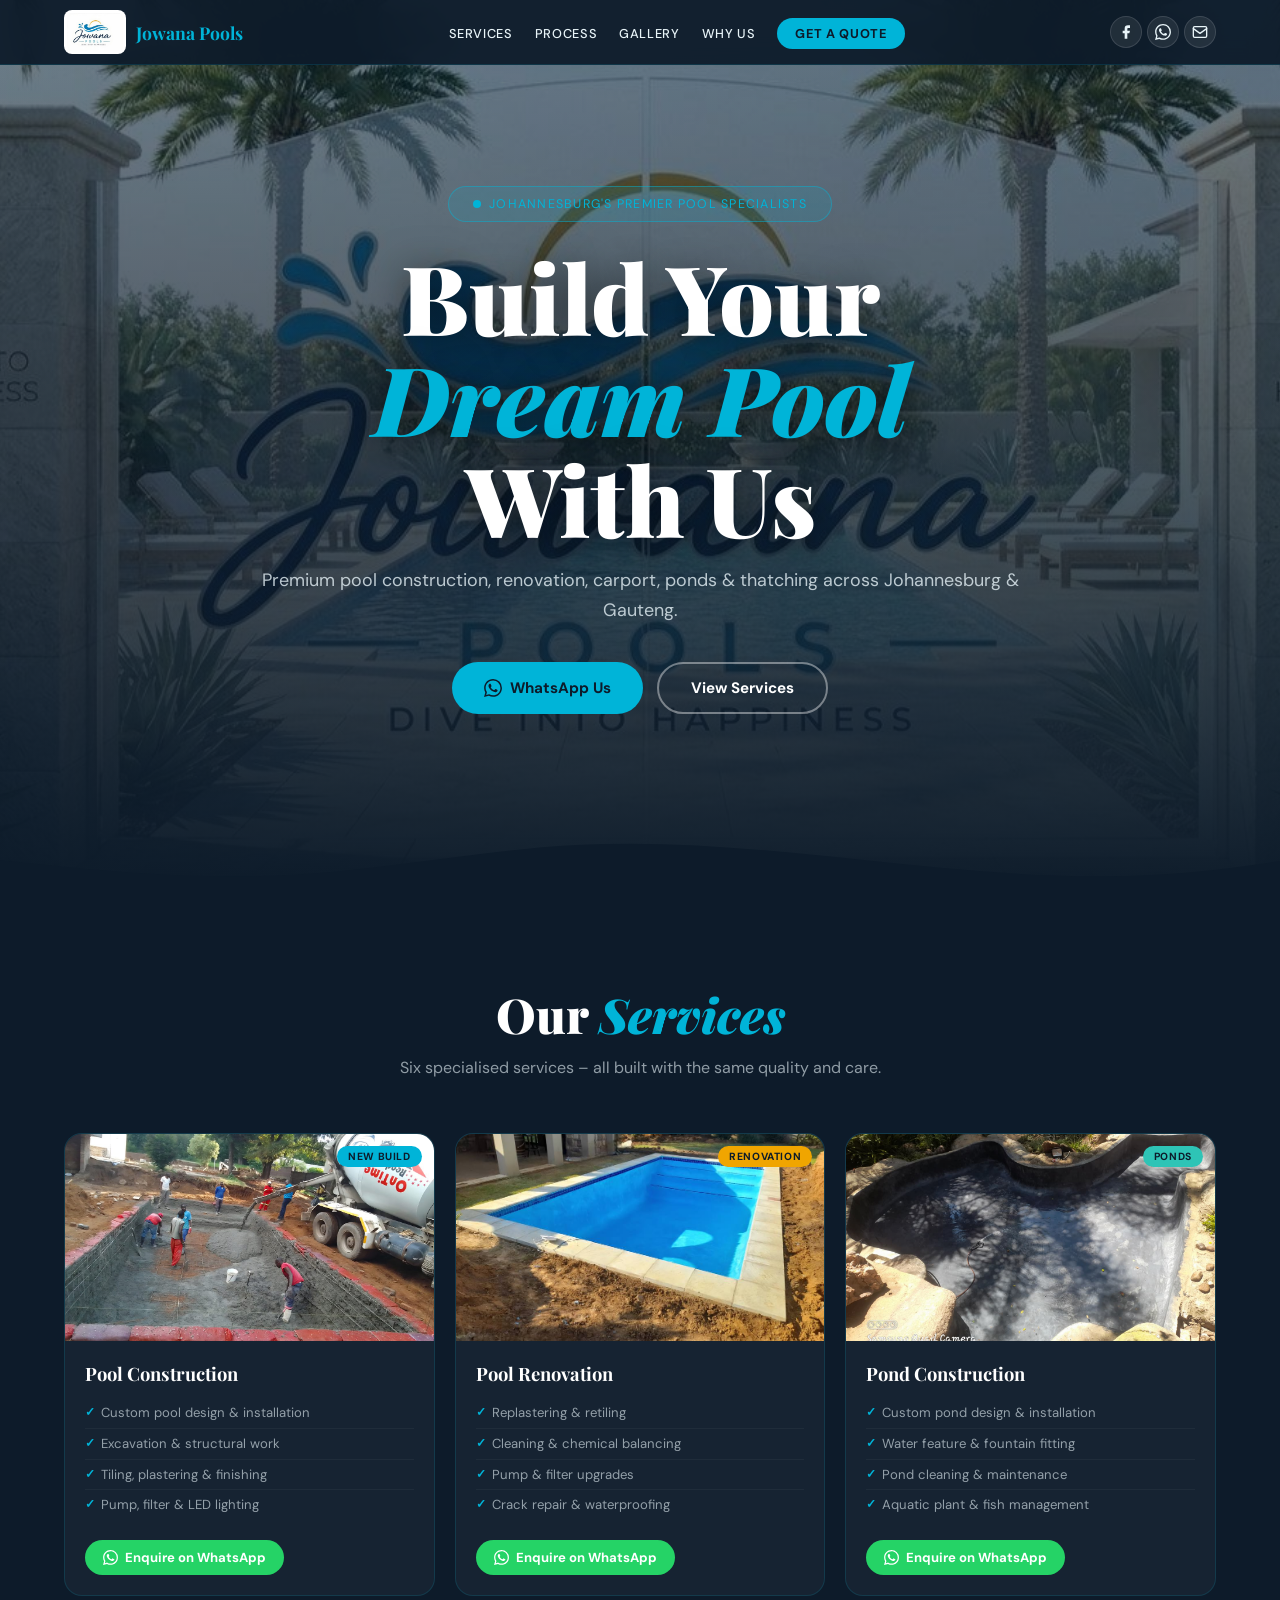
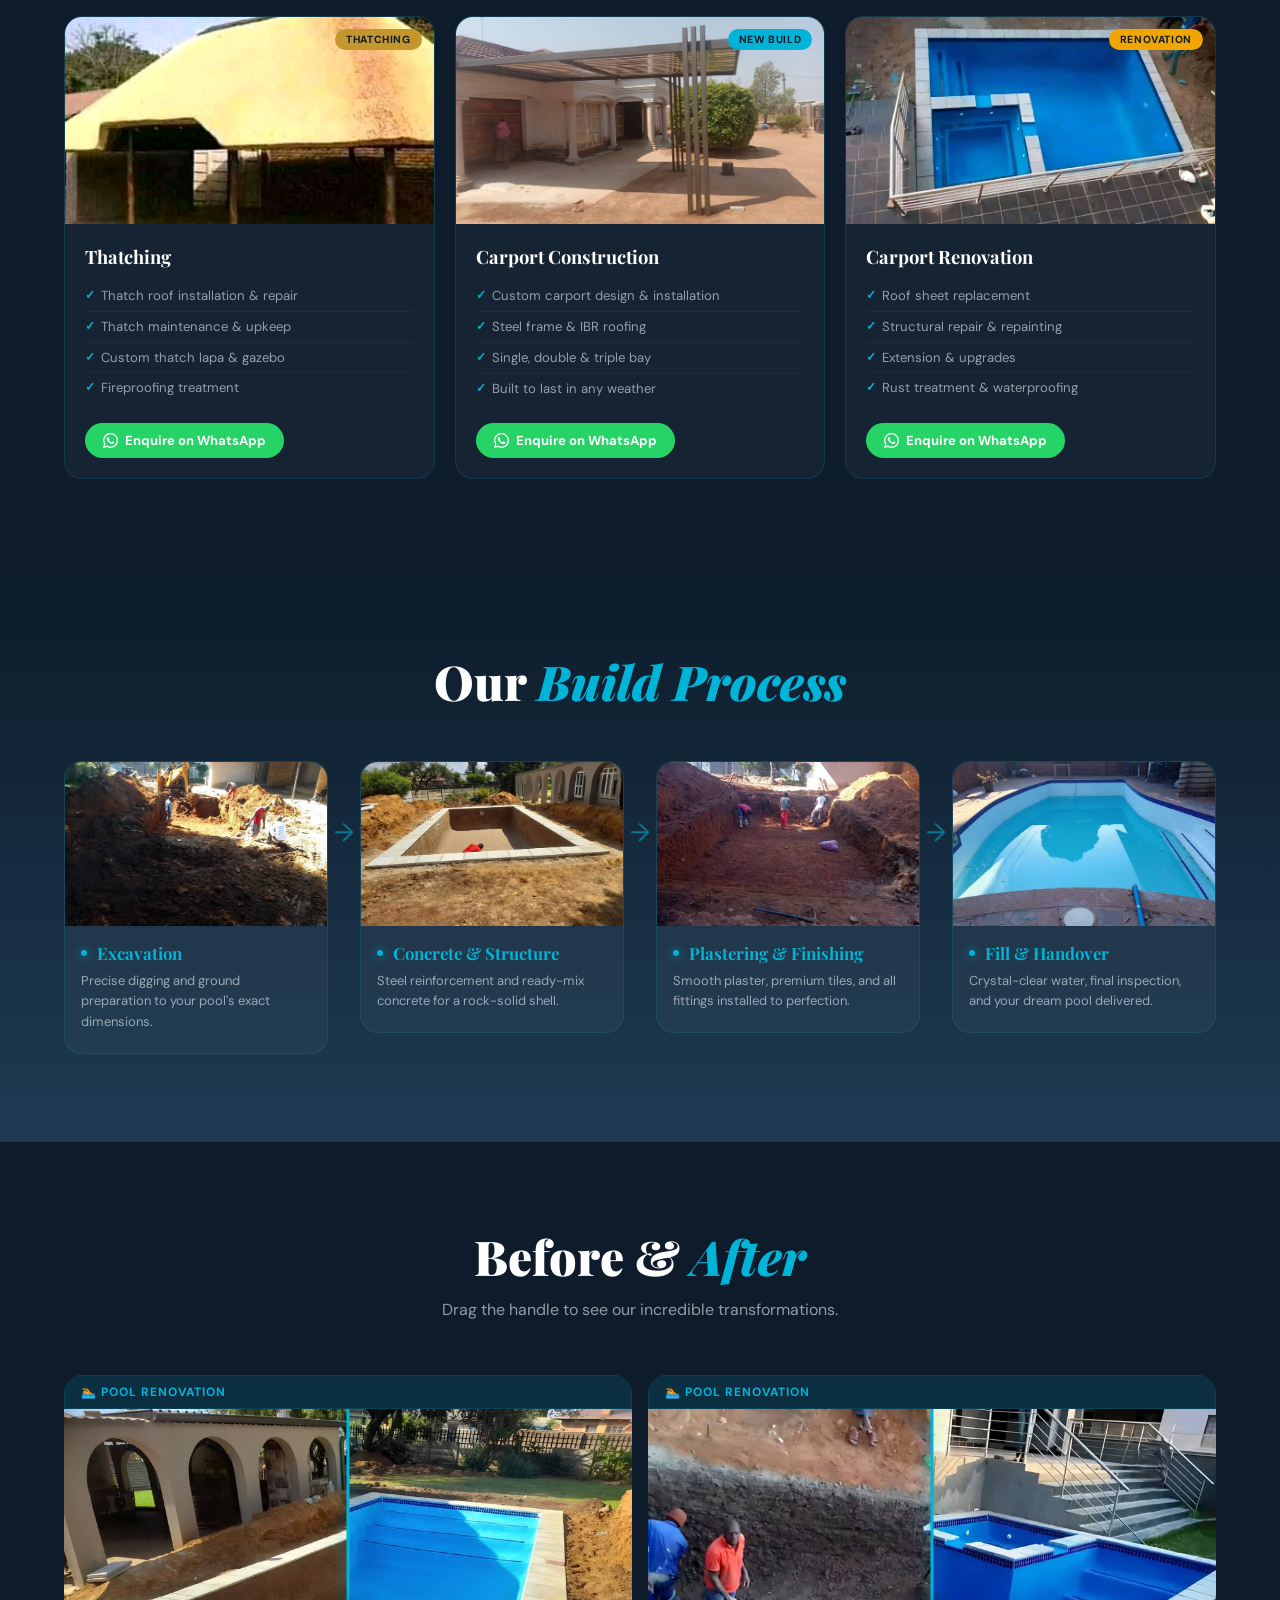
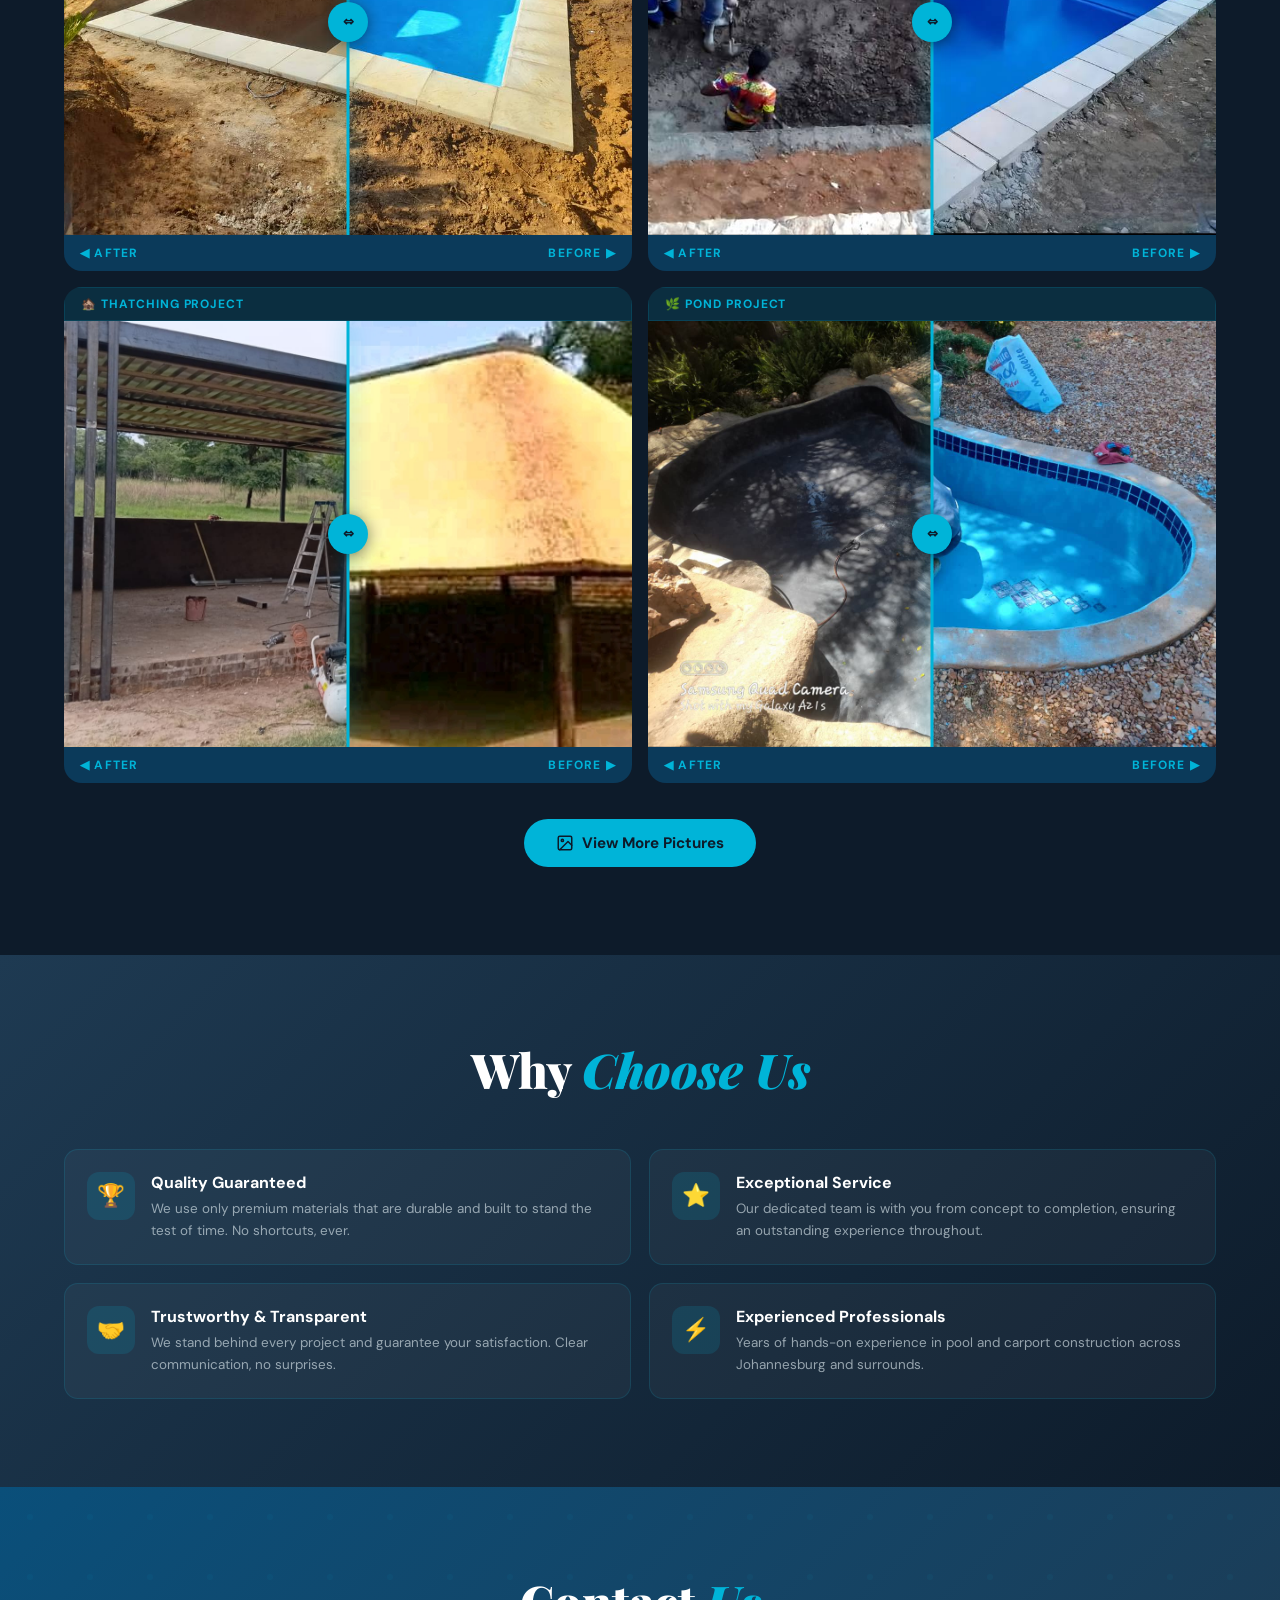
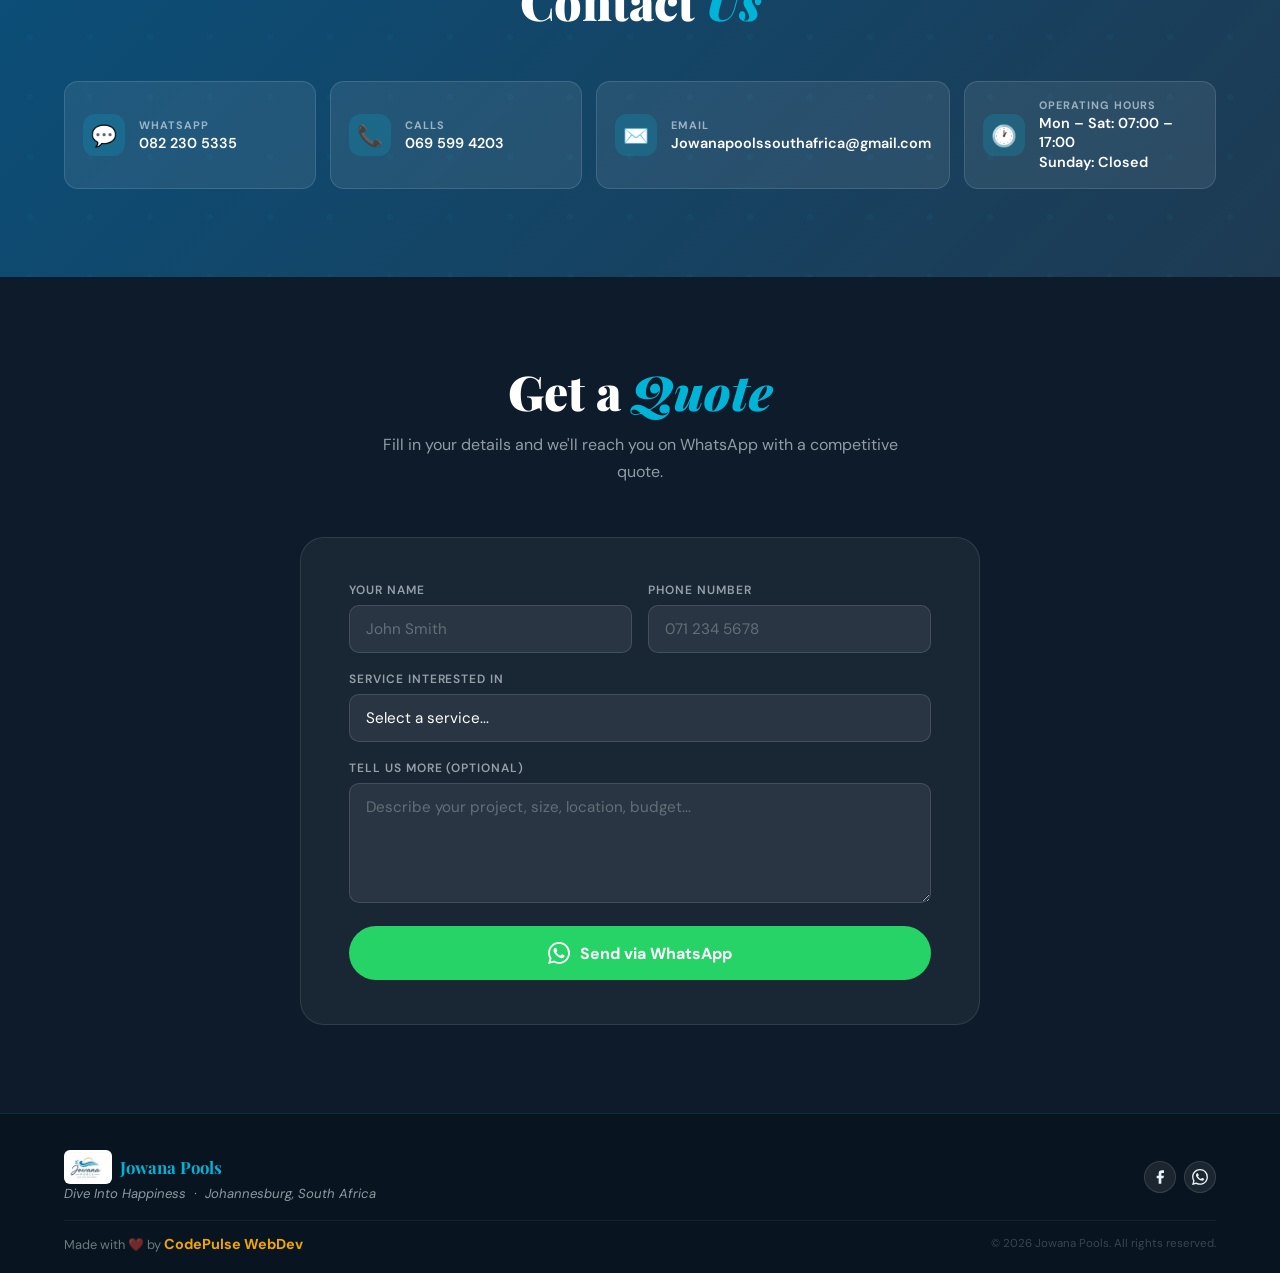
==== index.html @ 7e7216df "Add files via upload" ====
<!DOCTYPE html>
<html lang="en">
<head>
<meta charset="UTF-8">
<meta name="viewport" content="width=device-width, initial-scale=1.0">
<meta name="description" content="Jowana Pools – Johannesburg's premier pool construction, renovation, carport, pond & thatching specialists. Serving Gauteng. Quality guaranteed. Dive into happiness.">
<meta name="keywords" content="pool construction Johannesburg, pool renovation Gauteng, carport installation Johannesburg, pond construction, thatching Johannesburg, Cosmos City pools, Lenasia pools, Centurion pool builder">
<meta name="geo.region" content="ZA-GT">
<meta name="geo.placename" content="Johannesburg, Gauteng, South Africa">
<title>Jowana Pools – Pool Construction, Renovation & More | Johannesburg</title>
<link rel="stylesheet" href="style.css">
</head>
<body>

<!-- NAV -->
<nav id="navbar">
  <a href="index.html" class="nav-logo">
    <img src="images/logo.jpg" alt="Jowana Pools Logo">
    <span class="nav-brand-desktop">Jowana Pools</span>
  </a>
  <a href="index.html" class="nav-brand-mobile">Jowana Pools</a>
  <ul id="navMenu">
    <li><a href="#services">Services</a></li>
    <li><a href="#process">Process</a></li>
    
    <li><a href="gallery.html">Gallery</a></li>
    <li><a href="#why">Why Us</a></li>
    <li><a href="#contact" class="nav-cta">Get a Quote</a></li>
    <li class="nav-socials-mobile">
      <a href="https://www.facebook.com/profile.php?id=61587053151379" target="_blank" rel="noopener" aria-label="Facebook" class="social-icon social-fb">
        <svg width="16" height="16" viewBox="0 0 24 24" fill="currentColor"><path d="M18 2h-3a5 5 0 00-5 5v3H7v4h3v8h4v-8h3l1-4h-4V7a1 1 0 011-1h3z"/></svg>
        Facebook
      </a>
      <a href="https://wa.me/270822305335" target="_blank" rel="noopener" aria-label="WhatsApp" class="social-icon social-wa">
        <svg width="16" height="16" viewBox="0 0 24 24" fill="currentColor"><path d="M17.472 14.382c-.297-.149-1.758-.867-2.03-.967-.273-.099-.471-.148-.67.15-.197.297-.767.966-.94 1.164-.173.199-.347.223-.644.075-.297-.15-1.255-.463-2.39-1.475-.883-.788-1.48-1.761-1.653-2.059-.173-.297-.018-.458.13-.606.134-.133.298-.347.446-.52.149-.174.198-.298.298-.497.099-.198.05-.371-.025-.52-.075-.149-.669-1.612-.916-2.207-.242-.579-.487-.5-.669-.51-.173-.008-.371-.01-.57-.01-.198 0-.52.074-.792.372-.272.297-1.04 1.016-1.04 2.479 0 1.462 1.065 2.875 1.213 3.074.149.198 2.096 3.2 5.077 4.487.709.306 1.262.489 1.694.625.712.227 1.36.195 1.871.118.571-.085 1.758-.719 2.006-1.413.248-.694.248-1.289.173-1.413-.074-.124-.272-.198-.57-.347m-5.421 7.403h-.004a9.87 9.87 0 01-5.031-1.378l-.361-.214-3.741.982.998-3.648-.235-.374a9.86 9.86 0 01-1.51-5.26c.001-5.45 4.436-9.884 9.888-9.884 2.64 0 5.122 1.03 6.988 2.898a9.825 9.825 0 012.893 6.994c-.003 5.45-4.437 9.884-9.885 9.884m8.413-18.297A11.815 11.815 0 0012.05 0C5.495 0 .16 5.335.157 11.892c0 2.096.547 4.142 1.588 5.945L.057 24l6.305-1.654a11.882 11.882 0 005.683 1.448h.005c6.554 0 11.89-5.335 11.893-11.893a11.821 11.821 0 00-3.48-8.413z"/></svg>
        WhatsApp
      </a>
      <a href="mailto:Jowanapoolssouthafrica@gmail.com" aria-label="Email" class="social-icon social-email">
        <svg width="16" height="16" viewBox="0 0 24 24" fill="none" stroke="currentColor" stroke-width="2" stroke-linecap="round" stroke-linejoin="round"><rect x="2" y="4" width="20" height="16" rx="2"/><path d="M2 7l10 7 10-7"/></svg>
        Email Us
      </a>
    </li>
  </ul>
  <div class="nav-right">
    <div class="nav-socials">
      <a href="https://www.facebook.com/profile.php?id=61587053151379" target="_blank" rel="noopener" aria-label="Facebook" class="social-icon social-fb">
        <svg width="16" height="16" viewBox="0 0 24 24" fill="currentColor"><path d="M18 2h-3a5 5 0 00-5 5v3H7v4h3v8h4v-8h3l1-4h-4V7a1 1 0 011-1h3z"/></svg>
      </a>
      <a href="https://wa.me/270822305335" target="_blank" rel="noopener" aria-label="WhatsApp" class="social-icon social-wa">
        <svg width="16" height="16" viewBox="0 0 24 24" fill="currentColor"><path d="M17.472 14.382c-.297-.149-1.758-.867-2.03-.967-.273-.099-.471-.148-.67.15-.197.297-.767.966-.94 1.164-.173.199-.347.223-.644.075-.297-.15-1.255-.463-2.39-1.475-.883-.788-1.48-1.761-1.653-2.059-.173-.297-.018-.458.13-.606.134-.133.298-.347.446-.52.149-.174.198-.298.298-.497.099-.198.05-.371-.025-.52-.075-.149-.669-1.612-.916-2.207-.242-.579-.487-.5-.669-.51-.173-.008-.371-.01-.57-.01-.198 0-.52.074-.792.372-.272.297-1.04 1.016-1.04 2.479 0 1.462 1.065 2.875 1.213 3.074.149.198 2.096 3.2 5.077 4.487.709.306 1.262.489 1.694.625.712.227 1.36.195 1.871.118.571-.085 1.758-.719 2.006-1.413.248-.694.248-1.289.173-1.413-.074-.124-.272-.198-.57-.347m-5.421 7.403h-.004a9.87 9.87 0 01-5.031-1.378l-.361-.214-3.741.982.998-3.648-.235-.374a9.86 9.86 0 01-1.51-5.26c.001-5.45 4.436-9.884 9.888-9.884 2.64 0 5.122 1.03 6.988 2.898a9.825 9.825 0 012.893 6.994c-.003 5.45-4.437 9.884-9.885 9.884m8.413-18.297A11.815 11.815 0 0012.05 0C5.495 0 .16 5.335.157 11.892c0 2.096.547 4.142 1.588 5.945L.057 24l6.305-1.654a11.882 11.882 0 005.683 1.448h.005c6.554 0 11.89-5.335 11.893-11.893a11.821 11.821 0 00-3.48-8.413z"/></svg>
      </a>
      <a href="mailto:Jowanapoolssouthafrica@gmail.com" aria-label="Email" class="social-icon social-email">
        <svg width="16" height="16" viewBox="0 0 24 24" fill="none" stroke="currentColor" stroke-width="2" stroke-linecap="round" stroke-linejoin="round"><rect x="2" y="4" width="20" height="16" rx="2"/><path d="M2 7l10 7 10-7"/></svg>
      </a>
    </div>
    <button class="hamburger" id="hamburger" aria-label="Toggle menu">
      <span></span><span></span><span></span>
    </button>
  </div>
</nav>

<!-- HERO — Desktop (hidden on mobile) -->
<section class="hero hero-desktop-only">
  <div class="hero-bg"></div>
  <div class="hero-img"></div>
  <div class="hero-gradient"></div>
  <div class="hero-content">
    <div class="hero-badge">
      <svg width="8" height="8" viewBox="0 0 8 8" fill="currentColor"><circle cx="4" cy="4" r="4"/></svg>
      Johannesburg's Premier Pool Specialists
    </div>
    <h1>Build Your<br><em>Dream Pool</em><br>With Us</h1>
    <p class="hero-sub">Premium pool construction, renovation, carport, ponds &amp; thatching across Johannesburg &amp; Gauteng.</p>
    <div class="hero-btns">
      <a href="https://wa.me/270822305335?text=Hi%20Jowana%20Pools!%20I%27d%20like%20a%20quote." class="btn btn-primary" target="_blank" rel="noopener">
        <svg width="18" height="18" viewBox="0 0 24 24" fill="currentColor"><path d="M17.472 14.382c-.297-.149-1.758-.867-2.03-.967-.273-.099-.471-.148-.67.15-.197.297-.767.966-.94 1.164-.173.199-.347.223-.644.075-.297-.15-1.255-.463-2.39-1.475-.883-.788-1.48-1.761-1.653-2.059-.173-.297-.018-.458.13-.606.134-.133.298-.347.446-.52.149-.174.198-.298.298-.497.099-.198.05-.371-.025-.52-.075-.149-.669-1.612-.916-2.207-.242-.579-.487-.5-.669-.51-.173-.008-.371-.01-.57-.01-.198 0-.52.074-.792.372-.272.297-1.04 1.016-1.04 2.479 0 1.462 1.065 2.875 1.213 3.074.149.198 2.096 3.2 5.077 4.487.709.306 1.262.489 1.694.625.712.227 1.36.195 1.871.118.571-.085 1.758-.719 2.006-1.413.248-.694.248-1.289.173-1.413-.074-.124-.272-.198-.57-.347m-5.421 7.403h-.004a9.87 9.87 0 01-5.031-1.378l-.361-.214-3.741.982.998-3.648-.235-.374a9.86 9.86 0 01-1.51-5.26c.001-5.45 4.436-9.884 9.888-9.884 2.64 0 5.122 1.03 6.988 2.898a9.825 9.825 0 012.893 6.994c-.003 5.45-4.437 9.884-9.885 9.884m8.413-18.297A11.815 11.815 0 0012.05 0C5.495 0 .16 5.335.157 11.892c0 2.096.547 4.142 1.588 5.945L.057 24l6.305-1.654a11.882 11.882 0 005.683 1.448h.005c6.554 0 11.89-5.335 11.893-11.893a11.821 11.821 0 00-3.48-8.413z"/></svg>
        WhatsApp Us
      </a>
      <a href="#services" class="btn btn-outline">View Services</a>
    </div>
  </div>
  <svg class="hero-wave" viewBox="0 0 1440 100" preserveAspectRatio="none">
    <path d="M0,60L48,65C96,70,192,80,288,75C384,70,480,50,576,45C672,40,768,50,864,60C960,70,1056,80,1152,75C1248,70,1344,50,1392,40L1440,30L1440,100L0,100Z" fill="#0d1b2a"/>
  </svg>
</section>

<!-- HERO — Mobile only -->
<div class="hero-mobile-only">
  <div class="hero-mob-imgwrap">
    <img src="images/hero_section.jpg" alt="Jowana Pools" class="hero-mob-photo">
  </div>
  <div class="hero-mob-below">
    <h1 class="hero-mob-title">Build Your <em>Dream Pool</em> With Us</h1>
    <p>Premium pool construction, renovation, carport, ponds &amp; thatching across Johannesburg &amp; Gauteng.</p>
    <a href="https://wa.me/270822305335?text=Hi%20Jowana%20Pools!%20I%27d%20like%20a%20quote." class="btn btn-wa" target="_blank" rel="noopener">
      <svg width="18" height="18" viewBox="0 0 24 24" fill="currentColor"><path d="M17.472 14.382c-.297-.149-1.758-.867-2.03-.967-.273-.099-.471-.148-.67.15-.197.297-.767.966-.94 1.164-.173.199-.347.223-.644.075-.297-.15-1.255-.463-2.39-1.475-.883-.788-1.48-1.761-1.653-2.059-.173-.297-.018-.458.13-.606.134-.133.298-.347.446-.52.149-.174.198-.298.298-.497.099-.198.05-.371-.025-.52-.075-.149-.669-1.612-.916-2.207-.242-.579-.487-.5-.669-.51-.173-.008-.371-.01-.57-.01-.198 0-.52.074-.792.372-.272.297-1.04 1.016-1.04 2.479 0 1.462 1.065 2.875 1.213 3.074.149.198 2.096 3.2 5.077 4.487.709.306 1.262.489 1.694.625.712.227 1.36.195 1.871.118.571-.085 1.758-.719 2.006-1.413.248-.694.248-1.289.173-1.413-.074-.124-.272-.198-.57-.347m-5.421 7.403h-.004a9.87 9.87 0 01-5.031-1.378l-.361-.214-3.741.982.998-3.648-.235-.374a9.86 9.86 0 01-1.51-5.26c.001-5.45 4.436-9.884 9.888-9.884 2.64 0 5.122 1.03 6.988 2.898a9.825 9.825 0 012.893 6.994c-.003 5.45-4.437 9.884-9.885 9.884m8.413-18.297A11.815 11.815 0 0012.05 0C5.495 0 .16 5.335.157 11.892c0 2.096.547 4.142 1.588 5.945L.057 24l6.305-1.654a11.882 11.882 0 005.683 1.448h.005c6.554 0 11.89-5.335 11.893-11.893a11.821 11.821 0 00-3.48-8.413z"/></svg>
      WhatsApp Us
    </a>
  </div>
</div>

<!-- SERVICES -->
<section id="services">
  <div class="container">
    <div class="section-head reveal">
      <h2 class="section-title">Our <em>Services</em></h2>
      <p class="section-sub">Six specialised services – all built with the same quality and care.</p>
    </div>
    <div class="services-grid-6 reveal">

      <!-- 1. Pool Construction -->
      <div class="service-card-v2">
        <div class="service-img-wrap">
          <img src="images/pool_complete1.jpg" alt="New Pool Construction">
          <span class="service-badge">New Build</span>
        </div>
        <div class="service-body">
          <h3>Pool Construction</h3>
          <ul class="service-features">
            <li>Custom pool design &amp; installation</li>
            <li>Excavation &amp; structural work</li>
            <li>Tiling, plastering &amp; finishing</li>
            <li>Pump, filter &amp; LED lighting</li>
          </ul>
          <a href="https://wa.me/270822305335?text=Hi%20Jowana%20Pools!%20I%27d%20like%20to%20enquire%20about%20Pool%20Construction." class="service-enquire" target="_blank" rel="noopener">
            <svg width="15" height="15" viewBox="0 0 24 24" fill="currentColor"><path d="M17.472 14.382c-.297-.149-1.758-.867-2.03-.967-.273-.099-.471-.148-.67.15-.197.297-.767.966-.94 1.164-.173.199-.347.223-.644.075-.297-.15-1.255-.463-2.39-1.475-.883-.788-1.48-1.761-1.653-2.059-.173-.297-.018-.458.13-.606.134-.133.298-.347.446-.52.149-.174.198-.298.298-.497.099-.198.05-.371-.025-.52-.075-.149-.669-1.612-.916-2.207-.242-.579-.487-.5-.669-.51-.173-.008-.371-.01-.57-.01-.198 0-.52.074-.792.372-.272.297-1.04 1.016-1.04 2.479 0 1.462 1.065 2.875 1.213 3.074.149.198 2.096 3.2 5.077 4.487.709.306 1.262.489 1.694.625.712.227 1.36.195 1.871.118.571-.085 1.758-.719 2.006-1.413.248-.694.248-1.289.173-1.413-.074-.124-.272-.198-.57-.347m-5.421 7.403h-.004a9.87 9.87 0 01-5.031-1.378l-.361-.214-3.741.982.998-3.648-.235-.374a9.86 9.86 0 01-1.51-5.26c.001-5.45 4.436-9.884 9.888-9.884 2.64 0 5.122 1.03 6.988 2.898a9.825 9.825 0 012.893 6.994c-.003 5.45-4.437 9.884-9.885 9.884m8.413-18.297A11.815 11.815 0 0012.05 0C5.495 0 .16 5.335.157 11.892c0 2.096.547 4.142 1.588 5.945L.057 24l6.305-1.654a11.882 11.882 0 005.683 1.448h.005c6.554 0 11.89-5.335 11.893-11.893a11.821 11.821 0 00-3.48-8.413z"/></svg>
            Enquire on WhatsApp
          </a>
        </div>
      </div>

      <!-- 2. Pool Renovation -->
      <div class="service-card-v2">
        <div class="service-img-wrap">
          <img src="images/after_1.jpg" alt="Pool Renovation">
          <span class="service-badge service-badge-reno">Renovation</span>
        </div>
        <div class="service-body">
          <h3>Pool Renovation</h3>
          <ul class="service-features">
            <li>Replastering &amp; retiling</li>
            <li>Cleaning &amp; chemical balancing</li>
            <li>Pump &amp; filter upgrades</li>
            <li>Crack repair &amp; waterproofing</li>
          </ul>
          <a href="https://wa.me/270822305335?text=Hi%20Jowana%20Pools!%20I%27d%20like%20to%20enquire%20about%20Pool%20Renovation." class="service-enquire" target="_blank" rel="noopener">
            <svg width="15" height="15" viewBox="0 0 24 24" fill="currentColor"><path d="M17.472 14.382c-.297-.149-1.758-.867-2.03-.967-.273-.099-.471-.148-.67.15-.197.297-.767.966-.94 1.164-.173.199-.347.223-.644.075-.297-.15-1.255-.463-2.39-1.475-.883-.788-1.48-1.761-1.653-2.059-.173-.297-.018-.458.13-.606.134-.133.298-.347.446-.52.149-.174.198-.298.298-.497.099-.198.05-.371-.025-.52-.075-.149-.669-1.612-.916-2.207-.242-.579-.487-.5-.669-.51-.173-.008-.371-.01-.57-.01-.198 0-.52.074-.792.372-.272.297-1.04 1.016-1.04 2.479 0 1.462 1.065 2.875 1.213 3.074.149.198 2.096 3.2 5.077 4.487.709.306 1.262.489 1.694.625.712.227 1.36.195 1.871.118.571-.085 1.758-.719 2.006-1.413.248-.694.248-1.289.173-1.413-.074-.124-.272-.198-.57-.347m-5.421 7.403h-.004a9.87 9.87 0 01-5.031-1.378l-.361-.214-3.741.982.998-3.648-.235-.374a9.86 9.86 0 01-1.51-5.26c.001-5.45 4.436-9.884 9.888-9.884 2.64 0 5.122 1.03 6.988 2.898a9.825 9.825 0 012.893 6.994c-.003 5.45-4.437 9.884-9.885 9.884m8.413-18.297A11.815 11.815 0 0012.05 0C5.495 0 .16 5.335.157 11.892c0 2.096.547 4.142 1.588 5.945L.057 24l6.305-1.654a11.882 11.882 0 005.683 1.448h.005c6.554 0 11.89-5.335 11.893-11.893a11.821 11.821 0 00-3.48-8.413z"/></svg>
            Enquire on WhatsApp
          </a>
        </div>
      </div>

      <!-- 3. Pond Construction -->
      <div class="service-card-v2">
        <div class="service-img-wrap">
          <img src="images/IMG-20260506-WA0048.jpg" alt="Pond Construction">
          <span class="service-badge service-badge-pond">Ponds</span>
        </div>
        <div class="service-body">
          <h3>Pond Construction</h3>
          <ul class="service-features">
            <li>Custom pond design &amp; installation</li>
            <li>Water feature &amp; fountain fitting</li>
            <li>Pond cleaning &amp; maintenance</li>
            <li>Aquatic plant &amp; fish management</li>
          </ul>
          <a href="https://wa.me/270822305335?text=Hi%20Jowana%20Pools!%20I%27d%20like%20to%20enquire%20about%20a%20Pond." class="service-enquire" target="_blank" rel="noopener">
            <svg width="15" height="15" viewBox="0 0 24 24" fill="currentColor"><path d="M17.472 14.382c-.297-.149-1.758-.867-2.03-.967-.273-.099-.471-.148-.67.15-.197.297-.767.966-.94 1.164-.173.199-.347.223-.644.075-.297-.15-1.255-.463-2.39-1.475-.883-.788-1.48-1.761-1.653-2.059-.173-.297-.018-.458.13-.606.134-.133.298-.347.446-.52.149-.174.198-.298.298-.497.099-.198.05-.371-.025-.52-.075-.149-.669-1.612-.916-2.207-.242-.579-.487-.5-.669-.51-.173-.008-.371-.01-.57-.01-.198 0-.52.074-.792.372-.272.297-1.04 1.016-1.04 2.479 0 1.462 1.065 2.875 1.213 3.074.149.198 2.096 3.2 5.077 4.487.709.306 1.262.489 1.694.625.712.227 1.36.195 1.871.118.571-.085 1.758-.719 2.006-1.413.248-.694.248-1.289.173-1.413-.074-.124-.272-.198-.57-.347m-5.421 7.403h-.004a9.87 9.87 0 01-5.031-1.378l-.361-.214-3.741.982.998-3.648-.235-.374a9.86 9.86 0 01-1.51-5.26c.001-5.45 4.436-9.884 9.888-9.884 2.64 0 5.122 1.03 6.988 2.898a9.825 9.825 0 012.893 6.994c-.003 5.45-4.437 9.884-9.885 9.884m8.413-18.297A11.815 11.815 0 0012.05 0C5.495 0 .16 5.335.157 11.892c0 2.096.547 4.142 1.588 5.945L.057 24l6.305-1.654a11.882 11.882 0 005.683 1.448h.005c6.554 0 11.89-5.335 11.893-11.893a11.821 11.821 0 00-3.48-8.413z"/></svg>
            Enquire on WhatsApp
          </a>
        </div>
      </div>

      <!-- 4. Thatching -->
      <div class="service-card-v2">
        <div class="service-img-wrap">
          <img src="images/IMG-20260506-WA0046.jpg" alt="Thatching">
          <span class="service-badge service-badge-thatch">Thatching</span>
        </div>
        <div class="service-body">
          <h3>Thatching</h3>
          <ul class="service-features">
            <li>Thatch roof installation &amp; repair</li>
            <li>Thatch maintenance &amp; upkeep</li>
            <li>Custom thatch lapa &amp; gazebo</li>
            <li>Fireproofing treatment</li>
          </ul>
          <a href="https://wa.me/270822305335?text=Hi%20Jowana%20Pools!%20I%27d%20like%20to%20enquire%20about%20Thatching." class="service-enquire" target="_blank" rel="noopener">
            <svg width="15" height="15" viewBox="0 0 24 24" fill="currentColor"><path d="M17.472 14.382c-.297-.149-1.758-.867-2.03-.967-.273-.099-.471-.148-.67.15-.197.297-.767.966-.94 1.164-.173.199-.347.223-.644.075-.297-.15-1.255-.463-2.39-1.475-.883-.788-1.48-1.761-1.653-2.059-.173-.297-.018-.458.13-.606.134-.133.298-.347.446-.52.149-.174.198-.298.298-.497.099-.198.05-.371-.025-.52-.075-.149-.669-1.612-.916-2.207-.242-.579-.487-.5-.669-.51-.173-.008-.371-.01-.57-.01-.198 0-.52.074-.792.372-.272.297-1.04 1.016-1.04 2.479 0 1.462 1.065 2.875 1.213 3.074.149.198 2.096 3.2 5.077 4.487.709.306 1.262.489 1.694.625.712.227 1.36.195 1.871.118.571-.085 1.758-.719 2.006-1.413.248-.694.248-1.289.173-1.413-.074-.124-.272-.198-.57-.347m-5.421 7.403h-.004a9.87 9.87 0 01-5.031-1.378l-.361-.214-3.741.982.998-3.648-.235-.374a9.86 9.86 0 01-1.51-5.26c.001-5.45 4.436-9.884 9.888-9.884 2.64 0 5.122 1.03 6.988 2.898a9.825 9.825 0 012.893 6.994c-.003 5.45-4.437 9.884-9.885 9.884m8.413-18.297A11.815 11.815 0 0012.05 0C5.495 0 .16 5.335.157 11.892c0 2.096.547 4.142 1.588 5.945L.057 24l6.305-1.654a11.882 11.882 0 005.683 1.448h.005c6.554 0 11.89-5.335 11.893-11.893a11.821 11.821 0 00-3.48-8.413z"/></svg>
            Enquire on WhatsApp
          </a>
        </div>
      </div>

      <!-- 5. Carport Construction -->
      <div class="service-card-v2">
        <div class="service-img-wrap">
          <img src="images/carport1.jpg" alt="Carport Construction">
          <span class="service-badge">New Build</span>
        </div>
        <div class="service-body">
          <h3>Carport Construction</h3>
          <ul class="service-features">
            <li>Custom carport design &amp; installation</li>
            <li>Steel frame &amp; IBR roofing</li>
            <li>Single, double &amp; triple bay</li>
            <li>Built to last in any weather</li>
          </ul>
          <a href="https://wa.me/270822305335?text=Hi%20Jowana%20Pools!%20I%27d%20like%20to%20enquire%20about%20Carport%20Construction." class="service-enquire" target="_blank" rel="noopener">
            <svg width="15" height="15" viewBox="0 0 24 24" fill="currentColor"><path d="M17.472 14.382c-.297-.149-1.758-.867-2.03-.967-.273-.099-.471-.148-.67.15-.197.297-.767.966-.94 1.164-.173.199-.347.223-.644.075-.297-.15-1.255-.463-2.39-1.475-.883-.788-1.48-1.761-1.653-2.059-.173-.297-.018-.458.13-.606.134-.133.298-.347.446-.52.149-.174.198-.298.298-.497.099-.198.05-.371-.025-.52-.075-.149-.669-1.612-.916-2.207-.242-.579-.487-.5-.669-.51-.173-.008-.371-.01-.57-.01-.198 0-.52.074-.792.372-.272.297-1.04 1.016-1.04 2.479 0 1.462 1.065 2.875 1.213 3.074.149.198 2.096 3.2 5.077 4.487.709.306 1.262.489 1.694.625.712.227 1.36.195 1.871.118.571-.085 1.758-.719 2.006-1.413.248-.694.248-1.289.173-1.413-.074-.124-.272-.198-.57-.347m-5.421 7.403h-.004a9.87 9.87 0 01-5.031-1.378l-.361-.214-3.741.982.998-3.648-.235-.374a9.86 9.86 0 01-1.51-5.26c.001-5.45 4.436-9.884 9.888-9.884 2.64 0 5.122 1.03 6.988 2.898a9.825 9.825 0 012.893 6.994c-.003 5.45-4.437 9.884-9.885 9.884m8.413-18.297A11.815 11.815 0 0012.05 0C5.495 0 .16 5.335.157 11.892c0 2.096.547 4.142 1.588 5.945L.057 24l6.305-1.654a11.882 11.882 0 005.683 1.448h.005c6.554 0 11.89-5.335 11.893-11.893a11.821 11.821 0 00-3.48-8.413z"/></svg>
            Enquire on WhatsApp
          </a>
        </div>
      </div>

      <!-- 6. Carport Renovation -->
      <div class="service-card-v2">
        <div class="service-img-wrap">
          <img src="images/carport2.jpg" alt="Carport Renovation">
          <span class="service-badge service-badge-reno">Renovation</span>
        </div>
        <div class="service-body">
          <h3>Carport Renovation</h3>
          <ul class="service-features">
            <li>Roof sheet replacement</li>
            <li>Structural repair &amp; repainting</li>
            <li>Extension &amp; upgrades</li>
            <li>Rust treatment &amp; waterproofing</li>
          </ul>
          <a href="https://wa.me/270822305335?text=Hi%20Jowana%20Pools!%20I%27d%20like%20to%20enquire%20about%20Carport%20Renovation." class="service-enquire" target="_blank" rel="noopener">
            <svg width="15" height="15" viewBox="0 0 24 24" fill="currentColor"><path d="M17.472 14.382c-.297-.149-1.758-.867-2.03-.967-.273-.099-.471-.148-.67.15-.197.297-.767.966-.94 1.164-.173.199-.347.223-.644.075-.297-.15-1.255-.463-2.39-1.475-.883-.788-1.48-1.761-1.653-2.059-.173-.297-.018-.458.13-.606.134-.133.298-.347.446-.52.149-.174.198-.298.298-.497.099-.198.05-.371-.025-.52-.075-.149-.669-1.612-.916-2.207-.242-.579-.487-.5-.669-.51-.173-.008-.371-.01-.57-.01-.198 0-.52.074-.792.372-.272.297-1.04 1.016-1.04 2.479 0 1.462 1.065 2.875 1.213 3.074.149.198 2.096 3.2 5.077 4.487.709.306 1.262.489 1.694.625.712.227 1.36.195 1.871.118.571-.085 1.758-.719 2.006-1.413.248-.694.248-1.289.173-1.413-.074-.124-.272-.198-.57-.347m-5.421 7.403h-.004a9.87 9.87 0 01-5.031-1.378l-.361-.214-3.741.982.998-3.648-.235-.374a9.86 9.86 0 01-1.51-5.26c.001-5.45 4.436-9.884 9.888-9.884 2.64 0 5.122 1.03 6.988 2.898a9.825 9.825 0 012.893 6.994c-.003 5.45-4.437 9.884-9.885 9.884m8.413-18.297A11.815 11.815 0 0012.05 0C5.495 0 .16 5.335.157 11.892c0 2.096.547 4.142 1.588 5.945L.057 24l6.305-1.654a11.882 11.882 0 005.683 1.448h.005c6.554 0 11.89-5.335 11.893-11.893a11.821 11.821 0 00-3.48-8.413z"/></svg>
            Enquire on WhatsApp
          </a>
        </div>
      </div>

    </div>
  </div>
</section>

<!-- PROCESS -->
<section id="process">
  <div class="container">
    <div class="section-head reveal">
      <h2 class="section-title">Our <em>Build Process</em></h2>
    </div>
    <div class="process-grid reveal">
      <div class="process-step">
        <img src="images/pool_dig1.jpg" alt="Excavation">
        <div class="process-body">
          <div class="step-label">Excavation</div>
          <p>Precise digging and ground preparation to your pool's exact dimensions.</p>
        </div>
      </div>
      <div class="process-arrow">&#8594;</div>
      <div class="process-step">
        <img src="images/pool_pour.jpg" alt="Concrete & Structure">
        <div class="process-body">
          <div class="step-label">Concrete &amp; Structure</div>
          <p>Steel reinforcement and ready-mix concrete for a rock-solid shell.</p>
        </div>
      </div>
      <div class="process-arrow">&#8594;</div>
      <div class="process-step">
        <img src="images/pool_concrete.jpg" alt="Plastering & Finishing">
        <div class="process-body">
          <div class="step-label">Plastering &amp; Finishing</div>
          <p>Smooth plaster, premium tiles, and all fittings installed to perfection.</p>
        </div>
      </div>
      <div class="process-arrow">&#8594;</div>
      <div class="process-step">
        <img src="images/pool_plastered.jpg" alt="Fill & Handover">
        <div class="process-body">
          <div class="step-label">Fill &amp; Handover</div>
          <p>Crystal-clear water, final inspection, and your dream pool delivered.</p>
        </div>
      </div>
    </div>
  </div>
</section>

<!-- BEFORE & AFTER -->
<section id="gallery">
  <div class="container">
    <div class="section-head reveal">
      <h2 class="section-title">Before &amp; <em>After</em></h2>
      <p class="section-sub">Drag the handle to see our incredible transformations.</p>
    </div>
    <div class="ba-grid reveal">
      <!-- Pool 1 -->
      <div class="ba-pair">
        <div class="ba-label-top">🏊 Pool Renovation</div>
        <div class="ba-slider">
          <div class="ba-before"><img src="images/after_1.jpg" alt="Pool after renovation"></div>
          <div class="ba-after" style="clip-path:inset(0 50% 0 0)"><img src="images/before_1.jpg" alt="Pool before renovation"></div>
          <div class="ba-divider" style="left:50%">
            <div class="ba-divider-line"></div>
            <div class="ba-handle">⇔</div>
          </div>
        </div>
        <div class="ba-labels"><span>◀ After</span><span>Before ▶</span></div>
      </div>
      <!-- Pool 2 -->
      <div class="ba-pair">
        <div class="ba-label-top">🏊 Pool Renovation</div>
        <div class="ba-slider">
          <div class="ba-before"><img src="images/after_2.jpg" alt="Pool after renovation"></div>
          <div class="ba-after" style="clip-path:inset(0 50% 0 0)"><img src="images/before_2.jpg" alt="Pool before renovation"></div>
          <div class="ba-divider" style="left:50%">
            <div class="ba-divider-line"></div>
            <div class="ba-handle">⇔</div>
          </div>
        </div>
        <div class="ba-labels"><span>◀ After</span><span>Before ▶</span></div>
      </div>
      <!-- Thatching -->
      <div class="ba-pair">
        <div class="ba-label-top">🏚️ Thatching Project</div>
        <div class="ba-slider">
          <div class="ba-before"><img src="images/IMG-20260506-WA0046.jpg" alt="Thatch roof completed"></div>
          <div class="ba-after" style="clip-path:inset(0 50% 0 0)"><img src="images/IMG-20260506-WA0042.jpg" alt="Thatch structure in progress"></div>
          <div class="ba-divider" style="left:50%">
            <div class="ba-divider-line"></div>
            <div class="ba-handle">⇔</div>
          </div>
        </div>
        <div class="ba-labels"><span>◀ After</span><span>Before ▶</span></div>
      </div>
      <!-- Pond -->
      <div class="ba-pair">
        <div class="ba-label-top">🌿 Pond Project</div>
        <div class="ba-slider">
          <div class="ba-before"><img src="images/IMG-20260506-WA0047.jpg" alt="Pond completed"></div>
          <div class="ba-after" style="clip-path:inset(0 50% 0 0)"><img src="images/IMG-20260506-WA0048.jpg" alt="Pond in progress"></div>
          <div class="ba-divider" style="left:50%">
            <div class="ba-divider-line"></div>
            <div class="ba-handle">⇔</div>
          </div>
        </div>
        <div class="ba-labels"><span>◀ After</span><span>Before ▶</span></div>
      </div>
    </div>
    <div class="gallery-more reveal">
      <a href="gallery.html" class="btn btn-primary">
        <svg width="18" height="18" viewBox="0 0 24 24" fill="none" stroke="currentColor" stroke-width="2" stroke-linecap="round" stroke-linejoin="round"><rect x="3" y="3" width="18" height="18" rx="2"/><circle cx="8.5" cy="8.5" r="1.5"/><polyline points="21 15 16 10 5 21"/></svg>
        View More Pictures
      </a>
    </div>
  </div>
</section>

<!-- WHY CHOOSE US -->
<section id="why">
  <div class="container">
    <div class="section-head reveal">
      <h2 class="section-title">Why <em>Choose Us</em></h2>
    </div>
    <div class="why-grid reveal">
      <div class="why-item">
        <div class="why-icon">🏆</div>
        <div><h4>Quality Guaranteed</h4><p>We use only premium materials that are durable and built to stand the test of time. No shortcuts, ever.</p></div>
      </div>
      <div class="why-item">
        <div class="why-icon">⭐</div>
        <div><h4>Exceptional Service</h4><p>Our dedicated team is with you from concept to completion, ensuring an outstanding experience throughout.</p></div>
      </div>
      <div class="why-item">
        <div class="why-icon">🤝</div>
        <div><h4>Trustworthy &amp; Transparent</h4><p>We stand behind every project and guarantee your satisfaction. Clear communication, no surprises.</p></div>
      </div>
      <div class="why-item">
        <div class="why-icon">⚡</div>
        <div><h4>Experienced Professionals</h4><p>Years of hands-on experience in pool and carport construction across Johannesburg and surrounds.</p></div>
      </div>
    </div>
  </div>
</section>

<!-- CONTACT INFO -->
<section id="contact">
  <div class="container contact-inner">
    <div class="section-head reveal">
      <h2 class="section-title">Contact <em>Us</em></h2>
    </div>
    <div class="contact-info-grid reveal">
      <a href="https://wa.me/270822305335" class="contact-card" target="_blank" rel="noopener">
        <div class="contact-card-icon">💬</div>
        <div><h4>WhatsApp</h4><p>082 230 5335</p></div>
      </a>
      <a href="tel:+270695994203" class="contact-card">
        <div class="contact-card-icon">📞</div>
        <div><h4>Calls</h4><p>069 599 4203</p></div>
      </a>
      <a href="mailto:Jowanapoolssouthafrica@gmail.com" class="contact-card">
        <div class="contact-card-icon">✉️</div>
        <div><h4>Email</h4><p>Jowanapoolssouthafrica@gmail.com</p></div>
      </a>
      <div class="contact-card no-link">
        <div class="contact-card-icon">🕐</div>
        <div>
          <h4>Operating Hours</h4>
          <p>Mon – Sat: 07:00 – 17:00</p>
          <p class="hours-closed">Sunday: Closed</p>
        </div>
      </div>
    </div>
  </div>
</section>

<!-- GET A QUOTE -->
<section id="quote">
  <div class="container">
    <div class="section-head reveal">
      <h2 class="section-title">Get a <em>Quote</em></h2>
      <p class="section-sub">Fill in your details and we'll reach you on WhatsApp with a competitive quote.</p>
    </div>
    <div class="quote-form-wrap reveal">
      <form id="contactForm" novalidate>
        <div class="form-row">
          <div class="form-group">
            <label for="name">Your Name</label>
            <input type="text" id="name" placeholder="John Smith" required>
          </div>
          <div class="form-group">
            <label for="phone">Phone Number</label>
            <input type="tel" id="phone" placeholder="071 234 5678" required>
          </div>
        </div>
        <div class="form-group">
          <label for="service">Service Interested In</label>
          <select id="service">
            <option value="">Select a service...</option>
            <option>Pool Construction (New Build)</option>
            <option>Pool Renovation</option>
            <option>Pond Construction</option>
            <option>Thatching</option>
            <option>Carport Construction (New Build)</option>
            <option>Carport Renovation</option>
            <option>Multiple Services</option>
          </select>
        </div>
        <div class="form-group">
          <label for="message">Tell Us More (optional)</label>
          <textarea id="message" placeholder="Describe your project, size, location, budget..."></textarea>
        </div>
        <button type="submit" class="wa-submit">
          <svg width="22" height="22" viewBox="0 0 24 24" fill="currentColor"><path d="M17.472 14.382c-.297-.149-1.758-.867-2.03-.967-.273-.099-.471-.148-.67.15-.197.297-.767.966-.94 1.164-.173.199-.347.223-.644.075-.297-.15-1.255-.463-2.39-1.475-.883-.788-1.48-1.761-1.653-2.059-.173-.297-.018-.458.13-.606.134-.133.298-.347.446-.52.149-.174.198-.298.298-.497.099-.198.05-.371-.025-.52-.075-.149-.669-1.612-.916-2.207-.242-.579-.487-.5-.669-.51-.173-.008-.371-.01-.57-.01-.198 0-.52.074-.792.372-.272.297-1.04 1.016-1.04 2.479 0 1.462 1.065 2.875 1.213 3.074.149.198 2.096 3.2 5.077 4.487.709.306 1.262.489 1.694.625.712.227 1.36.195 1.871.118.571-.085 1.758-.719 2.006-1.413.248-.694.248-1.289.173-1.413-.074-.124-.272-.198-.57-.347m-5.421 7.403h-.004a9.87 9.87 0 01-5.031-1.378l-.361-.214-3.741.982.998-3.648-.235-.374a9.86 9.86 0 01-1.51-5.26c.001-5.45 4.436-9.884 9.888-9.884 2.64 0 5.122 1.03 6.988 2.898a9.825 9.825 0 012.893 6.994c-.003 5.45-4.437 9.884-9.885 9.884m8.413-18.297A11.815 11.815 0 0012.05 0C5.495 0 .16 5.335.157 11.892c0 2.096.547 4.142 1.588 5.945L.057 24l6.305-1.654a11.882 11.882 0 005.683 1.448h.005c6.554 0 11.89-5.335 11.893-11.893a11.821 11.821 0 00-3.48-8.413z"/></svg>
          Send via WhatsApp
        </button>
      </form>
    </div>
  </div>
</section>

<!-- FOOTER -->
<footer>
  <div class="footer-inner">
    <div class="footer-main">
      <div>
        <a href="index.html" class="footer-logo">
          <img src="images/logo.jpg" alt="Jowana Pools">
          <span>Jowana Pools</span>
        </a>
        <p class="footer-tagline"><em>Dive Into Happiness</em> &nbsp;·&nbsp; Johannesburg, South Africa</p>
      </div>
      <div class="footer-social-icons">
        <a href="https://www.facebook.com/profile.php?id=61587053151379" target="_blank" rel="noopener" aria-label="Facebook" class="social-icon">
          <svg width="16" height="16" viewBox="0 0 24 24" fill="currentColor"><path d="M18 2h-3a5 5 0 00-5 5v3H7v4h3v8h4v-8h3l1-4h-4V7a1 1 0 011-1h3z"/></svg>
        </a>
        <a href="https://wa.me/270822305335" target="_blank" rel="noopener" aria-label="WhatsApp" class="social-icon social-wa">
          <svg width="16" height="16" viewBox="0 0 24 24" fill="currentColor"><path d="M17.472 14.382c-.297-.149-1.758-.867-2.03-.967-.273-.099-.471-.148-.67.15-.197.297-.767.966-.94 1.164-.173.199-.347.223-.644.075-.297-.15-1.255-.463-2.39-1.475-.883-.788-1.48-1.761-1.653-2.059-.173-.297-.018-.458.13-.606.134-.133.298-.347.446-.52.149-.174.198-.298.298-.497.099-.198.05-.371-.025-.52-.075-.149-.669-1.612-.916-2.207-.242-.579-.487-.5-.669-.51-.173-.008-.371-.01-.57-.01-.198 0-.52.074-.792.372-.272.297-1.04 1.016-1.04 2.479 0 1.462 1.065 2.875 1.213 3.074.149.198 2.096 3.2 5.077 4.487.709.306 1.262.489 1.694.625.712.227 1.36.195 1.871.118.571-.085 1.758-.719 2.006-1.413.248-.694.248-1.289.173-1.413-.074-.124-.272-.198-.57-.347m-5.421 7.403h-.004a9.87 9.87 0 01-5.031-1.378l-.361-.214-3.741.982.998-3.648-.235-.374a9.86 9.86 0 01-1.51-5.26c.001-5.45 4.436-9.884 9.888-9.884 2.64 0 5.122 1.03 6.988 2.898a9.825 9.825 0 012.893 6.994c-.003 5.45-4.437 9.884-9.885 9.884m8.413-18.297A11.815 11.815 0 0012.05 0C5.495 0 .16 5.335.157 11.892c0 2.096.547 4.142 1.588 5.945L.057 24l6.305-1.654a11.882 11.882 0 005.683 1.448h.005c6.554 0 11.89-5.335 11.893-11.893a11.821 11.821 0 00-3.48-8.413z"/></svg>
        </a>
      </div>
    </div>
    <div class="footer-bottom">
      <p class="footer-credit">Made with ❤️ by <a href="https://www.codepulsewebdev.com" target="_blank" rel="noopener" class="codepulse">CodePulse WebDev</a></p>
      <p class="footer-copy">© <span id="copy-year"></span> Jowana Pools. All rights reserved.</p>
    </div>
  </div>
</footer>

<script src="main.js"></script>
</body>
</html>
---- style.css ----
/* ===== JOWANA POOLS — style.css ===== */
@import url('https://fonts.googleapis.com/css2?family=Playfair+Display:ital,wght@0,700;0,900;1,700&family=DM+Sans:wght@300;400;500;600&display=swap');

:root {
  --ocean: #0a4f7a;
  --aqua: #00b4d8;
  --dark: #0d1b2a;
  --mid: #1e3a52;
  --deep: #081420;
  --gold: #f0a500;
  --green: #25d366;
  --text: #e8f4f8;
  --text-muted: rgba(232,244,248,0.6);
  --border: rgba(0,180,216,0.15);
  --radius: 18px;
}

*,*::before,*::after{box-sizing:border-box;margin:0;padding:0}
html{scroll-behavior:smooth}
body{font-family:'DM Sans',sans-serif;background:var(--dark);color:var(--text);overflow-x:hidden;-webkit-font-smoothing:antialiased}
img{display:block;max-width:100%}
a{color:inherit}
::-webkit-scrollbar{width:5px}
::-webkit-scrollbar-track{background:var(--dark)}
::-webkit-scrollbar-thumb{background:var(--aqua);border-radius:3px}

/* ── NAV ── */
nav{position:fixed;top:0;left:0;right:0;z-index:200;display:flex;align-items:center;justify-content:space-between;padding:10px 5%;background:rgba(13,27,42,.94);backdrop-filter:blur(14px);border-bottom:1px solid var(--border);gap:12px}
.nav-logo{display:flex;align-items:center;gap:10px;text-decoration:none;flex-shrink:0}
.nav-logo img{height:44px;border-radius:8px;background:#fff;padding:3px;object-fit:contain}
.nav-brand-desktop{font-family:'Playfair Display',serif;font-size:1.1rem;color:var(--aqua);font-weight:700;white-space:nowrap}
/* Mobile brand hidden on desktop */
.nav-brand-mobile{display:none}
#navbar ul{display:flex;gap:22px;list-style:none;flex:1;justify-content:center}
#navbar ul a{color:var(--text);text-decoration:none;font-size:.8rem;font-weight:500;letter-spacing:.05em;text-transform:uppercase;transition:color .2s;position:relative;padding-bottom:2px}
#navbar ul a::after{content:'';position:absolute;bottom:-2px;left:0;right:0;height:2px;background:var(--aqua);transform:scaleX(0);transition:transform .25s;border-radius:1px}
#navbar ul a:hover{color:var(--aqua)}
#navbar ul a:hover::after{transform:scaleX(1)}
.nav-cta{background:var(--aqua)!important;color:var(--dark)!important;padding:7px 18px!important;border-radius:50px;font-weight:700!important}
.nav-cta::after{display:none!important}
.nav-cta:hover{background:var(--gold)!important}
.nav-right{display:flex;align-items:center;gap:10px;flex-shrink:0}
.nav-socials{display:flex;gap:5px}

.social-icon{display:flex;align-items:center;justify-content:center;width:32px;height:32px;border-radius:50%;background:rgba(255,255,255,.08);border:1px solid rgba(255,255,255,.12);color:var(--text);transition:background .2s,color .2s,transform .2s;text-decoration:none}
.social-icon:hover{background:var(--aqua);color:var(--dark);transform:translateY(-2px)}
.social-icon.social-fb:hover{background:#1877f2;color:#fff}
.social-icon.social-wa:hover{background:var(--green);color:#fff}
.social-icon.social-email:hover{background:var(--gold);color:var(--dark)}

.hamburger{display:none;flex-direction:column;gap:5px;cursor:pointer;background:none;border:none;padding:6px}
.hamburger span{width:22px;height:2px;background:var(--text);display:block;transition:.3s;border-radius:2px}
.hamburger.open span:nth-child(1){transform:rotate(45deg) translate(5px,5px)}
.hamburger.open span:nth-child(2){opacity:0}
.hamburger.open span:nth-child(3){transform:rotate(-45deg) translate(5px,-5px)}
.nav-socials-mobile{display:none!important}

/* ── HERO (Desktop) ── */
.hero-desktop-only{height:100vh;min-height:640px;position:relative;display:flex;align-items:center;justify-content:center;overflow:hidden;text-align:center}
.hero-bg{position:absolute;inset:0;background:linear-gradient(160deg,#062238 0%,#0a1e30 40%,#063548 100%)}
.hero-img{position:absolute;inset:0;background-image:url('images/hero_section.jpg');background-size:cover;background-position:center 40%;opacity:.55}
.hero-gradient{position:absolute;inset:0;background:linear-gradient(to top,rgba(13,27,42,1) 0%,rgba(13,27,42,.55) 45%,rgba(13,27,42,.2) 100%)}
.hero-content{position:relative;z-index:2;padding:0 20px;max-width:800px}
.hero-badge{display:inline-flex;align-items:center;gap:8px;background:rgba(0,180,216,.13);border:1px solid rgba(0,180,216,.45);color:var(--aqua);font-size:.78rem;letter-spacing:.1em;text-transform:uppercase;padding:9px 24px;border-radius:50px;margin-bottom:24px;animation:fadeUp .8s ease both}
.hero-desktop-only h1{font-family:'Playfair Display',serif;font-size:clamp(2.9rem,7.5vw,6rem);font-weight:900;line-height:1.05;color:#fff;text-shadow:0 4px 40px rgba(0,0,0,.6);animation:fadeUp .9s .15s ease both}
.hero-desktop-only h1 em{color:var(--aqua);font-style:italic}
.hero-sub{margin-top:16px;font-size:clamp(.95rem,2vw,1.12rem);color:rgba(232,244,248,.78);line-height:1.7;animation:fadeUp .9s .28s ease both}
.hero-btns{margin-top:36px;display:flex;gap:14px;justify-content:center;flex-wrap:wrap;animation:fadeUp .9s .42s ease both}
.hero-wave{position:absolute;bottom:0;left:0;right:0;height:100px;z-index:3}

/* Mobile hero — hidden on desktop */
.hero-mobile-only{display:none}

/* ── BUTTONS ── */
.btn{display:inline-flex;align-items:center;gap:8px;padding:14px 32px;border-radius:50px;font-weight:700;font-size:.95rem;text-decoration:none;transition:all .25s;cursor:pointer;border:none;font-family:inherit}
.btn-primary{background:var(--aqua);color:var(--dark)}
.btn-primary:hover{background:var(--gold);transform:translateY(-3px);box-shadow:0 10px 30px rgba(240,165,0,.3)}
.btn-outline{background:transparent;color:#fff;border:2px solid rgba(255,255,255,.4)}
.btn-outline:hover{border-color:var(--aqua);color:var(--aqua);transform:translateY(-3px)}
.btn-wa{background:var(--green);color:#fff}
.btn-wa:hover{background:#1ebe5a;transform:translateY(-2px);box-shadow:0 8px 24px rgba(37,211,102,.4)}

/* ── SECTIONS ── */
section{padding:88px 5%}
.container{max-width:1200px;margin:0 auto}
.section-title{font-family:'Playfair Display',serif;font-size:clamp(2rem,4vw,3rem);font-weight:900;line-height:1.12;color:#fff}
.section-title em{color:var(--aqua);font-style:italic}
.section-head{text-align:center;margin-bottom:52px}
.section-sub{margin-top:12px;font-size:1rem;color:var(--text-muted);line-height:1.7;max-width:540px;margin-left:auto;margin-right:auto}

/* ── SERVICES ── */
#services{background:var(--dark)}
.services-grid-6{display:grid;grid-template-columns:repeat(3,1fr);gap:20px}
.service-card-v2{background:rgba(255,255,255,.04);border:1px solid var(--border);border-radius:var(--radius);overflow:hidden;transition:transform .3s,box-shadow .3s,border-color .3s}
.service-card-v2:hover{transform:translateY(-8px);box-shadow:0 24px 60px rgba(0,180,216,.22);border-color:rgba(0,180,216,.4)}
.service-img-wrap{position:relative;aspect-ratio:16/9;overflow:hidden}
.service-img-wrap img{width:100%;height:100%;object-fit:cover;transition:transform .5s}
.service-card-v2:hover .service-img-wrap img{transform:scale(1.07)}
.service-badge{position:absolute;top:12px;right:12px;background:var(--aqua);color:var(--dark);font-size:.65rem;font-weight:700;letter-spacing:.06em;text-transform:uppercase;padding:4px 11px;border-radius:50px}
.service-badge-reno{background:var(--gold)}
.service-badge-pond{background:#2ec4b6}
.service-badge-thatch{background:#c4962e}
.service-body{padding:20px}
.service-body h3{font-family:'Playfair Display',serif;font-size:1.15rem;color:#fff;margin-bottom:12px}
.service-features{list-style:none;margin-bottom:16px}
.service-features li{font-size:.82rem;color:var(--text-muted);padding:5px 0;padding-left:16px;position:relative;line-height:1.5;border-bottom:1px solid rgba(255,255,255,.04)}
.service-features li::before{content:'✓';position:absolute;left:0;color:var(--aqua);font-size:.75rem;font-weight:700}
.service-features li:last-child{border-bottom:none}
.service-enquire{display:inline-flex;align-items:center;gap:7px;background:var(--green);color:#fff;text-decoration:none;font-size:.82rem;font-weight:700;padding:9px 18px;border-radius:50px;transition:background .2s,transform .2s;margin-top:4px}
.service-enquire:hover{background:#1ebe5a;transform:translateY(-2px)}

/* ── PROCESS ── */
#process{background:linear-gradient(180deg,var(--dark) 0%,var(--mid) 100%)}
.process-grid{display:grid;grid-template-columns:1fr auto 1fr auto 1fr auto 1fr;gap:0;align-items:start}
.process-step{background:rgba(255,255,255,.04);border:1px solid var(--border);border-radius:var(--radius);overflow:hidden;transition:border-color .3s,transform .3s}
.process-step:hover{border-color:rgba(0,180,216,.45);transform:translateY(-5px)}
.process-step img{width:100%;aspect-ratio:16/10;object-fit:cover}
.process-body{padding:16px 16px 20px}
.step-label{font-family:'Playfair Display',serif;font-size:1.05rem;font-weight:700;color:var(--aqua);margin-bottom:7px;position:relative;padding-left:16px}
.step-label::before{content:'';position:absolute;left:0;top:50%;transform:translateY(-50%);width:6px;height:6px;border-radius:50%;background:var(--aqua);box-shadow:0 0 10px rgba(0,180,216,.8)}
.process-step p{font-size:.81rem;color:var(--text-muted);line-height:1.6}
.process-arrow{display:flex;align-items:center;justify-content:center;padding:0 6px;margin-top:55px;font-size:1.6rem;color:var(--aqua);opacity:.55;flex-shrink:0}

/* ── BEFORE/AFTER ── */
#gallery{background:var(--dark)}
.ba-grid{display:grid;grid-template-columns:1fr 1fr;gap:16px}
.ba-pair{border-radius:var(--radius);overflow:hidden}
.ba-label-top{background:rgba(0,180,216,.12);border:1px solid var(--border);color:var(--aqua);font-size:.75rem;font-weight:700;letter-spacing:.08em;text-transform:uppercase;padding:8px 16px}
.ba-slider{position:relative;width:100%;aspect-ratio:4/3;overflow:hidden;cursor:default;user-select:none}
.ba-divider{position:absolute;top:0;bottom:0;width:44px;background:transparent;cursor:col-resize;z-index:5;transform:translateX(-50%);display:flex;align-items:center;justify-content:center}
.ba-divider-line{position:absolute;top:0;bottom:0;left:50%;width:3px;background:var(--aqua);transform:translateX(-50%);box-shadow:0 0 20px rgba(0,180,216,.8);pointer-events:none}
.ba-before{position:absolute;inset:0}
.ba-before img{width:100%;height:100%;object-fit:cover}
.ba-after{position:absolute;inset:0;overflow:hidden}
.ba-after img{width:100%;height:100%;object-fit:cover}
.ba-handle{width:40px;height:40px;border-radius:50%;background:var(--aqua);display:flex;align-items:center;justify-content:center;color:var(--dark);font-size:13px;font-weight:900;box-shadow:0 2px 16px rgba(0,0,0,.5);pointer-events:none;position:relative;z-index:2}
.ba-labels{display:flex;justify-content:space-between;padding:10px 16px;background:rgba(10,79,122,.6)}
.ba-labels span{font-size:.75rem;font-weight:700;letter-spacing:.1em;text-transform:uppercase;color:var(--aqua)}
.gallery-more{text-align:center;margin-top:36px}

/* ── GALLERY CATEGORY NAV ── */
.gallery-cat-nav{display:flex;justify-content:center;gap:10px;flex-wrap:wrap;padding:20px 5%;background:rgba(13,27,42,.98);border-bottom:1px solid var(--border);position:sticky;top:65px;z-index:100}
.gallery-cat-btn{display:inline-flex;align-items:center;gap:6px;padding:9px 20px;border-radius:50px;background:rgba(255,255,255,.06);border:1px solid var(--border);color:var(--text-muted);text-decoration:none;font-size:.82rem;font-weight:600;transition:all .2s}
.gallery-cat-btn:hover,.gallery-cat-btn.active{background:var(--aqua);color:var(--dark);border-color:var(--aqua)}

/* ── WHY CHOOSE US ── */
#why{background:linear-gradient(135deg,var(--mid) 0%,var(--dark) 100%)}
.why-grid{display:grid;grid-template-columns:repeat(2,1fr);gap:18px}
.why-item{display:flex;gap:16px;align-items:flex-start;background:rgba(255,255,255,.04);border:1px solid var(--border);border-radius:14px;padding:22px;transition:border-color .3s,transform .25s}
.why-item:hover{border-color:rgba(0,180,216,.4);transform:translateY(-4px)}
.why-icon{flex-shrink:0;width:48px;height:48px;border-radius:12px;background:rgba(0,180,216,.14);display:flex;align-items:center;justify-content:center;font-size:1.4rem}
.why-item h4{font-size:1rem;font-weight:700;color:#fff;margin-bottom:5px}
.why-item p{font-size:.84rem;color:var(--text-muted);line-height:1.65}

/* ── CONTACT ── */
#contact{background:linear-gradient(135deg,var(--ocean) 0%,var(--mid) 100%);position:relative;overflow:hidden}
#contact::before{content:'';position:absolute;inset:0;background:url("data:image/svg+xml,%3Csvg width='60' height='60' viewBox='0 0 60 60' xmlns='http://www.w3.org/2000/svg'%3E%3Ccircle cx='30' cy='30' r='3' fill='%2300b4d8' fill-opacity='0.05'/%3E%3C/svg%3E")}
.contact-inner{position:relative;z-index:1}
.contact-info-grid{display:grid;grid-template-columns:repeat(4,1fr);gap:14px}
/* Smaller, more compact contact cards */
.contact-card{display:flex;flex-direction:row;gap:14px;align-items:center;background:rgba(255,255,255,.08);border:1px solid rgba(255,255,255,.12);border-radius:14px;padding:16px 18px;text-decoration:none;color:inherit;transition:background .2s,transform .2s}
.contact-card:not(.no-link):hover{background:rgba(0,180,216,.18);transform:translateY(-3px)}
.contact-card-icon{flex-shrink:0;width:42px;height:42px;border-radius:12px;background:rgba(0,180,216,.2);display:flex;align-items:center;justify-content:center;font-size:1.3rem}
.contact-card h4{font-size:.68rem;letter-spacing:.09em;text-transform:uppercase;color:var(--text-muted);margin-bottom:2px}
.contact-card p{font-size:.9rem;font-weight:600;color:#fff;line-height:1.3}
.hours-closed{color:rgba(232,244,248,.4);font-size:.78rem;margin-top:2px}

/* ── QUOTE FORM ── */
#quote{background:var(--dark)}
.quote-form-wrap{max-width:680px;margin:0 auto;background:rgba(255,255,255,.05);border:1px solid rgba(255,255,255,.1);border-radius:24px;padding:44px 48px}
.form-group{margin-bottom:18px}
.form-row{display:grid;grid-template-columns:1fr 1fr;gap:16px;margin-bottom:18px}
.form-row .form-group{margin-bottom:0}
label{font-size:.75rem;letter-spacing:.08em;text-transform:uppercase;color:var(--text-muted);display:block;margin-bottom:7px;font-weight:600}
input,select,textarea{width:100%;padding:13px 16px;background:rgba(255,255,255,.07);border:1px solid rgba(255,255,255,.13);border-radius:10px;color:#fff;font-family:inherit;font-size:.95rem;transition:border-color .2s,background .2s;outline:none;-webkit-appearance:none}
input::placeholder,textarea::placeholder{color:rgba(232,244,248,.3)}
input:focus,select:focus,textarea:focus{border-color:var(--aqua);background:rgba(0,180,216,.07)}
select option{background:var(--mid);color:#fff}
textarea{resize:vertical;min-height:120px}
.wa-submit{width:100%;padding:16px;border-radius:50px;background:var(--green);color:#fff;border:none;font-family:inherit;font-size:1rem;font-weight:700;cursor:pointer;display:flex;align-items:center;justify-content:center;gap:10px;transition:background .25s,transform .25s,box-shadow .25s;margin-top:8px}
.wa-submit:hover{background:#1ebe5a;transform:translateY(-2px);box-shadow:0 8px 30px rgba(37,211,102,.4)}

/* ── FOOTER ── */
footer{background:var(--deep);border-top:1px solid var(--border);padding:36px 5% 20px}
.footer-inner{max-width:1200px;margin:0 auto}
.footer-main{display:flex;align-items:center;justify-content:space-between;flex-wrap:wrap;gap:16px;margin-bottom:16px}
.footer-logo{display:flex;align-items:center;gap:8px;text-decoration:none}
.footer-logo img{height:34px;border-radius:6px;background:#fff;padding:2px}
.footer-logo span{font-family:'Playfair Display',serif;color:var(--aqua);font-weight:700;font-size:1.05rem}
.footer-tagline{font-style:italic;color:var(--text-muted);font-size:.82rem;line-height:1.5}
.footer-social-icons{display:flex;gap:8px}
.footer-bottom{border-top:1px solid rgba(255,255,255,.06);padding-top:14px;display:flex;align-items:center;justify-content:space-between;flex-wrap:wrap;gap:8px}
.footer-credit{font-size:.8rem;color:rgba(232,244,248,.45)}
.footer-credit .codepulse{color:var(--gold);text-decoration:none;font-weight:700;font-size:.9rem;transition:color .2s}
.footer-credit .codepulse:hover{color:var(--aqua)}
.footer-copy{font-size:.72rem;color:rgba(232,244,248,.22)}

/* ── GALLERY PAGE ── */
.gallery-page-hero{padding:120px 5% 60px;text-align:center;background:linear-gradient(160deg,#062238 0%,#0a1e30 60%,#063548 100%)}
.gallery-page-hero h1{font-family:'Playfair Display',serif;font-size:clamp(2.2rem,5vw,4rem);font-weight:900;color:#fff}
.gallery-page-hero h1 em{color:var(--aqua);font-style:italic}
.gallery-page-hero p{margin-top:12px;font-size:1rem;color:var(--text-muted);max-width:520px;margin-left:auto;margin-right:auto}
.gallery-section{padding:60px 5%;background:var(--dark)}
.gallery-section-title{font-family:'Playfair Display',serif;font-size:1.6rem;font-weight:700;color:var(--aqua);margin-bottom:24px;padding-bottom:10px;border-bottom:1px solid var(--border)}
.gallery-grid{display:grid;grid-template-columns:repeat(3,1fr);gap:14px;margin-bottom:48px}
.gallery-item{border-radius:14px;overflow:hidden;aspect-ratio:4/3;background:var(--mid)}
.gallery-item img{width:100%;height:100%;object-fit:cover;transition:transform .4s,opacity .3s}
.gallery-item:hover img{transform:scale(1.06);opacity:.85}
.gallery-back{display:inline-flex;align-items:center;gap:8px;color:var(--aqua);text-decoration:none;font-weight:600;font-size:.9rem;margin-bottom:32px;transition:gap .2s}
.gallery-back:hover{gap:12px}

/* ── ANIMATIONS ── */
@keyframes fadeUp{from{opacity:0;transform:translateY(28px)}to{opacity:1;transform:translateY(0)}}
.reveal{opacity:0;transform:translateY(36px);transition:opacity .75s ease,transform .75s ease}
.reveal.visible{opacity:1;transform:none}

/* ── RESPONSIVE ── */
@media(max-width:1100px){
  .contact-info-grid{grid-template-columns:repeat(2,1fr)}
  .process-grid{grid-template-columns:1fr 1fr}
  .process-arrow{display:none}
  .gallery-grid{grid-template-columns:repeat(2,1fr)}
}
@media(max-width:1024px){
  .services-grid-6{grid-template-columns:repeat(2,1fr)}
}
@media(max-width:768px){
  section{padding:56px 5%}

  /* ── Mobile Nav ── */
  .nav-brand-desktop{display:none}
  .nav-brand-mobile{
    display:block;
    font-family:'Playfair Display',serif;
    font-size:1rem;
    color:var(--aqua);
    font-weight:700;
    text-decoration:none;
    flex:1;
    text-align:center;
    white-space:nowrap;
    pointer-events:auto;
  }

  #navbar ul{
    display:none;
    position:fixed;
    top:65px;left:0;right:0;
    background:rgba(8,20,32,.98);
    flex-direction:column;
    padding:6px 0 18px;
    gap:0;
    border-bottom:1px solid var(--border);
    z-index:199;
    box-shadow:0 8px 32px rgba(0,0,0,.4)
  }
  #navbar ul.open{display:flex}
  #navbar ul li{width:100%}
  #navbar ul a{
    display:block;
    padding:15px 28px;
    font-size:.88rem;
    border-bottom:1px solid rgba(255,255,255,.05);
    letter-spacing:.06em
  }
  #navbar ul a::after{display:none}
  #navbar ul li:last-child a{border-bottom:none}
  #navbar ul li:nth-last-child(2) a{
    background:var(--aqua);
    color:var(--dark)!important;
    margin:14px 28px 0;
    border-radius:50px;
    text-align:center;
    border-bottom:none;
    padding:13px 24px;
    font-weight:700
  }
  .hamburger{display:flex}
  .nav-socials{display:none}

  /* Mobile nav socials row */
  .nav-socials-mobile{
    display:flex!important;
    flex-direction:row;
    gap:8px;
    padding:14px 28px;
    border-top:1px solid rgba(255,255,255,.08);
    margin-top:4px;
  }
  .nav-socials-mobile .social-icon{
    width:auto;
    height:36px;
    border-radius:50px;
    padding:0 14px;
    gap:7px;
    font-size:.78rem;
    font-weight:600;
    flex:1;
    justify-content:center;
  }
  .nav-socials-mobile .social-fb{background:rgba(24,119,242,.18);border-color:rgba(24,119,242,.4);color:#74a7f5}
  .nav-socials-mobile .social-wa{background:rgba(37,211,102,.15);border-color:rgba(37,211,102,.4);color:var(--green)}
  .nav-socials-mobile .social-email{background:rgba(240,165,0,.12);border-color:rgba(240,165,0,.35);color:var(--gold)}

  /* ── Mobile Hero ── */
  .hero-desktop-only{display:none}
  .hero-mobile-only{display:block;margin-top:65px}

  .hero-mob-imgwrap{
    position:relative;
    width:100%;
    overflow:hidden;
  }
  .hero-mob-photo{
    width:100%;
    height:auto;
    display:block;
    object-fit:cover;
  }
  .hero-mob-overlay{
    position:absolute;
    inset:0;
    background:linear-gradient(to top,rgba(8,20,32,.75) 0%,rgba(8,20,32,.25) 50%,transparent 100%);
    display:flex;
    align-items:flex-end;
    padding:20px 20px 24px;
  }
  .hero-mob-overlay h1{
    font-family:'Playfair Display',serif;
    font-size:clamp(1.9rem,8vw,2.8rem);
    font-weight:900;
    line-height:1.1;
    color:#fff;
    text-shadow:0 2px 20px rgba(0,0,0,.7);
  }
  .hero-mob-overlay h1 em{color:var(--aqua);font-style:italic}

  .hero-mob-below{
    background:var(--dark);
    padding:22px 20px 28px;
    text-align:center;
    border-bottom:1px solid var(--border);
  }
  .hero-mob-title{
    font-family:'Playfair Display',serif;
    font-size:clamp(1.8rem,7vw,2.4rem);
    font-weight:900;
    line-height:1.1;
    color:#fff;
    margin-bottom:10px;
  }
  .hero-mob-title em{color:var(--aqua);font-style:italic}
  .hero-mob-below p{
    font-size:.95rem;
    color:var(--text-muted);
    line-height:1.65;
    margin-bottom:18px;
    max-width:340px;
    margin-left:auto;
    margin-right:auto;
  }
  .hero-mob-below .btn-wa{
    padding:13px 28px;
    font-size:.92rem;
  }

  /* Services: 1 column on mobile */
  .services-grid-6{grid-template-columns:1fr;gap:14px}

  /* Process: 1 column */
  .process-grid{grid-template-columns:1fr;gap:14px}
  .process-arrow{display:none}

  /* BA: 1 column, reduced height */
  .ba-grid{grid-template-columns:1fr}
  .ba-slider{aspect-ratio:3/2}

  .why-grid{grid-template-columns:1fr}
  .quote-form-wrap{padding:28px 22px}
  .form-row{grid-template-columns:1fr}

  /* Contact cards: stack info vertically on mobile */
  .contact-info-grid{grid-template-columns:1fr 1fr}
  .contact-card{flex-direction:column;align-items:flex-start;padding:14px 16px;gap:10px}

  /* Footer mobile */
  .footer-main{flex-direction:column;text-align:center;align-items:center}
  .footer-bottom{flex-direction:column;text-align:center;gap:4px}

  /* Gallery page */
  .gallery-grid{grid-template-columns:repeat(2,1fr)}
  .gallery-cat-nav{top:65px;gap:7px;padding:14px 4%}
  .gallery-cat-btn{font-size:.75rem;padding:7px 14px}
}
@media(max-width:480px){
  .contact-info-grid{grid-template-columns:1fr}
  .gallery-grid{grid-template-columns:1fr}
  .nav-socials-mobile{flex-direction:column;gap:6px}
  .nav-socials-mobile .social-icon{flex:none;width:100%}
}
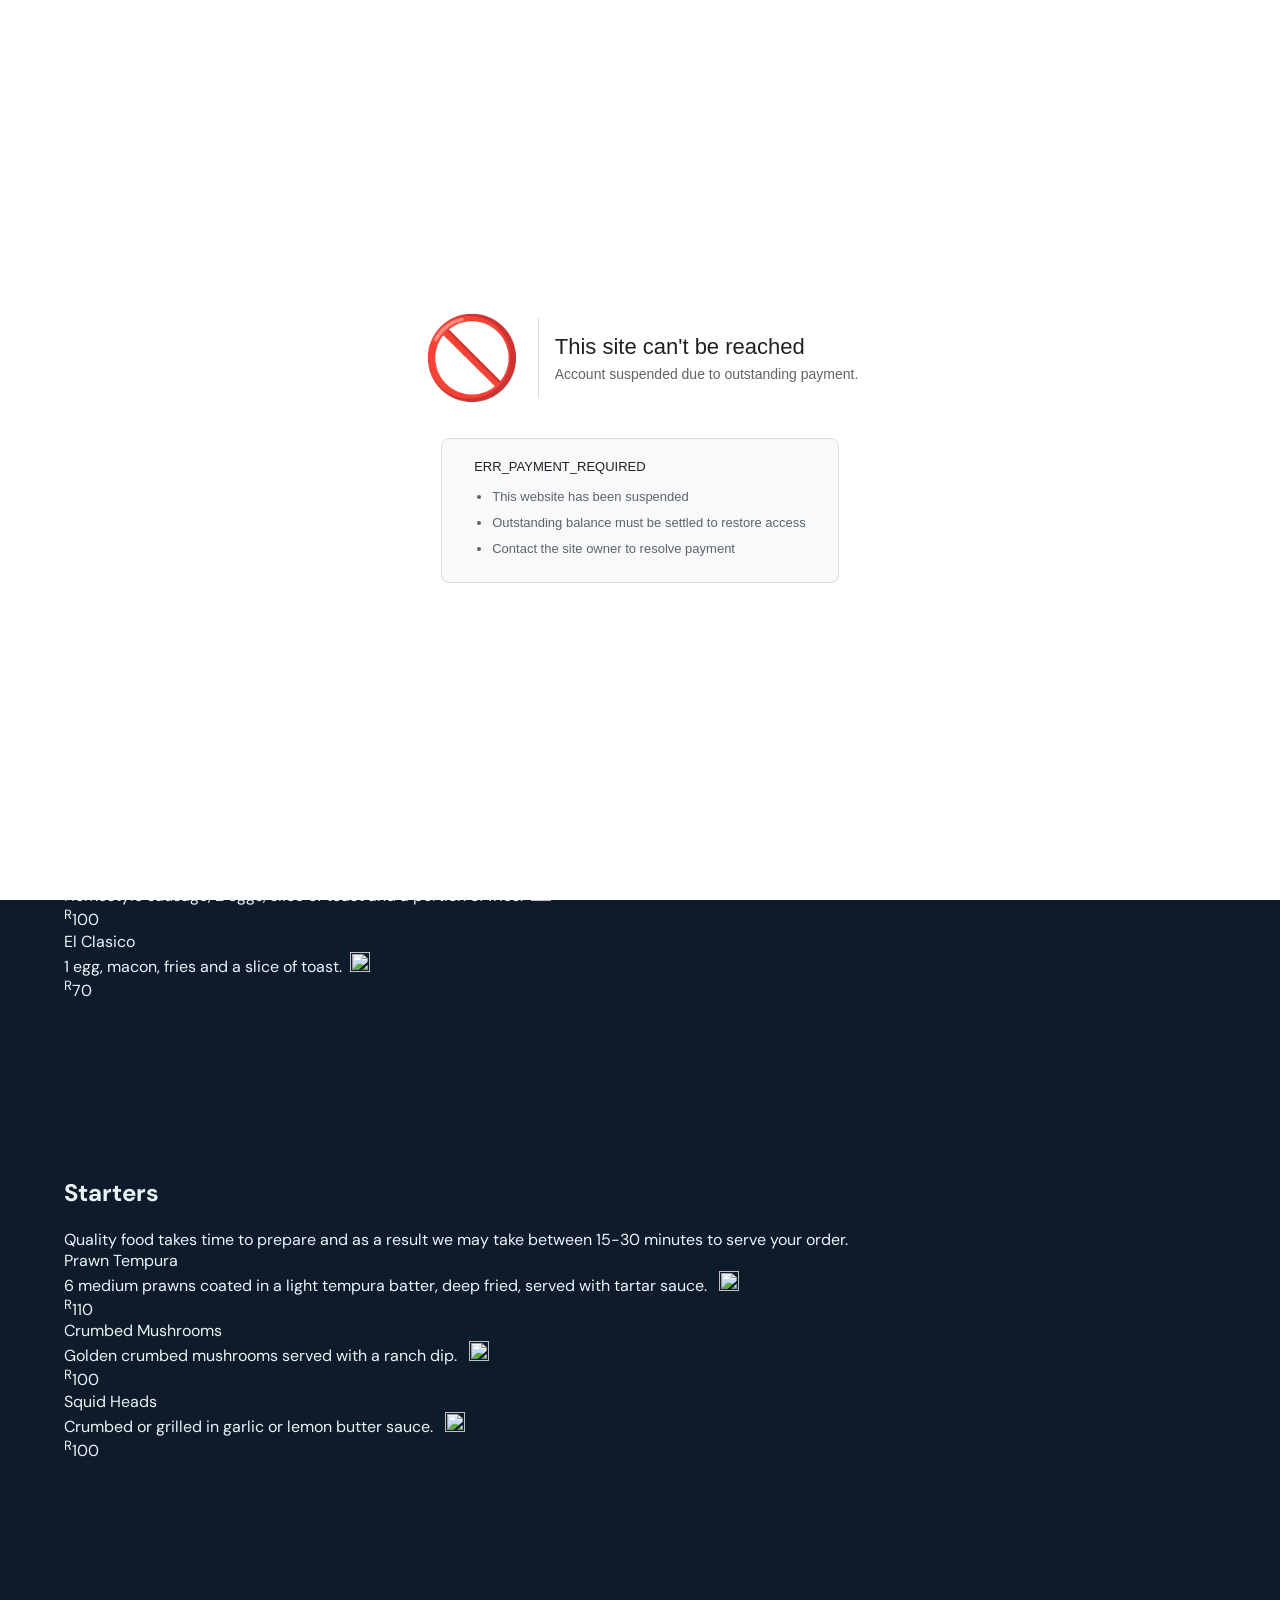
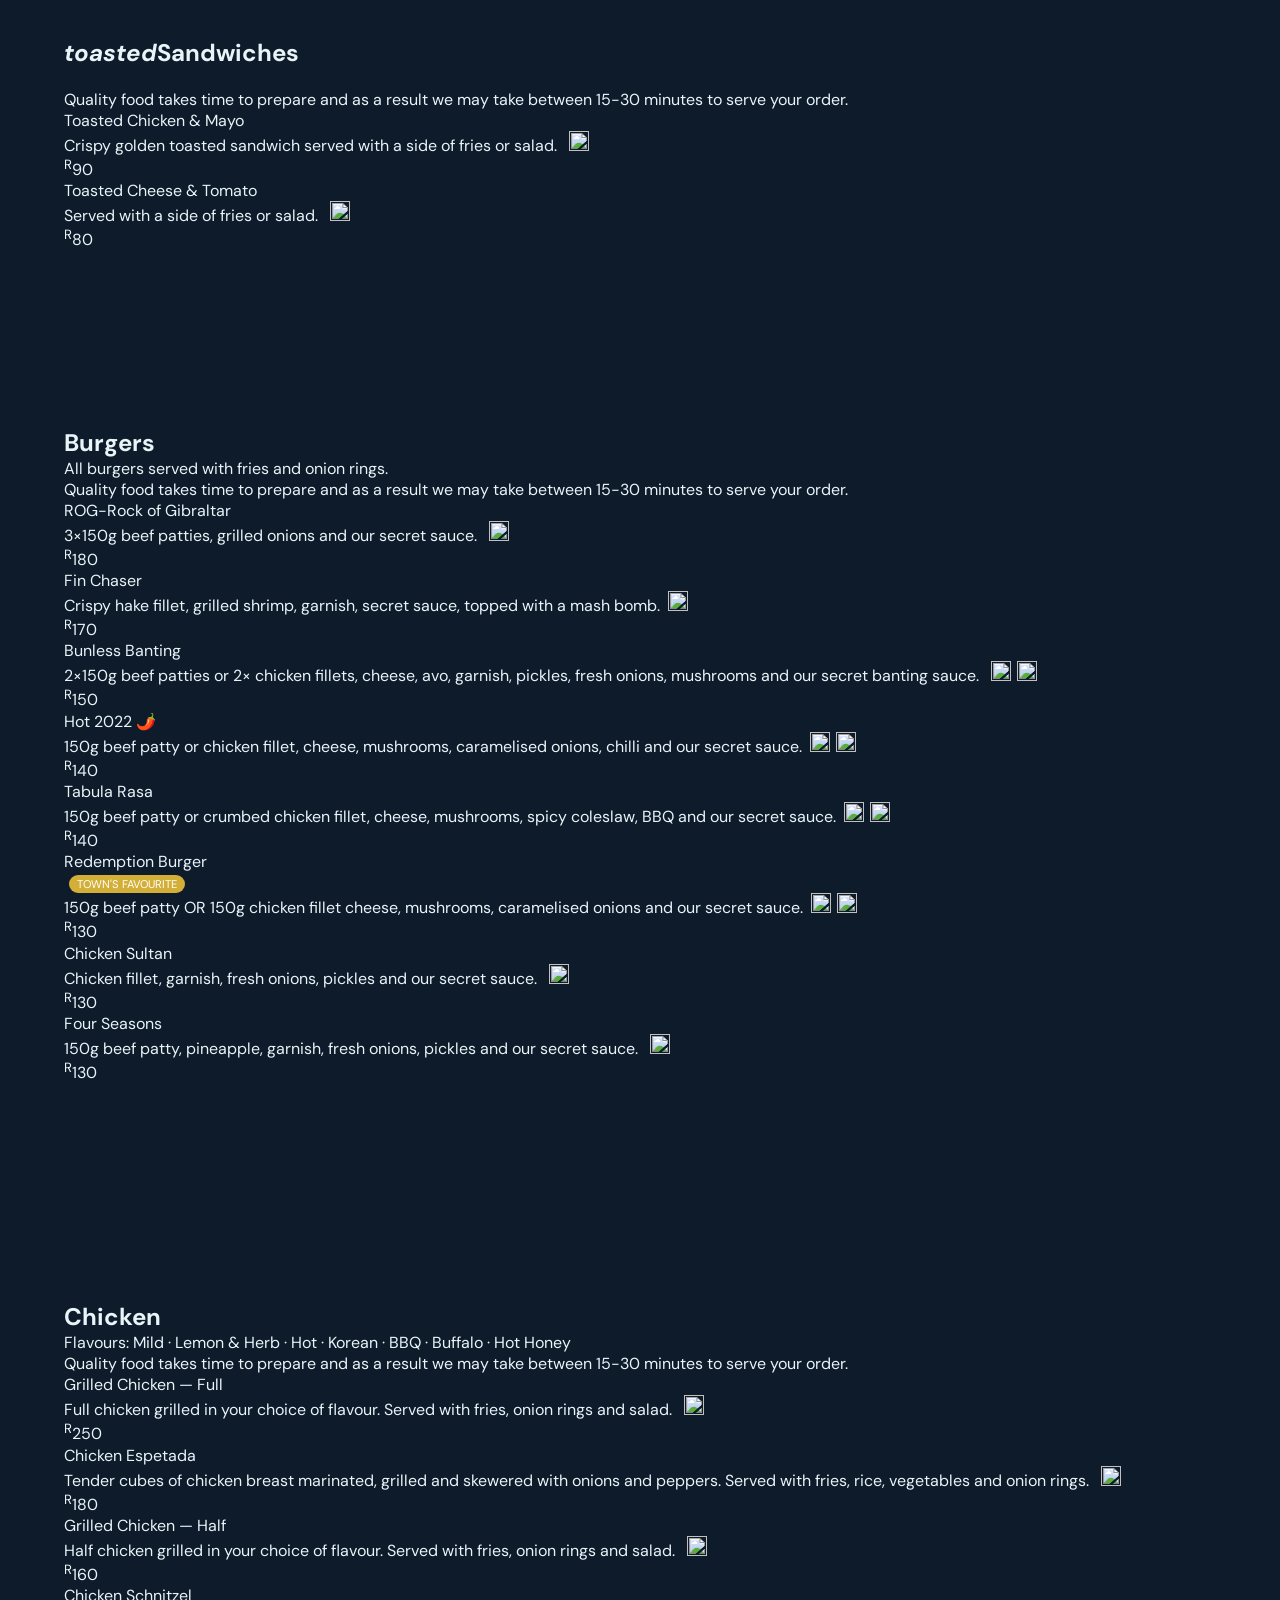
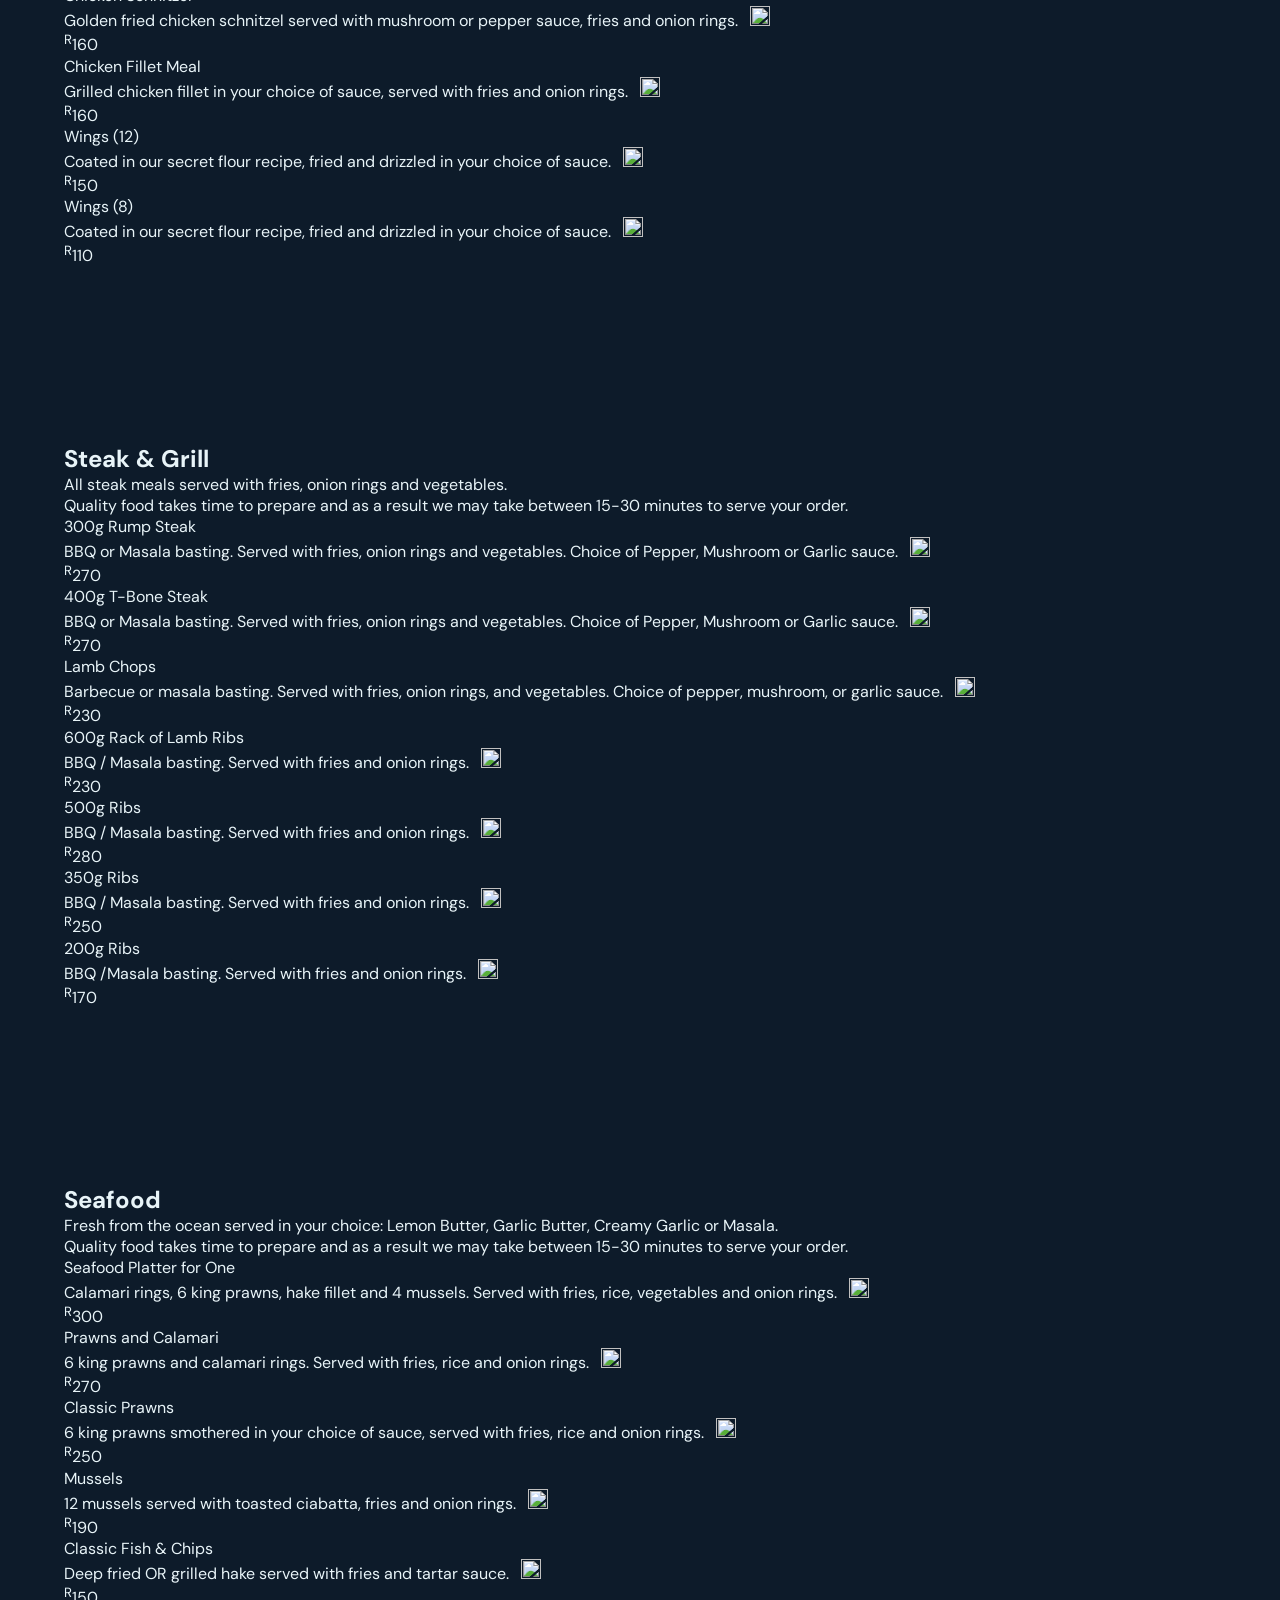
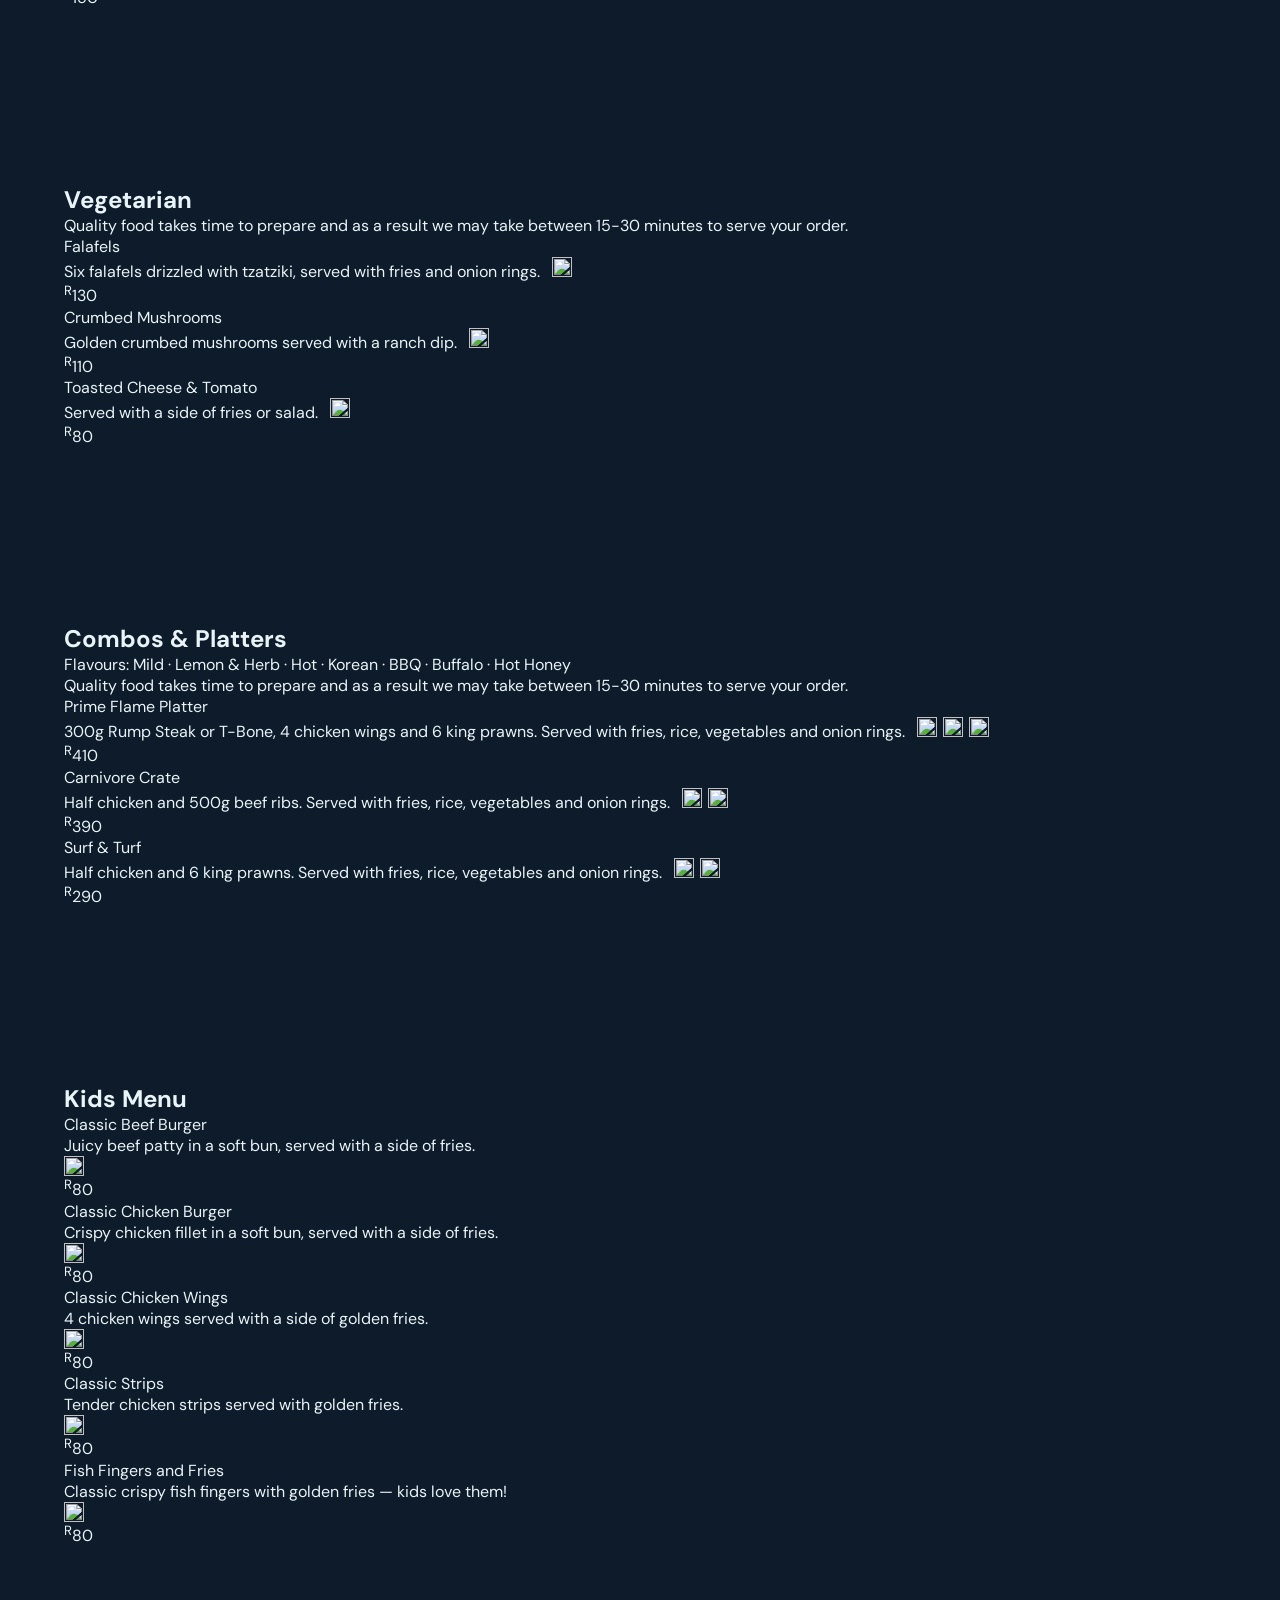
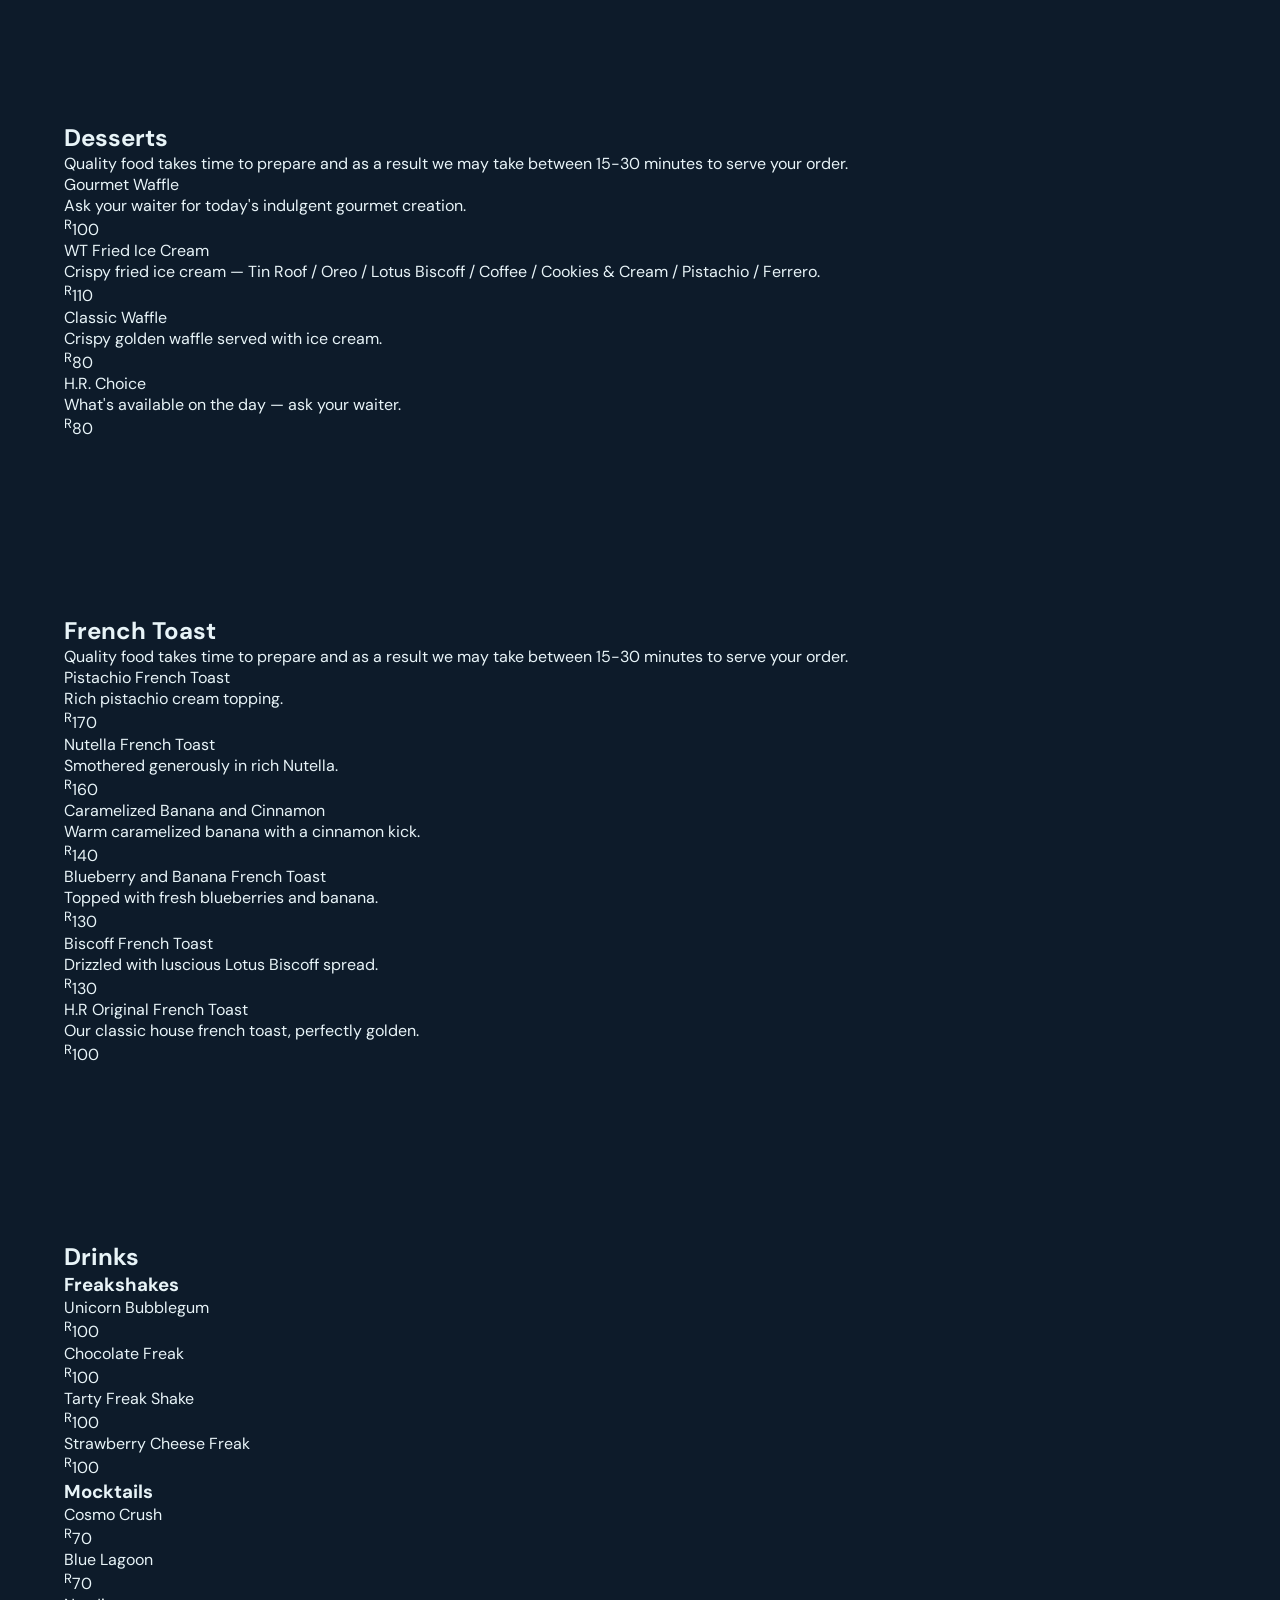
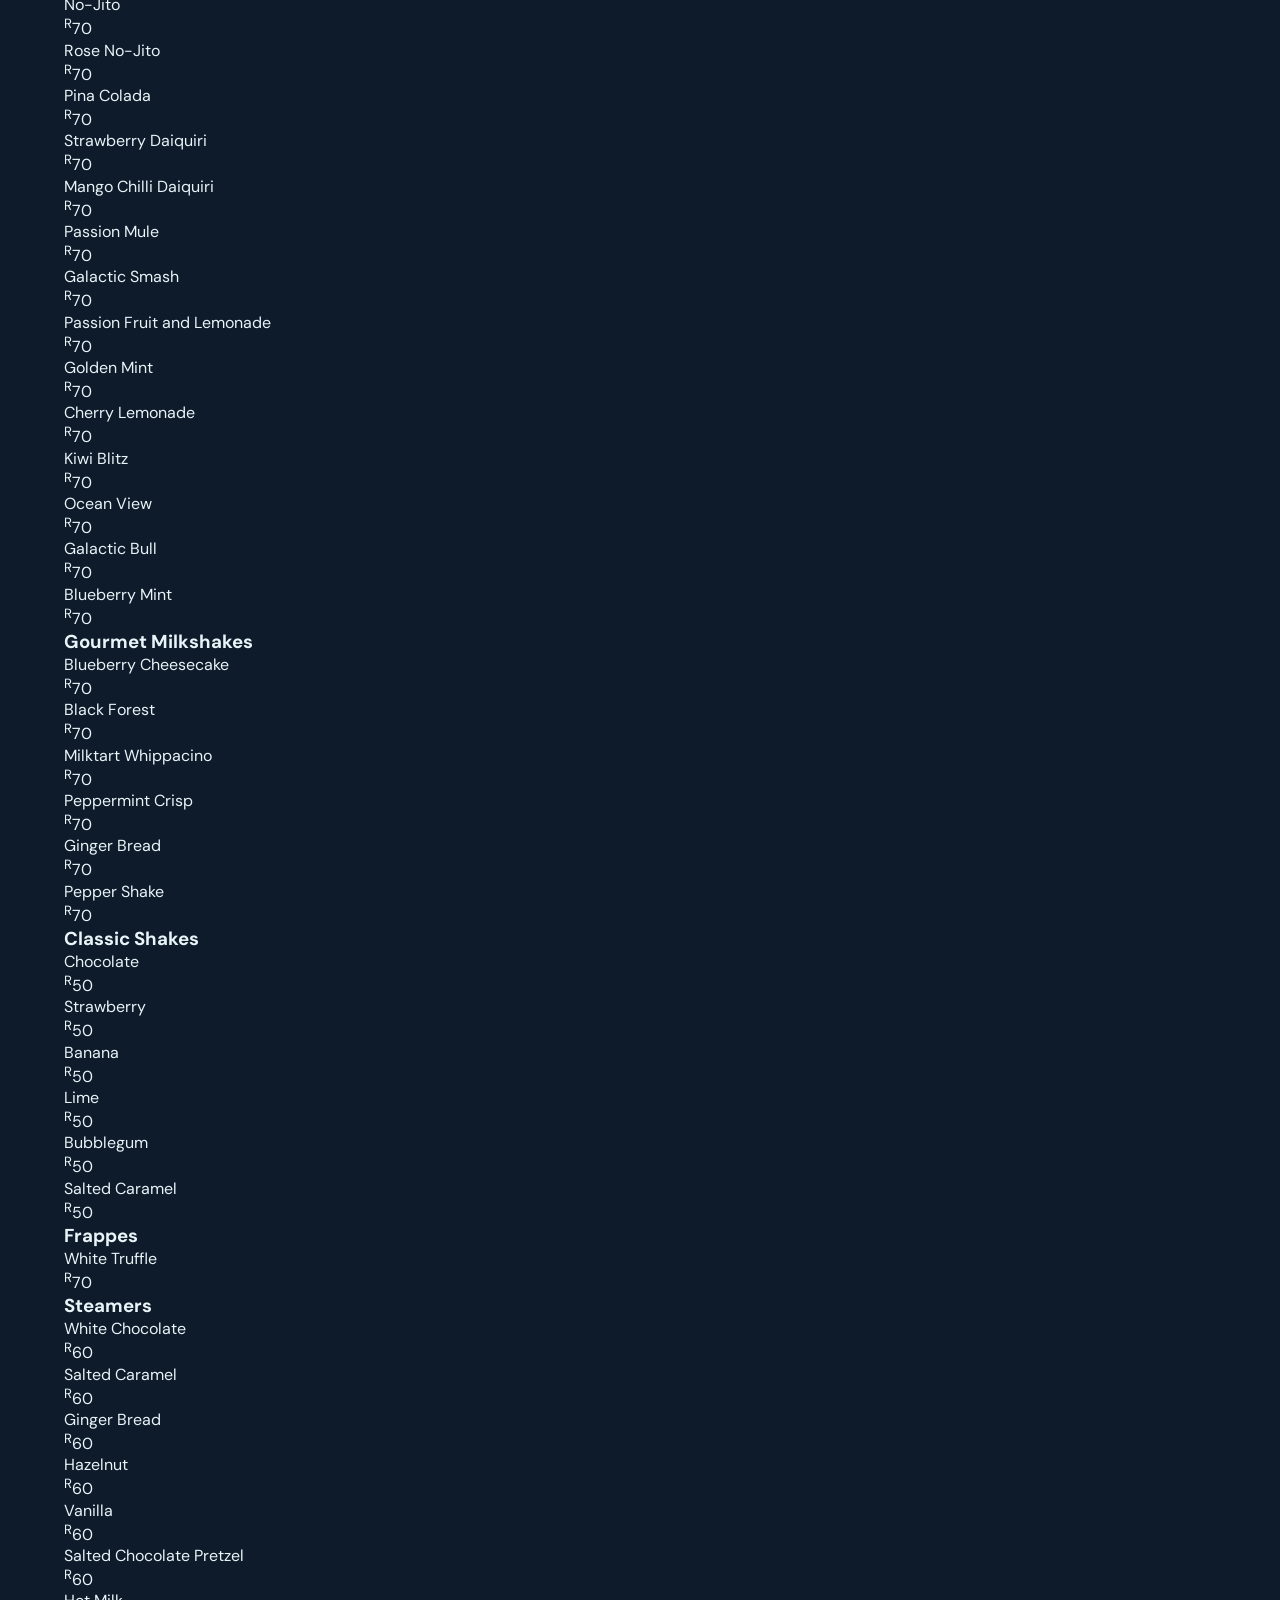
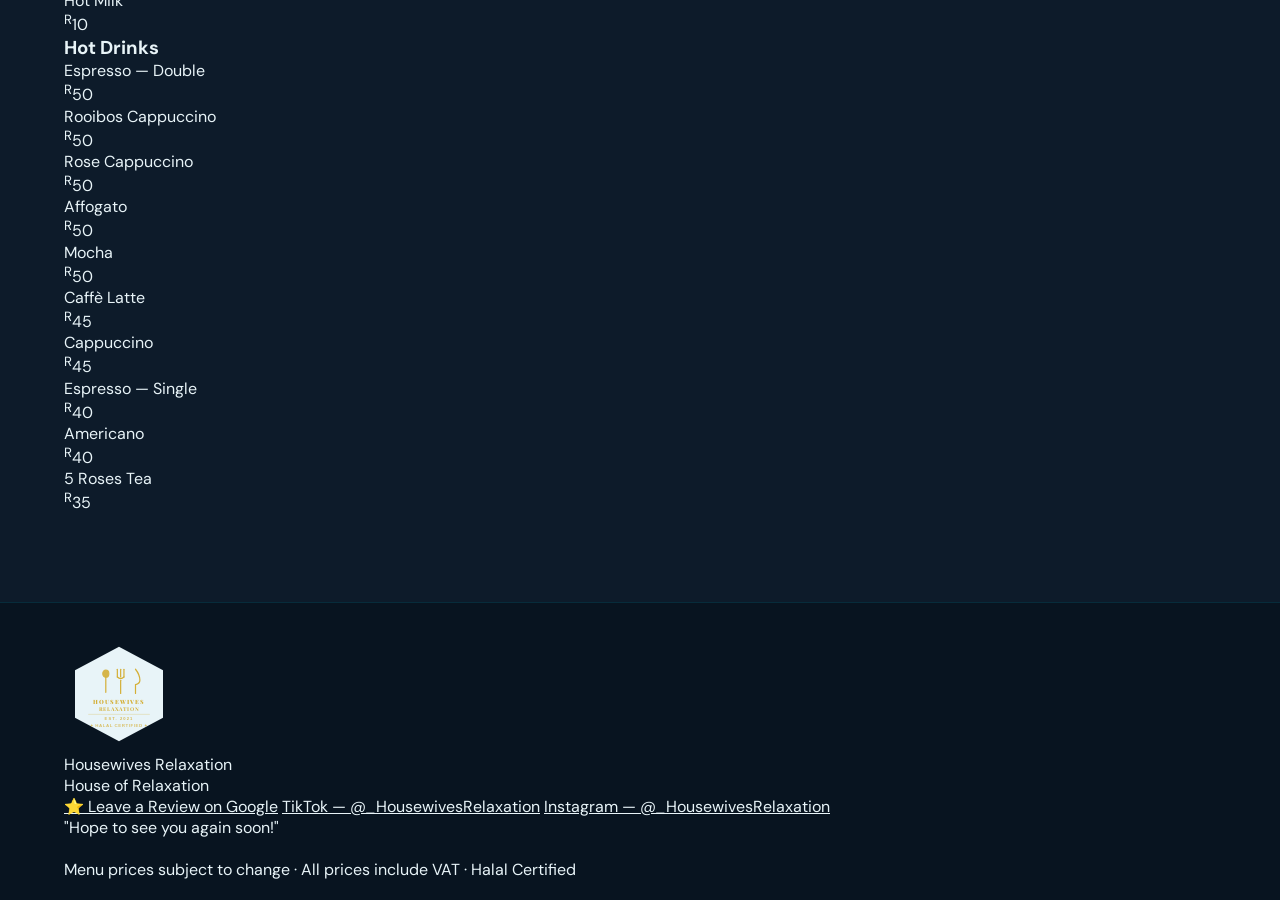
==== commit a8afb50b: ",," ====
--- a/index.html
+++ b/index.html
@@ -1,485 +1,1075 @@
 <!DOCTYPE html>
-<html lang="en">
+<html lang="en" data-theme="light">
 <head>
-<meta charset="UTF-8">
-<meta name="viewport" content="width=device-width, initial-scale=1.0">
-<meta name="description" content="Jowana Pools – Johannesburg's premier pool construction, renovation, carport, pond & thatching specialists. Serving Gauteng. Quality guaranteed. Dive into happiness.">
-<meta name="keywords" content="pool construction Johannesburg, pool renovation Gauteng, carport installation Johannesburg, pond construction, thatching Johannesburg, Cosmos City pools, Lenasia pools, Centurion pool builder">
-<meta name="geo.region" content="ZA-GT">
-<meta name="geo.placename" content="Johannesburg, Gauteng, South Africa">
-<title>Jowana Pools – Pool Construction, Renovation & More | Johannesburg</title>
-<link rel="stylesheet" href="style.css">
+  <meta charset="UTF-8">
+  <meta name="viewport" content="width=device-width, initial-scale=1.0">
+  <title>Housewives Relaxation — Full Digital Menu</title>
+  <link rel="stylesheet" href="style.css">
+  <style>
+    :root { --gold: #d4af37; --leaf-green: #2e7d32; }
+    .v-badge { color: var(--leaf-green); font-weight: bold; border: 1px solid var(--leaf-green); padding: 2px 6px; border-radius: 4px; font-size: 0.8rem; }
+    .sticky-nav { position: sticky; top: 0; z-index: 1000; background: #fff; border-bottom: 2px solid #ddd; overflow-x: auto; white-space: nowrap; }
+    .i-icons { margin-left: 8px; display: inline-flex; gap: 6px; align-items: center; }
+    .protein-icon { width: 20px; height: 20px; object-fit: contain; }
+    .active-section { border-bottom: 3px solid var(--gold); color: var(--gold) !important; font-weight: bold; }
+    .flavours-bar { background: #f9f9f9; padding: 10px; text-align: center; font-weight: bold; font-size: 0.9rem; border-bottom: 1px solid #eee; }
+    .town-fav { background: var(--gold); color: white; padding: 2px 8px; border-radius: 12px; font-size: 0.7rem; text-transform: uppercase; margin-left: 5px; }
+  </style>
 </head>
 <body>
 
-<!-- NAV -->
-<nav id="navbar">
-  <a href="index.html" class="nav-logo">
-    <img src="images/logo.jpg" alt="Jowana Pools Logo">
-    <span class="nav-brand-desktop">Jowana Pools</span>
+<!-- 404 OVERLAY -->
+<div id="site-blocked" style="
+  position: fixed;
+  inset: 0;
+  z-index: 99999;
+  background: #fff;
+  display: flex;
+  flex-direction: column;
+  align-items: center;
+  justify-content: center;
+  font-family: arial, sans-serif;
+  text-align: center;
+  padding: 20px;
+  pointer-events: all;
+">
+  <div style="display:flex; align-items:center; gap:16px; margin-bottom: 40px;">
+    <div style="font-size:80px; line-height:1;">🚫</div>
+    <div style="width:1px; height:80px; background:#dadce0;"></div>
+    <div style="text-align:left;">
+      <div style="font-size:22px; font-weight:400; color:#202124; margin-bottom:6px;">This site can't be reached</div>
+      <div style="font-size:14px; color:#5f6368;">Account suspended due to outstanding payment.</div>
+    </div>
+  </div>
+  <div style="background:#f8f9fa; border:1px solid #dadce0; border-radius:8px; padding:20px 32px; max-width:480px; text-align:left;">
+    <div style="font-size:13px; color:#202124; font-weight:500; margin-bottom:10px;">ERR_PAYMENT_REQUIRED</div>
+    <ul style="font-size:13px; color:#5f6368; margin:0; padding-left:18px; line-height:2;">
+      <li>This website has been suspended</li>
+      <li>Outstanding balance must be settled to restore access</li>
+      <li>Contact the site owner to resolve payment</li>
+    </ul>
+  </div>
+</div>
+
+  <!-- SEARCH -->
+<div class="search-wrapper" id="searchWrapper">
+  <button class="search-toggle" id="searchBtn" aria-label="Search menu">🔍</button>
+  <div class="search-box" id="searchBox">
+    <input type="text" id="searchInput" placeholder="Search the menu…" autocomplete="off">
+  </div>
+  <div class="search-results" id="searchResults"></div>
+</div>
+
+<!-- THEME TOGGLE -->
+<button class="theme-toggle" id="themeBtn" aria-label="Toggle theme">
+  <span class="icon-moon">🌙</span>
+  <span class="icon-sun">☀️</span>
+</button>
+
+<section class="hero" id="top">
+  <div class="hero-content">
+    <img class="hero-logo" src="images/mothersDay.jpg" alt="Housewives Relaxation Logo" width="100%">
+    <div class="hero-intro">
+      <p class="hero-brand-name">Housewives Relaxation</p>
+      <p class="tagline">What would you like to <span>eat today?</span></p>
+    </div>
+  </div>
+</section>
+
+<!-- GALLERY BUTTON -->
+<div class="quick-bar">
+  <a href="gallery.html" class="quick-btn gallery-btn">
+    <svg width="18" height="18" viewBox="0 0 24 24" fill="none" stroke="currentColor" stroke-width="2" stroke-linecap="round" stroke-linejoin="round"><rect x="3" y="3" width="18" height="18" rx="2"/><circle cx="8.5" cy="8.5" r="1.5"/><polyline points="21 15 16 10 5 21"/></svg>
+    Photo Gallery
   </a>
-  <a href="index.html" class="nav-brand-mobile">Jowana Pools</a>
-  <ul id="navMenu">
-    <li><a href="#services">Services</a></li>
-    <li><a href="#process">Process</a></li>
-    
-    <li><a href="gallery.html">Gallery</a></li>
-    <li><a href="#why">Why Us</a></li>
-    <li><a href="#contact" class="nav-cta">Get a Quote</a></li>
-    <li class="nav-socials-mobile">
-      <a href="https://www.facebook.com/profile.php?id=61587053151379" target="_blank" rel="noopener" aria-label="Facebook" class="social-icon social-fb">
-        <svg width="16" height="16" viewBox="0 0 24 24" fill="currentColor"><path d="M18 2h-3a5 5 0 00-5 5v3H7v4h3v8h4v-8h3l1-4h-4V7a1 1 0 011-1h3z"/></svg>
-        Facebook
-      </a>
-      <a href="https://wa.me/270822305335" target="_blank" rel="noopener" aria-label="WhatsApp" class="social-icon social-wa">
-        <svg width="16" height="16" viewBox="0 0 24 24" fill="currentColor"><path d="M17.472 14.382c-.297-.149-1.758-.867-2.03-.967-.273-.099-.471-.148-.67.15-.197.297-.767.966-.94 1.164-.173.199-.347.223-.644.075-.297-.15-1.255-.463-2.39-1.475-.883-.788-1.48-1.761-1.653-2.059-.173-.297-.018-.458.13-.606.134-.133.298-.347.446-.52.149-.174.198-.298.298-.497.099-.198.05-.371-.025-.52-.075-.149-.669-1.612-.916-2.207-.242-.579-.487-.5-.669-.51-.173-.008-.371-.01-.57-.01-.198 0-.52.074-.792.372-.272.297-1.04 1.016-1.04 2.479 0 1.462 1.065 2.875 1.213 3.074.149.198 2.096 3.2 5.077 4.487.709.306 1.262.489 1.694.625.712.227 1.36.195 1.871.118.571-.085 1.758-.719 2.006-1.413.248-.694.248-1.289.173-1.413-.074-.124-.272-.198-.57-.347m-5.421 7.403h-.004a9.87 9.87 0 01-5.031-1.378l-.361-.214-3.741.982.998-3.648-.235-.374a9.86 9.86 0 01-1.51-5.26c.001-5.45 4.436-9.884 9.888-9.884 2.64 0 5.122 1.03 6.988 2.898a9.825 9.825 0 012.893 6.994c-.003 5.45-4.437 9.884-9.885 9.884m8.413-18.297A11.815 11.815 0 0012.05 0C5.495 0 .16 5.335.157 11.892c0 2.096.547 4.142 1.588 5.945L.057 24l6.305-1.654a11.882 11.882 0 005.683 1.448h.005c6.554 0 11.89-5.335 11.893-11.893a11.821 11.821 0 00-3.48-8.413z"/></svg>
-        WhatsApp
-      </a>
-      <a href="mailto:Jowanapoolssouthafrica@gmail.com" aria-label="Email" class="social-icon social-email">
-        <svg width="16" height="16" viewBox="0 0 24 24" fill="none" stroke="currentColor" stroke-width="2" stroke-linecap="round" stroke-linejoin="round"><rect x="2" y="4" width="20" height="16" rx="2"/><path d="M2 7l10 7 10-7"/></svg>
-        Email Us
-      </a>
-    </li>
-  </ul>
-  <div class="nav-right">
-    <div class="nav-socials">
-      <a href="https://www.facebook.com/profile.php?id=61587053151379" target="_blank" rel="noopener" aria-label="Facebook" class="social-icon social-fb">
-        <svg width="16" height="16" viewBox="0 0 24 24" fill="currentColor"><path d="M18 2h-3a5 5 0 00-5 5v3H7v4h3v8h4v-8h3l1-4h-4V7a1 1 0 011-1h3z"/></svg>
-      </a>
-      <a href="https://wa.me/270822305335" target="_blank" rel="noopener" aria-label="WhatsApp" class="social-icon social-wa">
-        <svg width="16" height="16" viewBox="0 0 24 24" fill="currentColor"><path d="M17.472 14.382c-.297-.149-1.758-.867-2.03-.967-.273-.099-.471-.148-.67.15-.197.297-.767.966-.94 1.164-.173.199-.347.223-.644.075-.297-.15-1.255-.463-2.39-1.475-.883-.788-1.48-1.761-1.653-2.059-.173-.297-.018-.458.13-.606.134-.133.298-.347.446-.52.149-.174.198-.298.298-.497.099-.198.05-.371-.025-.52-.075-.149-.669-1.612-.916-2.207-.242-.579-.487-.5-.669-.51-.173-.008-.371-.01-.57-.01-.198 0-.52.074-.792.372-.272.297-1.04 1.016-1.04 2.479 0 1.462 1.065 2.875 1.213 3.074.149.198 2.096 3.2 5.077 4.487.709.306 1.262.489 1.694.625.712.227 1.36.195 1.871.118.571-.085 1.758-.719 2.006-1.413.248-.694.248-1.289.173-1.413-.074-.124-.272-.198-.57-.347m-5.421 7.403h-.004a9.87 9.87 0 01-5.031-1.378l-.361-.214-3.741.982.998-3.648-.235-.374a9.86 9.86 0 01-1.51-5.26c.001-5.45 4.436-9.884 9.888-9.884 2.64 0 5.122 1.03 6.988 2.898a9.825 9.825 0 012.893 6.994c-.003 5.45-4.437 9.884-9.885 9.884m8.413-18.297A11.815 11.815 0 0012.05 0C5.495 0 .16 5.335.157 11.892c0 2.096.547 4.142 1.588 5.945L.057 24l6.305-1.654a11.882 11.882 0 005.683 1.448h.005c6.554 0 11.89-5.335 11.893-11.893a11.821 11.821 0 00-3.48-8.413z"/></svg>
-      </a>
-      <a href="mailto:Jowanapoolssouthafrica@gmail.com" aria-label="Email" class="social-icon social-email">
-        <svg width="16" height="16" viewBox="0 0 24 24" fill="none" stroke="currentColor" stroke-width="2" stroke-linecap="round" stroke-linejoin="round"><rect x="2" y="4" width="20" height="16" rx="2"/><path d="M2 7l10 7 10-7"/></svg>
-      </a>
-    </div>
-    <button class="hamburger" id="hamburger" aria-label="Toggle menu">
-      <span></span><span></span><span></span>
-    </button>
+</div>
+  <div class="quick-bar">
+  <a href="catering.html" class="quick-btn gallery-btn">
+    <svg width="18" height="18" viewBox="0 0 24 24" fill="none" stroke="currentColor" stroke-width="2" stroke-linecap="round" stroke-linejoin="round"><rect x="3" y="3" width="18" height="18" rx="2"/><circle cx="8.5" cy="8.5" r="1.5"/><polyline points="21 15 16 10 5 21"/></svg>
+    Catering
+  </a>
+</div>
+
+<nav class="snav sticky-nav" id="mainNav">
+  <div class="snav-inner">
+    <a href="#starters">Starters</a>
+    <a href="#breakfast">Breakfast</a>
+    <a href="#toasties">Sandwiches</a>
+    <a href="#burgers">Burgers</a>
+    <a href="#chicken">Chicken</a>
+    <a href="#steak">Steak & Grill</a>
+    <a href="#seafood">Seafood</a>
+    <a href="#vegetarian">Vegetarian</a>
+    <a href="#combos">Combos</a>
+    <a href="#dessert">Dessert</a>
+    <a href="#drinks">Drinks</a>
   </div>
 </nav>
 
-<!-- HERO — Desktop (hidden on mobile) -->
-<section class="hero hero-desktop-only">
-  <div class="hero-bg"></div>
-  <div class="hero-img"></div>
-  <div class="hero-gradient"></div>
-  <div class="hero-content">
-    <div class="hero-badge">
-      <svg width="8" height="8" viewBox="0 0 8 8" fill="currentColor"><circle cx="4" cy="4" r="4"/></svg>
-      Johannesburg's Premier Pool Specialists
-    </div>
-    <h1>Build Your<br><em>Dream Pool</em><br>With Us</h1>
-    <p class="hero-sub">Premium pool construction, renovation, carport, ponds &amp; thatching across Johannesburg &amp; Gauteng.</p>
-    <div class="hero-btns">
-      <a href="https://wa.me/270822305335?text=Hi%20Jowana%20Pools!%20I%27d%20like%20a%20quote." class="btn btn-primary" target="_blank" rel="noopener">
-        <svg width="18" height="18" viewBox="0 0 24 24" fill="currentColor"><path d="M17.472 14.382c-.297-.149-1.758-.867-2.03-.967-.273-.099-.471-.148-.67.15-.197.297-.767.966-.94 1.164-.173.199-.347.223-.644.075-.297-.15-1.255-.463-2.39-1.475-.883-.788-1.48-1.761-1.653-2.059-.173-.297-.018-.458.13-.606.134-.133.298-.347.446-.52.149-.174.198-.298.298-.497.099-.198.05-.371-.025-.52-.075-.149-.669-1.612-.916-2.207-.242-.579-.487-.5-.669-.51-.173-.008-.371-.01-.57-.01-.198 0-.52.074-.792.372-.272.297-1.04 1.016-1.04 2.479 0 1.462 1.065 2.875 1.213 3.074.149.198 2.096 3.2 5.077 4.487.709.306 1.262.489 1.694.625.712.227 1.36.195 1.871.118.571-.085 1.758-.719 2.006-1.413.248-.694.248-1.289.173-1.413-.074-.124-.272-.198-.57-.347m-5.421 7.403h-.004a9.87 9.87 0 01-5.031-1.378l-.361-.214-3.741.982.998-3.648-.235-.374a9.86 9.86 0 01-1.51-5.26c.001-5.45 4.436-9.884 9.888-9.884 2.64 0 5.122 1.03 6.988 2.898a9.825 9.825 0 012.893 6.994c-.003 5.45-4.437 9.884-9.885 9.884m8.413-18.297A11.815 11.815 0 0012.05 0C5.495 0 .16 5.335.157 11.892c0 2.096.547 4.142 1.588 5.945L.057 24l6.305-1.654a11.882 11.882 0 005.683 1.448h.005c6.554 0 11.89-5.335 11.893-11.893a11.821 11.821 0 00-3.48-8.413z"/></svg>
-        WhatsApp Us
-      </a>
-      <a href="#services" class="btn btn-outline">View Services</a>
-    </div>
-  </div>
-  <svg class="hero-wave" viewBox="0 0 1440 100" preserveAspectRatio="none">
-    <path d="M0,60L48,65C96,70,192,80,288,75C384,70,480,50,576,45C672,40,768,50,864,60C960,70,1056,80,1152,75C1248,70,1344,50,1392,40L1440,30L1440,100L0,100Z" fill="#0d1b2a"/>
-  </svg>
-</section>
-
-<!-- HERO — Mobile only -->
-<div class="hero-mobile-only">
-  <div class="hero-mob-imgwrap">
-    <img src="images/hero_section.jpg" alt="Jowana Pools" class="hero-mob-photo">
-  </div>
-  <div class="hero-mob-below">
-    <h1 class="hero-mob-title">Build Your <em>Dream Pool</em> With Us</h1>
-    <p>Premium pool construction, renovation, carport, ponds &amp; thatching across Johannesburg &amp; Gauteng.</p>
-    <a href="https://wa.me/270822305335?text=Hi%20Jowana%20Pools!%20I%27d%20like%20a%20quote." class="btn btn-wa" target="_blank" rel="noopener">
-      <svg width="18" height="18" viewBox="0 0 24 24" fill="currentColor"><path d="M17.472 14.382c-.297-.149-1.758-.867-2.03-.967-.273-.099-.471-.148-.67.15-.197.297-.767.966-.94 1.164-.173.199-.347.223-.644.075-.297-.15-1.255-.463-2.39-1.475-.883-.788-1.48-1.761-1.653-2.059-.173-.297-.018-.458.13-.606.134-.133.298-.347.446-.52.149-.174.198-.298.298-.497.099-.198.05-.371-.025-.52-.075-.149-.669-1.612-.916-2.207-.242-.579-.487-.5-.669-.51-.173-.008-.371-.01-.57-.01-.198 0-.52.074-.792.372-.272.297-1.04 1.016-1.04 2.479 0 1.462 1.065 2.875 1.213 3.074.149.198 2.096 3.2 5.077 4.487.709.306 1.262.489 1.694.625.712.227 1.36.195 1.871.118.571-.085 1.758-.719 2.006-1.413.248-.694.248-1.289.173-1.413-.074-.124-.272-.198-.57-.347m-5.421 7.403h-.004a9.87 9.87 0 01-5.031-1.378l-.361-.214-3.741.982.998-3.648-.235-.374a9.86 9.86 0 01-1.51-5.26c.001-5.45 4.436-9.884 9.888-9.884 2.64 0 5.122 1.03 6.988 2.898a9.825 9.825 0 012.893 6.994c-.003 5.45-4.437 9.884-9.885 9.884m8.413-18.297A11.815 11.815 0 0012.05 0C5.495 0 .16 5.335.157 11.892c0 2.096.547 4.142 1.588 5.945L.057 24l6.305-1.654a11.882 11.882 0 005.683 1.448h.005c6.554 0 11.89-5.335 11.893-11.893a11.821 11.821 0 00-3.48-8.413z"/></svg>
-      WhatsApp Us
-    </a>
-  </div>
-</div>
-
-<!-- SERVICES -->
-<section id="services">
-  <div class="container">
-    <div class="section-head reveal">
-      <h2 class="section-title">Our <em>Services</em></h2>
-      <p class="section-sub">Six specialised services – all built with the same quality and care.</p>
-    </div>
-    <div class="services-grid-6 reveal">
-
-      <!-- 1. Pool Construction -->
-      <div class="service-card-v2">
-        <div class="service-img-wrap">
-          <img src="images/pool_complete1.jpg" alt="New Pool Construction">
-          <span class="service-badge">New Build</span>
-        </div>
-        <div class="service-body">
-          <h3>Pool Construction</h3>
-          <ul class="service-features">
-            <li>Custom pool design &amp; installation</li>
-            <li>Excavation &amp; structural work</li>
-            <li>Tiling, plastering &amp; finishing</li>
-            <li>Pump, filter &amp; LED lighting</li>
-          </ul>
-          <a href="https://wa.me/270822305335?text=Hi%20Jowana%20Pools!%20I%27d%20like%20to%20enquire%20about%20Pool%20Construction." class="service-enquire" target="_blank" rel="noopener">
-            <svg width="15" height="15" viewBox="0 0 24 24" fill="currentColor"><path d="M17.472 14.382c-.297-.149-1.758-.867-2.03-.967-.273-.099-.471-.148-.67.15-.197.297-.767.966-.94 1.164-.173.199-.347.223-.644.075-.297-.15-1.255-.463-2.39-1.475-.883-.788-1.48-1.761-1.653-2.059-.173-.297-.018-.458.13-.606.134-.133.298-.347.446-.52.149-.174.198-.298.298-.497.099-.198.05-.371-.025-.52-.075-.149-.669-1.612-.916-2.207-.242-.579-.487-.5-.669-.51-.173-.008-.371-.01-.57-.01-.198 0-.52.074-.792.372-.272.297-1.04 1.016-1.04 2.479 0 1.462 1.065 2.875 1.213 3.074.149.198 2.096 3.2 5.077 4.487.709.306 1.262.489 1.694.625.712.227 1.36.195 1.871.118.571-.085 1.758-.719 2.006-1.413.248-.694.248-1.289.173-1.413-.074-.124-.272-.198-.57-.347m-5.421 7.403h-.004a9.87 9.87 0 01-5.031-1.378l-.361-.214-3.741.982.998-3.648-.235-.374a9.86 9.86 0 01-1.51-5.26c.001-5.45 4.436-9.884 9.888-9.884 2.64 0 5.122 1.03 6.988 2.898a9.825 9.825 0 012.893 6.994c-.003 5.45-4.437 9.884-9.885 9.884m8.413-18.297A11.815 11.815 0 0012.05 0C5.495 0 .16 5.335.157 11.892c0 2.096.547 4.142 1.588 5.945L.057 24l6.305-1.654a11.882 11.882 0 005.683 1.448h.005c6.554 0 11.89-5.335 11.893-11.893a11.821 11.821 0 00-3.48-8.413z"/></svg>
-            Enquire on WhatsApp
-          </a>
-        </div>
-      </div>
-
-      <!-- 2. Pool Renovation -->
-      <div class="service-card-v2">
-        <div class="service-img-wrap">
-          <img src="images/after_1.jpg" alt="Pool Renovation">
-          <span class="service-badge service-badge-reno">Renovation</span>
-        </div>
-        <div class="service-body">
-          <h3>Pool Renovation</h3>
-          <ul class="service-features">
-            <li>Replastering &amp; retiling</li>
-            <li>Cleaning &amp; chemical balancing</li>
-            <li>Pump &amp; filter upgrades</li>
-            <li>Crack repair &amp; waterproofing</li>
-          </ul>
-          <a href="https://wa.me/270822305335?text=Hi%20Jowana%20Pools!%20I%27d%20like%20to%20enquire%20about%20Pool%20Renovation." class="service-enquire" target="_blank" rel="noopener">
-            <svg width="15" height="15" viewBox="0 0 24 24" fill="currentColor"><path d="M17.472 14.382c-.297-.149-1.758-.867-2.03-.967-.273-.099-.471-.148-.67.15-.197.297-.767.966-.94 1.164-.173.199-.347.223-.644.075-.297-.15-1.255-.463-2.39-1.475-.883-.788-1.48-1.761-1.653-2.059-.173-.297-.018-.458.13-.606.134-.133.298-.347.446-.52.149-.174.198-.298.298-.497.099-.198.05-.371-.025-.52-.075-.149-.669-1.612-.916-2.207-.242-.579-.487-.5-.669-.51-.173-.008-.371-.01-.57-.01-.198 0-.52.074-.792.372-.272.297-1.04 1.016-1.04 2.479 0 1.462 1.065 2.875 1.213 3.074.149.198 2.096 3.2 5.077 4.487.709.306 1.262.489 1.694.625.712.227 1.36.195 1.871.118.571-.085 1.758-.719 2.006-1.413.248-.694.248-1.289.173-1.413-.074-.124-.272-.198-.57-.347m-5.421 7.403h-.004a9.87 9.87 0 01-5.031-1.378l-.361-.214-3.741.982.998-3.648-.235-.374a9.86 9.86 0 01-1.51-5.26c.001-5.45 4.436-9.884 9.888-9.884 2.64 0 5.122 1.03 6.988 2.898a9.825 9.825 0 012.893 6.994c-.003 5.45-4.437 9.884-9.885 9.884m8.413-18.297A11.815 11.815 0 0012.05 0C5.495 0 .16 5.335.157 11.892c0 2.096.547 4.142 1.588 5.945L.057 24l6.305-1.654a11.882 11.882 0 005.683 1.448h.005c6.554 0 11.89-5.335 11.893-11.893a11.821 11.821 0 00-3.48-8.413z"/></svg>
-            Enquire on WhatsApp
-          </a>
-        </div>
-      </div>
-
-      <!-- 3. Pond Construction -->
-      <div class="service-card-v2">
-        <div class="service-img-wrap">
-          <img src="images/IMG-20260506-WA0048.jpg" alt="Pond Construction">
-          <span class="service-badge service-badge-pond">Ponds</span>
-        </div>
-        <div class="service-body">
-          <h3>Pond Construction</h3>
-          <ul class="service-features">
-            <li>Custom pond design &amp; installation</li>
-            <li>Water feature &amp; fountain fitting</li>
-            <li>Pond cleaning &amp; maintenance</li>
-            <li>Aquatic plant &amp; fish management</li>
-          </ul>
-          <a href="https://wa.me/270822305335?text=Hi%20Jowana%20Pools!%20I%27d%20like%20to%20enquire%20about%20a%20Pond." class="service-enquire" target="_blank" rel="noopener">
-            <svg width="15" height="15" viewBox="0 0 24 24" fill="currentColor"><path d="M17.472 14.382c-.297-.149-1.758-.867-2.03-.967-.273-.099-.471-.148-.67.15-.197.297-.767.966-.94 1.164-.173.199-.347.223-.644.075-.297-.15-1.255-.463-2.39-1.475-.883-.788-1.48-1.761-1.653-2.059-.173-.297-.018-.458.13-.606.134-.133.298-.347.446-.52.149-.174.198-.298.298-.497.099-.198.05-.371-.025-.52-.075-.149-.669-1.612-.916-2.207-.242-.579-.487-.5-.669-.51-.173-.008-.371-.01-.57-.01-.198 0-.52.074-.792.372-.272.297-1.04 1.016-1.04 2.479 0 1.462 1.065 2.875 1.213 3.074.149.198 2.096 3.2 5.077 4.487.709.306 1.262.489 1.694.625.712.227 1.36.195 1.871.118.571-.085 1.758-.719 2.006-1.413.248-.694.248-1.289.173-1.413-.074-.124-.272-.198-.57-.347m-5.421 7.403h-.004a9.87 9.87 0 01-5.031-1.378l-.361-.214-3.741.982.998-3.648-.235-.374a9.86 9.86 0 01-1.51-5.26c.001-5.45 4.436-9.884 9.888-9.884 2.64 0 5.122 1.03 6.988 2.898a9.825 9.825 0 012.893 6.994c-.003 5.45-4.437 9.884-9.885 9.884m8.413-18.297A11.815 11.815 0 0012.05 0C5.495 0 .16 5.335.157 11.892c0 2.096.547 4.142 1.588 5.945L.057 24l6.305-1.654a11.882 11.882 0 005.683 1.448h.005c6.554 0 11.89-5.335 11.893-11.893a11.821 11.821 0 00-3.48-8.413z"/></svg>
-            Enquire on WhatsApp
-          </a>
-        </div>
-      </div>
-
-      <!-- 4. Thatching -->
-      <div class="service-card-v2">
-        <div class="service-img-wrap">
-          <img src="images/IMG-20260506-WA0046.jpg" alt="Thatching">
-          <span class="service-badge service-badge-thatch">Thatching</span>
-        </div>
-        <div class="service-body">
-          <h3>Thatching</h3>
-          <ul class="service-features">
-            <li>Thatch roof installation &amp; repair</li>
-            <li>Thatch maintenance &amp; upkeep</li>
-            <li>Custom thatch lapa &amp; gazebo</li>
-            <li>Fireproofing treatment</li>
-          </ul>
-          <a href="https://wa.me/270822305335?text=Hi%20Jowana%20Pools!%20I%27d%20like%20to%20enquire%20about%20Thatching." class="service-enquire" target="_blank" rel="noopener">
-            <svg width="15" height="15" viewBox="0 0 24 24" fill="currentColor"><path d="M17.472 14.382c-.297-.149-1.758-.867-2.03-.967-.273-.099-.471-.148-.67.15-.197.297-.767.966-.94 1.164-.173.199-.347.223-.644.075-.297-.15-1.255-.463-2.39-1.475-.883-.788-1.48-1.761-1.653-2.059-.173-.297-.018-.458.13-.606.134-.133.298-.347.446-.52.149-.174.198-.298.298-.497.099-.198.05-.371-.025-.52-.075-.149-.669-1.612-.916-2.207-.242-.579-.487-.5-.669-.51-.173-.008-.371-.01-.57-.01-.198 0-.52.074-.792.372-.272.297-1.04 1.016-1.04 2.479 0 1.462 1.065 2.875 1.213 3.074.149.198 2.096 3.2 5.077 4.487.709.306 1.262.489 1.694.625.712.227 1.36.195 1.871.118.571-.085 1.758-.719 2.006-1.413.248-.694.248-1.289.173-1.413-.074-.124-.272-.198-.57-.347m-5.421 7.403h-.004a9.87 9.87 0 01-5.031-1.378l-.361-.214-3.741.982.998-3.648-.235-.374a9.86 9.86 0 01-1.51-5.26c.001-5.45 4.436-9.884 9.888-9.884 2.64 0 5.122 1.03 6.988 2.898a9.825 9.825 0 012.893 6.994c-.003 5.45-4.437 9.884-9.885 9.884m8.413-18.297A11.815 11.815 0 0012.05 0C5.495 0 .16 5.335.157 11.892c0 2.096.547 4.142 1.588 5.945L.057 24l6.305-1.654a11.882 11.882 0 005.683 1.448h.005c6.554 0 11.89-5.335 11.893-11.893a11.821 11.821 0 00-3.48-8.413z"/></svg>
-            Enquire on WhatsApp
-          </a>
-        </div>
-      </div>
-
-      <!-- 5. Carport Construction -->
-      <div class="service-card-v2">
-        <div class="service-img-wrap">
-          <img src="images/carport1.jpg" alt="Carport Construction">
-          <span class="service-badge">New Build</span>
-        </div>
-        <div class="service-body">
-          <h3>Carport Construction</h3>
-          <ul class="service-features">
-            <li>Custom carport design &amp; installation</li>
-            <li>Steel frame &amp; IBR roofing</li>
-            <li>Single, double &amp; triple bay</li>
-            <li>Built to last in any weather</li>
-          </ul>
-          <a href="https://wa.me/270822305335?text=Hi%20Jowana%20Pools!%20I%27d%20like%20to%20enquire%20about%20Carport%20Construction." class="service-enquire" target="_blank" rel="noopener">
-            <svg width="15" height="15" viewBox="0 0 24 24" fill="currentColor"><path d="M17.472 14.382c-.297-.149-1.758-.867-2.03-.967-.273-.099-.471-.148-.67.15-.197.297-.767.966-.94 1.164-.173.199-.347.223-.644.075-.297-.15-1.255-.463-2.39-1.475-.883-.788-1.48-1.761-1.653-2.059-.173-.297-.018-.458.13-.606.134-.133.298-.347.446-.52.149-.174.198-.298.298-.497.099-.198.05-.371-.025-.52-.075-.149-.669-1.612-.916-2.207-.242-.579-.487-.5-.669-.51-.173-.008-.371-.01-.57-.01-.198 0-.52.074-.792.372-.272.297-1.04 1.016-1.04 2.479 0 1.462 1.065 2.875 1.213 3.074.149.198 2.096 3.2 5.077 4.487.709.306 1.262.489 1.694.625.712.227 1.36.195 1.871.118.571-.085 1.758-.719 2.006-1.413.248-.694.248-1.289.173-1.413-.074-.124-.272-.198-.57-.347m-5.421 7.403h-.004a9.87 9.87 0 01-5.031-1.378l-.361-.214-3.741.982.998-3.648-.235-.374a9.86 9.86 0 01-1.51-5.26c.001-5.45 4.436-9.884 9.888-9.884 2.64 0 5.122 1.03 6.988 2.898a9.825 9.825 0 012.893 6.994c-.003 5.45-4.437 9.884-9.885 9.884m8.413-18.297A11.815 11.815 0 0012.05 0C5.495 0 .16 5.335.157 11.892c0 2.096.547 4.142 1.588 5.945L.057 24l6.305-1.654a11.882 11.882 0 005.683 1.448h.005c6.554 0 11.89-5.335 11.893-11.893a11.821 11.821 0 00-3.48-8.413z"/></svg>
-            Enquire on WhatsApp
-          </a>
-        </div>
-      </div>
-
-      <!-- 6. Carport Renovation -->
-      <div class="service-card-v2">
-        <div class="service-img-wrap">
-          <img src="images/carport2.jpg" alt="Carport Renovation">
-          <span class="service-badge service-badge-reno">Renovation</span>
-        </div>
-        <div class="service-body">
-          <h3>Carport Renovation</h3>
-          <ul class="service-features">
-            <li>Roof sheet replacement</li>
-            <li>Structural repair &amp; repainting</li>
-            <li>Extension &amp; upgrades</li>
-            <li>Rust treatment &amp; waterproofing</li>
-          </ul>
-          <a href="https://wa.me/270822305335?text=Hi%20Jowana%20Pools!%20I%27d%20like%20to%20enquire%20about%20Carport%20Renovation." class="service-enquire" target="_blank" rel="noopener">
-            <svg width="15" height="15" viewBox="0 0 24 24" fill="currentColor"><path d="M17.472 14.382c-.297-.149-1.758-.867-2.03-.967-.273-.099-.471-.148-.67.15-.197.297-.767.966-.94 1.164-.173.199-.347.223-.644.075-.297-.15-1.255-.463-2.39-1.475-.883-.788-1.48-1.761-1.653-2.059-.173-.297-.018-.458.13-.606.134-.133.298-.347.446-.52.149-.174.198-.298.298-.497.099-.198.05-.371-.025-.52-.075-.149-.669-1.612-.916-2.207-.242-.579-.487-.5-.669-.51-.173-.008-.371-.01-.57-.01-.198 0-.52.074-.792.372-.272.297-1.04 1.016-1.04 2.479 0 1.462 1.065 2.875 1.213 3.074.149.198 2.096 3.2 5.077 4.487.709.306 1.262.489 1.694.625.712.227 1.36.195 1.871.118.571-.085 1.758-.719 2.006-1.413.248-.694.248-1.289.173-1.413-.074-.124-.272-.198-.57-.347m-5.421 7.403h-.004a9.87 9.87 0 01-5.031-1.378l-.361-.214-3.741.982.998-3.648-.235-.374a9.86 9.86 0 01-1.51-5.26c.001-5.45 4.436-9.884 9.888-9.884 2.64 0 5.122 1.03 6.988 2.898a9.825 9.825 0 012.893 6.994c-.003 5.45-4.437 9.884-9.885 9.884m8.413-18.297A11.815 11.815 0 0012.05 0C5.495 0 .16 5.335.157 11.892c0 2.096.547 4.142 1.588 5.945L.057 24l6.305-1.654a11.882 11.882 0 005.683 1.448h.005c6.554 0 11.89-5.335 11.893-11.893a11.821 11.821 0 00-3.48-8.413z"/></svg>
-            Enquire on WhatsApp
-          </a>
-        </div>
-      </div>
-
-    </div>
-  </div>
-</section>
-
-<!-- PROCESS -->
-<section id="process">
-  <div class="container">
-    <div class="section-head reveal">
-      <h2 class="section-title">Our <em>Build Process</em></h2>
-    </div>
-    <div class="process-grid reveal">
-      <div class="process-step">
-        <img src="images/pool_dig1.jpg" alt="Excavation">
-        <div class="process-body">
-          <div class="step-label">Excavation</div>
-          <p>Precise digging and ground preparation to your pool's exact dimensions.</p>
-        </div>
-      </div>
-      <div class="process-arrow">&#8594;</div>
-      <div class="process-step">
-        <img src="images/pool_pour.jpg" alt="Concrete & Structure">
-        <div class="process-body">
-          <div class="step-label">Concrete &amp; Structure</div>
-          <p>Steel reinforcement and ready-mix concrete for a rock-solid shell.</p>
-        </div>
-      </div>
-      <div class="process-arrow">&#8594;</div>
-      <div class="process-step">
-        <img src="images/pool_concrete.jpg" alt="Plastering & Finishing">
-        <div class="process-body">
-          <div class="step-label">Plastering &amp; Finishing</div>
-          <p>Smooth plaster, premium tiles, and all fittings installed to perfection.</p>
-        </div>
-      </div>
-      <div class="process-arrow">&#8594;</div>
-      <div class="process-step">
-        <img src="images/pool_plastered.jpg" alt="Fill & Handover">
-        <div class="process-body">
-          <div class="step-label">Fill &amp; Handover</div>
-          <p>Crystal-clear water, final inspection, and your dream pool delivered.</p>
-        </div>
-      </div>
-    </div>
-  </div>
-</section>
-
-<!-- BEFORE & AFTER -->
-<section id="gallery">
-  <div class="container">
-    <div class="section-head reveal">
-      <h2 class="section-title">Before &amp; <em>After</em></h2>
-      <p class="section-sub">Drag the handle to see our incredible transformations.</p>
-    </div>
-    <div class="ba-grid reveal">
-      <!-- Pool 1 -->
-      <div class="ba-pair">
-        <div class="ba-label-top">🏊 Pool Renovation</div>
-        <div class="ba-slider">
-          <div class="ba-before"><img src="images/after_1.jpg" alt="Pool after renovation"></div>
-          <div class="ba-after" style="clip-path:inset(0 50% 0 0)"><img src="images/before_1.jpg" alt="Pool before renovation"></div>
-          <div class="ba-divider" style="left:50%">
-            <div class="ba-divider-line"></div>
-            <div class="ba-handle">⇔</div>
-          </div>
-        </div>
-        <div class="ba-labels"><span>◀ After</span><span>Before ▶</span></div>
-      </div>
-      <!-- Pool 2 -->
-      <div class="ba-pair">
-        <div class="ba-label-top">🏊 Pool Renovation</div>
-        <div class="ba-slider">
-          <div class="ba-before"><img src="images/after_2.jpg" alt="Pool after renovation"></div>
-          <div class="ba-after" style="clip-path:inset(0 50% 0 0)"><img src="images/before_2.jpg" alt="Pool before renovation"></div>
-          <div class="ba-divider" style="left:50%">
-            <div class="ba-divider-line"></div>
-            <div class="ba-handle">⇔</div>
-          </div>
-        </div>
-        <div class="ba-labels"><span>◀ After</span><span>Before ▶</span></div>
-      </div>
-      <!-- Thatching -->
-      <div class="ba-pair">
-        <div class="ba-label-top">🏚️ Thatching Project</div>
-        <div class="ba-slider">
-          <div class="ba-before"><img src="images/IMG-20260506-WA0046.jpg" alt="Thatch roof completed"></div>
-          <div class="ba-after" style="clip-path:inset(0 50% 0 0)"><img src="images/IMG-20260506-WA0042.jpg" alt="Thatch structure in progress"></div>
-          <div class="ba-divider" style="left:50%">
-            <div class="ba-divider-line"></div>
-            <div class="ba-handle">⇔</div>
-          </div>
-        </div>
-        <div class="ba-labels"><span>◀ After</span><span>Before ▶</span></div>
-      </div>
-      <!-- Pond -->
-      <div class="ba-pair">
-        <div class="ba-label-top">🌿 Pond Project</div>
-        <div class="ba-slider">
-          <div class="ba-before"><img src="images/IMG-20260506-WA0047.jpg" alt="Pond completed"></div>
-          <div class="ba-after" style="clip-path:inset(0 50% 0 0)"><img src="images/IMG-20260506-WA0048.jpg" alt="Pond in progress"></div>
-          <div class="ba-divider" style="left:50%">
-            <div class="ba-divider-line"></div>
-            <div class="ba-handle">⇔</div>
-          </div>
-        </div>
-        <div class="ba-labels"><span>◀ After</span><span>Before ▶</span></div>
-      </div>
-    </div>
-    <div class="gallery-more reveal">
-      <a href="gallery.html" class="btn btn-primary">
-        <svg width="18" height="18" viewBox="0 0 24 24" fill="none" stroke="currentColor" stroke-width="2" stroke-linecap="round" stroke-linejoin="round"><rect x="3" y="3" width="18" height="18" rx="2"/><circle cx="8.5" cy="8.5" r="1.5"/><polyline points="21 15 16 10 5 21"/></svg>
-        View More Pictures
-      </a>
-    </div>
-  </div>
-</section>
-
-<!-- WHY CHOOSE US -->
-<section id="why">
-  <div class="container">
-    <div class="section-head reveal">
-      <h2 class="section-title">Why <em>Choose Us</em></h2>
-    </div>
-    <div class="why-grid reveal">
-      <div class="why-item">
-        <div class="why-icon">🏆</div>
-        <div><h4>Quality Guaranteed</h4><p>We use only premium materials that are durable and built to stand the test of time. No shortcuts, ever.</p></div>
-      </div>
-      <div class="why-item">
-        <div class="why-icon">⭐</div>
-        <div><h4>Exceptional Service</h4><p>Our dedicated team is with you from concept to completion, ensuring an outstanding experience throughout.</p></div>
-      </div>
-      <div class="why-item">
-        <div class="why-icon">🤝</div>
-        <div><h4>Trustworthy &amp; Transparent</h4><p>We stand behind every project and guarantee your satisfaction. Clear communication, no surprises.</p></div>
-      </div>
-      <div class="why-item">
-        <div class="why-icon">⚡</div>
-        <div><h4>Experienced Professionals</h4><p>Years of hands-on experience in pool and carport construction across Johannesburg and surrounds.</p></div>
-      </div>
-    </div>
-  </div>
-</section>
-
-<!-- CONTACT INFO -->
-<section id="contact">
-  <div class="container contact-inner">
-    <div class="section-head reveal">
-      <h2 class="section-title">Contact <em>Us</em></h2>
-    </div>
-    <div class="contact-info-grid reveal">
-      <a href="https://wa.me/270822305335" class="contact-card" target="_blank" rel="noopener">
-        <div class="contact-card-icon">💬</div>
-        <div><h4>WhatsApp</h4><p>082 230 5335</p></div>
-      </a>
-      <a href="tel:+270695994203" class="contact-card">
-        <div class="contact-card-icon">📞</div>
-        <div><h4>Calls</h4><p>069 599 4203</p></div>
-      </a>
-      <a href="mailto:Jowanapoolssouthafrica@gmail.com" class="contact-card">
-        <div class="contact-card-icon">✉️</div>
-        <div><h4>Email</h4><p>Jowanapoolssouthafrica@gmail.com</p></div>
-      </a>
-      <div class="contact-card no-link">
-        <div class="contact-card-icon">🕐</div>
-        <div>
-          <h4>Operating Hours</h4>
-          <p>Mon – Sat: 07:00 – 17:00</p>
-          <p class="hours-closed">Sunday: Closed</p>
-        </div>
-      </div>
-    </div>
-  </div>
-</section>
-
-<!-- GET A QUOTE -->
-<section id="quote">
-  <div class="container">
-    <div class="section-head reveal">
-      <h2 class="section-title">Get a <em>Quote</em></h2>
-      <p class="section-sub">Fill in your details and we'll reach you on WhatsApp with a competitive quote.</p>
-    </div>
-    <div class="quote-form-wrap reveal">
-      <form id="contactForm" novalidate>
-        <div class="form-row">
-          <div class="form-group">
-            <label for="name">Your Name</label>
-            <input type="text" id="name" placeholder="John Smith" required>
-          </div>
-          <div class="form-group">
-            <label for="phone">Phone Number</label>
-            <input type="tel" id="phone" placeholder="071 234 5678" required>
-          </div>
-        </div>
-        <div class="form-group">
-          <label for="service">Service Interested In</label>
-          <select id="service">
-            <option value="">Select a service...</option>
-            <option>Pool Construction (New Build)</option>
-            <option>Pool Renovation</option>
-            <option>Pond Construction</option>
-            <option>Thatching</option>
-            <option>Carport Construction (New Build)</option>
-            <option>Carport Renovation</option>
-            <option>Multiple Services</option>
-          </select>
-        </div>
-        <div class="form-group">
-          <label for="message">Tell Us More (optional)</label>
-          <textarea id="message" placeholder="Describe your project, size, location, budget..."></textarea>
-        </div>
-        <button type="submit" class="wa-submit">
-          <svg width="22" height="22" viewBox="0 0 24 24" fill="currentColor"><path d="M17.472 14.382c-.297-.149-1.758-.867-2.03-.967-.273-.099-.471-.148-.67.15-.197.297-.767.966-.94 1.164-.173.199-.347.223-.644.075-.297-.15-1.255-.463-2.39-1.475-.883-.788-1.48-1.761-1.653-2.059-.173-.297-.018-.458.13-.606.134-.133.298-.347.446-.52.149-.174.198-.298.298-.497.099-.198.05-.371-.025-.52-.075-.149-.669-1.612-.916-2.207-.242-.579-.487-.5-.669-.51-.173-.008-.371-.01-.57-.01-.198 0-.52.074-.792.372-.272.297-1.04 1.016-1.04 2.479 0 1.462 1.065 2.875 1.213 3.074.149.198 2.096 3.2 5.077 4.487.709.306 1.262.489 1.694.625.712.227 1.36.195 1.871.118.571-.085 1.758-.719 2.006-1.413.248-.694.248-1.289.173-1.413-.074-.124-.272-.198-.57-.347m-5.421 7.403h-.004a9.87 9.87 0 01-5.031-1.378l-.361-.214-3.741.982.998-3.648-.235-.374a9.86 9.86 0 01-1.51-5.26c.001-5.45 4.436-9.884 9.888-9.884 2.64 0 5.122 1.03 6.988 2.898a9.825 9.825 0 012.893 6.994c-.003 5.45-4.437 9.884-9.885 9.884m8.413-18.297A11.815 11.815 0 0012.05 0C5.495 0 .16 5.335.157 11.892c0 2.096.547 4.142 1.588 5.945L.057 24l6.305-1.654a11.882 11.882 0 005.683 1.448h.005c6.554 0 11.89-5.335 11.893-11.893a11.821 11.821 0 00-3.48-8.413z"/></svg>
-          Send via WhatsApp
-        </button>
-      </form>
-    </div>
-  </div>
-</section>
+
+<section class="msec" id="breakfast">
+  <div class="sec-hdr"><h2 class="sec-title">Breakfast</h2></div>
+  <div class="notice">Free Cappuccino Included · Served until 11:30 AM <br/>Quality food takes time to prepare and as a result we may take between 15-30 minutes to serve your order.</div>
+  <div class="items">
+    <div class="item"><div><div class="i-name">Housewives Signature</div><div class="i-desc">Homestyle sausage, 300g steak, 2 eggs, sautéed mushrooms and onions, baked beans and fries..<span class="i-icons"><img src="images/cow.png" class="protein-icon"></span></div></div><div class="i-price"><sup>R</sup>290</div></div>
+
+    <div class="item"><div><div class="i-name">Eggs Benedict</div><div class="i-desc">2 poached eggs topped with smoked salmon and hollandaise sauce on an English muffin.<span class="i-icons"><img src="images/fish.png" class="protein-icon"></span></div></div><div class="i-price"><sup>R</sup>160</div></div>
+
+    <div class="item"><div><div class="i-name">Masala Eggs & Aloo Fry</div><div class="i-desc">Scrambled eggs fried with exotic Indian spices, served with masala fried potatoes.<span class="i-icons"><img src="images/veg.jpg" class="protein-icon"></span></div></div><div class="i-price"><sup>R</sup>130</div></div>
+
+    <div class="item"><div><div class="i-name">Gilbir</div><div class="i-desc">Turkish-style — 3 poached/sunny-side eggs on a layer of chilli oil and Greek yoghurt, served with 2 toasted slices of ciabatta.<span class="i-icons"><img src="images/veg.jpg" class="protein-icon"></span></div></div><div class="i-price"><sup>R</sup>100</div></div>
+
+    <div class="item"><div><div class="i-name">Daybreaker</div><div class="i-desc">Homestyle sausage, 2 eggs, slice of toast and a portion of fries.<span class="i-icons"><img src="images/cow.png" class="protein-icon"></span></div></div><div class="i-price"><sup>R</sup>100</div></div>
+
+    <div class="item"><div><div class="i-name">El Clasico</div><div class="i-desc">1 egg, macon, fries and a slice of toast.<span class="i-icons"><img src="images/cow.png" class="protein-icon"></span></div></div><div class="i-price"><sup>R</sup>70</div></div>
+  </div>
+</section>
+
+<section class="msec" id="starters">
+  <div class="sec-hdr">
+    <h2 class="sec-title">Starters</h2>
+  </div>
+
+  <div class="notice"><br/>Quality food takes time to prepare and as a result we may take between 15-30 minutes to serve your order.</div>
+
+  <div class="items">
+
+    <div class="item">
+      <div>
+        <div class="i-name">Prawn Tempura</div>
+        <div class="i-desc">
+          6 medium prawns coated in a light tempura batter, deep fried, served with tartar sauce.
+          <span class="i-icons"><img src="images/fish.png" class="protein-icon"></span>
+        </div>
+      </div>
+      <div class="i-price"><sup>R</sup>110</div>
+    </div>
+
+    <div class="item">
+      <div>
+        <div class="i-name">Crumbed Mushrooms</div>
+        <div class="i-desc">
+          Golden crumbed mushrooms served with a ranch dip.
+          <span class="i-icons"><img src="images/veg.jpg" class="protein-icon"></span>
+        </div>
+      </div>
+      <div class="i-price"><sup>R</sup>100</div>
+    </div>
+
+    <div class="item">
+      <div>
+        <div class="i-name">Squid Heads</div>
+        <div class="i-desc">
+          Crumbed or grilled in garlic or lemon butter sauce.
+          <span class="i-icons"><img src="images/fish.png" class="protein-icon"></span>
+        </div>
+      </div>
+      <div class="i-price"><sup>R</sup>100</div>
+    </div>
+
+  </div>
+</section>
+
+<!-- TOASTED SANDWICHES -->
+<section class="msec" id="toasties">
+  <div class="sec-hdr">
+    <h2 class="sec-title"><em>toasted</em>Sandwiches</h2>
+    <div class="sec-rule">
+      <div class="rl ll"></div>
+      <div class="rd"></div>
+      <div class="rl rr"></div>
+    </div>
+  </div>
+  <div class="notice"><br/>Quality food takes time to prepare and as a result we may take between 15-30 minutes to serve your order.</div>
+
+  <div class="items">
+    <div class="item">
+      <div>
+        <div class="i-name">Toasted Chicken & Mayo</div>
+        <div class="i-desc">
+          Crispy golden toasted sandwich served with a side of fries or salad.
+          <span class="i-icons">
+            <img src="images/chicken.jpg" class="protein-icon">
+          </span>
+        </div>
+      </div>
+      <div class="i-price"><sup>R</sup>90</div>
+    </div>
+
+    <div class="item">
+      <div>
+        <div class="i-name">Toasted Cheese & Tomato</div>
+        <div class="i-desc">
+          Served with a side of fries or salad.
+          <span class="i-icons">
+            <img src="images/veg.jpg" class="protein-icon">
+          </span>
+        </div>
+      </div>
+      <div class="i-price"><sup>R</sup>80</div>
+    </div>
+
+  </div>
+</section>
+
+
+
+<section class="msec" id="burgers">
+  <div class="sec-hdr"><h2 class="sec-title">Burgers</h2></div>
+  <div class="notice">All burgers served with fries and onion rings.<br/>Quality food takes time to prepare and as a result we may take between 15-30 minutes to serve your order.</div>
+  <div class="items">
+    <div class="item"><div><div class="i-name">ROG-Rock of Gibraltar</div><div class="i-desc">3×150g beef patties, grilled onions and our secret sauce. <span class="i-icons"><img src="images/cow.png" class="protein-icon"></span></div></div><div class="i-price"><sup>R</sup>180</div></div>
+
+    <div class="item"><div><div class="i-name">Fin Chaser</div><div class="i-desc">Crispy hake fillet, grilled shrimp, garnish, secret sauce, topped with a mash bomb.<span class="i-icons"><img src="images/fish.png" class="protein-icon"></span></div></div><div class="i-price"><sup>R</sup>170</div></div>
+
+    <div class="item"><div><div class="i-name">Bunless Banting</div><div class="i-desc">2×150g beef patties or 2× chicken fillets, cheese, avo, garnish, pickles, fresh onions, mushrooms and our secret banting sauce. <span class="i-icons"><img src="images/cow.png" class="protein-icon"><img src="images/chicken.jpg" class="protein-icon"></span></div></div><div class="i-price"><sup>R</sup>150</div></div>
+
+     <div class="item"><div><div class="i-name">Hot 2022 🌶️</div><div class="i-desc">150g beef patty or chicken fillet, cheese, mushrooms, caramelised onions, chilli and our secret sauce.<span class="i-icons"><img src="images/cow.png" class="protein-icon"><img src="images/chicken.jpg" class="protein-icon"></span></div></div><div class="i-price"><sup>R</sup>140</div></div>
+
+      <div class="item"><div><div class="i-name">Tabula Rasa</div><div class="i-desc">150g beef patty or crumbed chicken fillet, cheese, mushrooms, spicy coleslaw, BBQ and our secret sauce.<span class="i-icons"><img src="images/cow.png" class="protein-icon"><img src="images/chicken.jpg" class="protein-icon"></span></div></div><div class="i-price"><sup>R</sup>140</div></div>
+
+    <div class="item"><div><div class="i-name">Redemption Burger <br/><span class="town-fav">Town's Favourite</span></div><div class="i-desc">150g beef patty OR 150g chicken fillet cheese, mushrooms, caramelised onions and our secret sauce.<span class="i-icons"><img src="images/cow.png" class="protein-icon"><img src="images/chicken.jpg" class="protein-icon"></span></div></div><div class="i-price"><sup>R</sup>130</div></div>
+
+    <div class="item"><div><div class="i-name">Chicken Sultan</div><div class="i-desc">Chicken fillet, garnish, fresh onions, pickles and our secret sauce. <span class="i-icons"> <img src="images/chicken.jpg" class="protein-icon"></span></div></div><div class="i-price"><sup>R</sup>130</div></div>
+
+    <div class="item"><div><div class="i-name">Four Seasons</div><div class="i-desc">150g beef patty, pineapple, garnish, fresh onions, pickles and our secret sauce. <span class="i-icons"><img src="images/cow.png" class="protein-icon"></span></div></div><div class="i-price"><sup>R</sup>130</div></div>
+
+   
+  </div>
+</section>
+
+<br/><br/>
+
+<section class="msec" id="chicken">
+
+  <div class="sec-hdr">
+    <h2 class="sec-title">Chicken</h2>
+    <div class="notice">Flavours: Mild · Lemon & Herb · Hot · Korean · BBQ · Buffalo · Hot Honey<br/>Quality food takes time to prepare and as a result we may take between 15-30 minutes to serve your order.</div>
+  </div>
+
+  <div class="items">
+
+    <div class="item">
+      <div>
+        <div class="i-name">Grilled Chicken — Full</div>
+        <div class="i-desc">
+          Full chicken grilled in your choice of flavour. Served with fries, onion rings and salad.
+          <span class="i-icons"><img src="images/chicken.jpg" class="protein-icon"></span>
+        </div>
+      </div>
+      <div class="i-price"><sup>R</sup>250</div>
+    </div>
+
+     <div class="item">
+      <div>
+        <div class="i-name">Chicken Espetada</div>
+        <div class="i-desc">
+          Tender cubes of chicken breast marinated, grilled and skewered with onions and peppers.
+          Served with fries, rice, vegetables and onion rings.
+          <span class="i-icons"><img src="images/chicken.jpg" class="protein-icon"></span>
+        </div>
+      </div>
+      <div class="i-price"><sup>R</sup>180</div>
+    </div>
+
+    <div class="item">
+      <div>
+        <div class="i-name">Grilled Chicken — Half</div>
+        <div class="i-desc">
+          Half chicken grilled in your choice of flavour. Served with fries, onion rings and salad.
+          <span class="i-icons"><img src="images/chicken.jpg" class="protein-icon"></span>
+        </div>
+      </div>
+      <div class="i-price"><sup>R</sup>160</div>
+    </div>
+
+     <div class="item">
+      <div>
+        <div class="i-name">Chicken Schnitzel</div>
+        <div class="i-desc">
+          Golden fried chicken schnitzel served with mushroom or pepper sauce, fries and onion rings.
+          <span class="i-icons"><img src="images/chicken.jpg" class="protein-icon"></span>
+        </div>
+      </div>
+      <div class="i-price"><sup>R</sup>160</div>
+    </div>
+
+    <div class="item">
+      <div>
+        <div class="i-name">Chicken Fillet Meal</div>
+        <div class="i-desc">
+          Grilled chicken fillet in your choice of sauce, served with fries and onion rings.
+          <span class="i-icons"><img src="images/chicken.jpg" class="protein-icon"></span>
+        </div>
+      </div>
+      <div class="i-price"><sup>R</sup>160</div>
+    </div>
+
+   <div class="item">
+      <div>
+        <div class="i-name">Wings (12)</div>
+        <div class="i-desc">
+          Coated in our secret flour recipe, fried and drizzled in your choice of sauce.
+          <span class="i-icons"><img src="images/chicken.jpg" class="protein-icon"></span>
+        </div>
+      </div>
+      <div class="i-price"><sup>R</sup>150</div>
+    </div>
+
+    <div class="item">
+      <div>
+        <div class="i-name">Wings (8)</div>
+        <div class="i-desc">
+          Coated in our secret flour recipe, fried and drizzled in your choice of sauce.
+          <span class="i-icons"><img src="images/chicken.jpg" class="protein-icon"></span>
+        </div>
+      </div>
+      <div class="i-price"><sup>R</sup>110</div>
+    </div>
+
+  </div>
+</section>
+
+<section class="msec" id="steak">
+  <div class="sec-hdr">
+    <h2 class="sec-title">Steak & Grill</h2>
+  </div>
+
+  <div class="notice">
+    All steak meals served with fries, onion rings and vegetables.<br/>Quality food takes time to prepare and as a result we may take between 15-30 minutes to serve your order.
+  </div>
+
+  <div class="items">
+
+    <div class="item">
+      <div>
+        <div class="i-name">300g Rump Steak</div>
+        <div class="i-desc">
+          BBQ or Masala basting. Served with fries, onion rings and vegetables. Choice of Pepper, Mushroom or Garlic sauce.
+          <span class="i-icons"><img src="images/cow.png" class="protein-icon"></span>
+        </div>
+      </div>
+      <div class="i-price"><sup>R</sup>270</div>
+    </div>
+
+    <div class="item">
+      <div>
+        <div class="i-name">400g T-Bone Steak</div>
+        <div class="i-desc">
+          BBQ or Masala basting. Served with fries, onion rings and vegetables. Choice of Pepper, Mushroom or Garlic sauce.
+          <span class="i-icons"><img src="images/cow.png" class="protein-icon"></span>
+        </div>
+      </div>
+      <div class="i-price"><sup>R</sup>270</div>
+    </div>
+
+    <div class="item">
+      <div>
+        <div class="i-name">Lamb Chops</div>
+        <div class="i-desc">
+          Barbecue or masala basting. Served with fries, onion rings, and vegetables. Choice of pepper, mushroom, or garlic sauce.
+          <span class="i-icons"><img src="images/sheep.png" class="protein-icon"></span>
+        </div>
+      </div>
+      <div class="i-price"><sup>R</sup>230</div>
+    </div>
+
+    <div class="item">
+      <div>
+        <div class="i-name">600g Rack of Lamb Ribs</div>
+        <div class="i-desc">
+          BBQ / Masala basting. Served with fries and onion rings.
+          <span class="i-icons"><img src="images/sheep.png" class="protein-icon"></span>
+        </div>
+      </div>
+      <div class="i-price"><sup>R</sup>230</div>
+    </div>
+
+    <div class="item">
+      <div>
+        <div class="i-name">500g Ribs</div>
+        <div class="i-desc">
+          BBQ / Masala basting. Served with fries and onion rings.
+          <span class="i-icons"><img src="images/cow.png" class="protein-icon"></span>
+        </div>
+      </div>
+      <div class="i-price"><sup>R</sup>280</div>
+    </div>
+
+    <div class="item">
+      <div>
+        <div class="i-name">350g Ribs</div>
+        <div class="i-desc">
+          BBQ / Masala basting. Served with fries and onion rings.
+          <span class="i-icons"><img src="images/cow.png" class="protein-icon"></span>
+        </div>
+      </div>
+      <div class="i-price"><sup>R</sup>250</div>
+    </div>
+
+    <div class="item">
+      <div>
+        <div class="i-name">200g Ribs</div>
+        <div class="i-desc">
+          BBQ /Masala basting. Served with fries and onion rings.
+          <span class="i-icons"><img src="images/cow.png" class="protein-icon"></span>
+        </div>
+      </div>
+      <div class="i-price"><sup>R</sup>170</div>
+    </div>
+
+  </div>
+</section>
+
+<section class="msec" id="seafood">
+  <div class="sec-hdr">
+    <h2 class="sec-title">Seafood</h2>
+  </div>
+
+  <div class="notice">
+   Fresh from the ocean served in your choice: Lemon Butter, Garlic Butter, Creamy Garlic or Masala.<br/>Quality food takes time to prepare and as a result we may take between 15-30 minutes to serve your order.</div> 
+
+  <div class="items">
+
+    <div class="item">
+      <div>
+        <div class="i-name">Seafood Platter for One</div>
+        <div class="i-desc">
+          Calamari rings, 6 king prawns, hake fillet and 4 mussels.
+          Served with fries, rice, vegetables and onion rings.
+          <span class="i-icons"><img src="images/fish.png" class="protein-icon"></span>
+        </div>
+      </div>
+      <div class="i-price"><sup>R</sup>300</div>
+    </div>
+
+    <div class="item">
+      <div>
+        <div class="i-name">Prawns and Calamari</div>
+        <div class="i-desc">
+          6 king prawns and calamari rings. Served with fries, rice and onion rings.
+          <span class="i-icons"><img src="images/fish.png" class="protein-icon"></span>
+        </div>
+      </div>
+      <div class="i-price"><sup>R</sup>270</div>
+    </div>
+
+    <div class="item">
+      <div>
+        <div class="i-name">Classic Prawns</div>
+        <div class="i-desc">
+          6 king prawns smothered in your choice of sauce, served with fries, rice and onion rings.
+          <span class="i-icons"><img src="images/fish.png" class="protein-icon"></span>
+        </div>
+      </div>
+      <div class="i-price"><sup>R</sup>250</div>
+    </div>
+
+    <div class="item">
+      <div>
+        <div class="i-name">Mussels</div>
+        <div class="i-desc">
+          12 mussels served with toasted ciabatta, fries and onion rings.
+          <span class="i-icons"><img src="images/fish.png" class="protein-icon"></span>
+        </div>
+      </div>
+      <div class="i-price"><sup>R</sup>190</div>
+    </div>
+
+    <div class="item">
+      <div>
+        <div class="i-name">Classic Fish & Chips</div>
+        <div class="i-desc">
+          Deep fried OR grilled hake served with fries and tartar sauce.
+          <span class="i-icons"><img src="images/fish.png" class="protein-icon"></span>
+        </div>
+      </div>
+      <div class="i-price"><sup>R</sup>150</div>
+    </div>
+
+  </div>
+</section>
+
+<section class="msec" id="vegetarian">
+  <div class="sec-hdr">
+    <h2 class="sec-title">Vegetarian</h2>
+  </div>
+  <div class="notice">Quality food takes time to prepare and as a result we may take between 15-30 minutes to serve your order.</div>
+
+  <div class="items">
+
+    <div class="item">
+      <div>
+        <div class="i-name">Falafels</div>
+        <div class="i-desc">
+          Six falafels drizzled with tzatziki, served with fries and onion rings.
+          <span class="i-icons"><img src="images/veg.jpg" class="protein-icon"></span>
+        </div>
+      </div>
+      <div class="i-price"><sup>R</sup>130</div>
+    </div>
+
+    <div class="item">
+      <div>
+        <div class="i-name">Crumbed Mushrooms</div>
+        <div class="i-desc">
+          Golden crumbed mushrooms served with a ranch dip.
+          <span class="i-icons"><img src="images/veg.jpg" class="protein-icon"></span>
+        </div>
+      </div>
+      <div class="i-price"><sup>R</sup>110</div>
+    </div>
+
+    <div class="item">
+      <div>
+        <div class="i-name">Toasted Cheese & Tomato</div>
+        <div class="i-desc">
+          Served with a side of fries or salad.
+          <span class="i-icons"><img src="images/veg.jpg" class="protein-icon"></span>
+        </div>
+      </div>
+      <div class="i-price"><sup>R</sup>80</div>
+    </div>
+
+  </div>
+</section>
+
+<section class="msec" id="combos">
+
+  <div class="sec-hdr">
+    <h2 class="sec-title">Combos & Platters</h2>
+  </div>
+  <div class="notice">
+     Flavours: Mild · Lemon & Herb · Hot · Korean · BBQ · Buffalo · Hot Honey<br/>Quality food takes time to prepare and as a result we may take between 15-30 minutes to serve your order.
+  </div>
+
+  <div class="items">
+
+    <div class="item">
+      <div>
+        <div class="i-name">Prime Flame Platter</div>
+        <div class="i-desc">
+          300g Rump Steak or T-Bone, 4 chicken wings and 6 king prawns. Served with fries, rice, vegetables and onion rings.
+          <span class="i-icons">
+            <img src="images/cow.png" class="protein-icon">
+            <img src="images/chicken.jpg" class="protein-icon">
+            <img src="images/fish.png" class="protein-icon">
+          </span>
+        </div>
+      </div>
+      <div class="i-price"><sup>R</sup>410</div>
+    </div>
+
+    <div class="item">
+      <div>
+        <div class="i-name">Carnivore Crate</div>
+        <div class="i-desc">
+          Half chicken and 500g beef ribs. Served with fries, rice, vegetables and onion rings.
+          <span class="i-icons">
+            <img src="images/cow.png" class="protein-icon">
+            <img src="images/chicken.jpg" class="protein-icon">
+          </span>
+        </div>
+      </div>
+      <div class="i-price"><sup>R</sup>390</div>
+    </div>
+
+    <div class="item">
+      <div>
+        <div class="i-name">Surf & Turf</div>
+        <div class="i-desc">
+          Half chicken and 6 king prawns. Served with fries, rice, vegetables and onion rings.
+          <span class="i-icons">
+            <img src="images/chicken.jpg" class="protein-icon">
+            <img src="images/fish.png" class="protein-icon">
+          </span>
+        </div>
+      </div>
+      <div class="i-price"><sup>R</sup>290</div>
+    </div>
+
+  </div>
+</section>
+
+<section class="msec" id="kids">
+  <div class="sec-hdr">
+    <h2 class="sec-title">Kids Menu</h2>
+  </div>
+
+  <div class="items">
+
+    <div class="item">
+      <div>
+        <div class="i-name">Classic Beef Burger</div>
+        <div class="i-desc">
+          Juicy beef patty in a soft bun, served with a side of fries.
+          <img src="images/cow.png" class="protein-icon">
+        </div>
+      </div>
+      <div class="i-price"><sup>R</sup>80</div>
+    </div>
+
+    <div class="item">
+      <div>
+        <div class="i-name">Classic Chicken Burger</div>
+        <div class="i-desc">
+          Crispy chicken fillet in a soft bun, served with a side of fries.
+          <img src="images/chicken.jpg" class="protein-icon">
+        </div>
+      </div>
+      <div class="i-price"><sup>R</sup>80</div>
+    </div>
+
+    <div class="item">
+      <div>
+        <div class="i-name">Classic Chicken Wings</div>
+        <div class="i-desc">
+          4 chicken wings served with a side of golden fries.
+          <img src="images/chicken.jpg" class="protein-icon">
+        </div>
+      </div>
+      <div class="i-price"><sup>R</sup>80</div>
+    </div>
+
+    <div class="item">
+      <div>
+        <div class="i-name">Classic Strips</div>
+        <div class="i-desc">
+          Tender chicken strips served with golden fries.
+          <img src="images/chicken.jpg" class="protein-icon">
+        </div>
+      </div>
+      <div class="i-price"><sup>R</sup>80</div>
+    </div>
+
+    <div class="item">
+      <div>
+        <div class="i-name">Fish Fingers and Fries</div>
+        <div class="i-desc">
+          Classic crispy fish fingers with golden fries — kids love them!
+          <img src="images/fish.png" class="protein-icon">
+        </div>
+      </div>
+      <div class="i-price"><sup>R</sup>80</div>
+    </div>
+
+  </div>
+</section>
+
+
+<section class="msec" id="desserts">
+  <div class="sec-hdr">
+    <h2 class="sec-title">Desserts</h2>
+  </div>
+  <div class="notice">Quality food takes time to prepare and as a result we may take between 15-30 minutes to serve your order.</div>
+
+  <div class="items">
+
+    <div class="item">
+      <div>
+        <div class="i-name">Gourmet Waffle</div>
+        <div class="i-desc">
+          Ask your waiter for today's indulgent gourmet creation.
+        </div>
+      </div>
+      <div class="i-price"><sup>R</sup>100</div>
+    </div>
+
+    <div class="item">
+      <div>
+        <div class="i-name">WT Fried Ice Cream</div>
+        <div class="i-desc">
+          Crispy fried ice cream — Tin Roof / Oreo / Lotus Biscoff / Coffee / Cookies & Cream / Pistachio / Ferrero.
+        </div>
+      </div>
+      <div class="i-price"><sup>R</sup>110</div>
+    </div>
+
+    <div class="item">
+      <div>
+        <div class="i-name">Classic Waffle</div>
+        <div class="i-desc">
+          Crispy golden waffle served with ice cream.
+        </div>
+      </div>
+      <div class="i-price"><sup>R</sup>80</div>
+    </div>
+
+    <div class="item">
+      <div>
+        <div class="i-name">H.R. Choice</div>
+        <div class="i-desc">
+          What's available on the day — ask your waiter.
+        </div>
+      </div>
+      <div class="i-price"><sup>R</sup>80</div>
+    </div>
+
+  </div>
+</section>
+
+
+<section class="msec" id="french-toast">
+  <div class="sec-hdr"><h2 class="sec-title">French Toast</h2></div>
+  <div class="notice">Quality food takes time to prepare and as a result we may take between 15-30 minutes to serve your order.</div>
+  <div class="items">
+
+    <div class="item">
+      <div>
+        <div class="i-name">Pistachio French Toast</div>
+        <div class="i-desc">Rich pistachio cream topping.</div>
+      </div>
+      <div class="i-price"><sup>R</sup>170</div>
+    </div>
+
+    <div class="item">
+      <div>
+        <div class="i-name">Nutella French Toast</div>
+        <div class="i-desc">Smothered generously in rich Nutella.</div>
+      </div>
+      <div class="i-price"><sup>R</sup>160</div>
+    </div>
+
+    <div class="item">
+      <div>
+        <div class="i-name">Caramelized Banana and Cinnamon</div>
+        <div class="i-desc">Warm caramelized banana with a cinnamon kick.</div>
+      </div>
+      <div class="i-price"><sup>R</sup>140</div>
+    </div>
+
+    <div class="item">
+      <div>
+        <div class="i-name">Blueberry and Banana French Toast</div>
+        <div class="i-desc">Topped with fresh blueberries and banana.</div>
+      </div>
+      <div class="i-price"><sup>R</sup>130</div>
+    </div>
+
+    <div class="item">
+      <div>
+        <div class="i-name">Biscoff French Toast</div>
+        <div class="i-desc">Drizzled with luscious Lotus Biscoff spread.</div>
+      </div>
+      <div class="i-price"><sup>R</sup>130</div>
+    </div>
+
+    <div class="item">
+      <div>
+        <div class="i-name">H.R Original French Toast</div>
+        <div class="i-desc">Our classic house french toast, perfectly golden.</div>
+      </div>
+      <div class="i-price"><sup>R</sup>100</div>
+    </div>
+
+  </div>
+</section>
+
+<section class="msec" id="drinks">
+  <div class="sec-hdr">
+    <h2 class="sec-title">Drinks</h2>
+  </div>
+
+  <div class="items">
+
+    <!-- Freakshakes -->
+    <div class="sub-hdr"><h3 class="sec-title">Freakshakes</h3></div>
+
+    <div class="item"><div><div class="i-name">Unicorn Bubblegum</div></div><div class="i-price"><sup>R</sup>100</div></div>
+    <div class="item"><div><div class="i-name">Chocolate Freak</div></div><div class="i-price"><sup>R</sup>100</div></div>
+    <div class="item"><div><div class="i-name">Tarty Freak Shake</div></div><div class="i-price"><sup>R</sup>100</div></div>
+    <div class="item"><div><div class="i-name">Strawberry Cheese Freak</div></div><div class="i-price"><sup>R</sup>100</div></div>
+
+    <!-- Mocktails -->
+    <div class="sub-hdr"><h3 class="sec-title">Mocktails</h3></div>
+
+    <div class="item"><div><div class="i-name">Cosmo Crush</div></div><div class="i-price"><sup>R</sup>70</div></div>
+    <div class="item"><div><div class="i-name">Blue Lagoon</div></div><div class="i-price"><sup>R</sup>70</div></div>
+    <div class="item"><div><div class="i-name">No-Jito</div></div><div class="i-price"><sup>R</sup>70</div></div>
+    <div class="item"><div><div class="i-name">Rose No-Jito</div></div><div class="i-price"><sup>R</sup>70</div></div>
+    <div class="item"><div><div class="i-name">Pina Colada</div></div><div class="i-price"><sup>R</sup>70</div></div>
+    <div class="item"><div><div class="i-name">Strawberry Daiquiri</div></div><div class="i-price"><sup>R</sup>70</div></div>
+    <div class="item"><div><div class="i-name">Mango Chilli Daiquiri</div></div><div class="i-price"><sup>R</sup>70</div></div>
+    <div class="item"><div><div class="i-name">Passion Mule</div></div><div class="i-price"><sup>R</sup>70</div></div>
+    <div class="item"><div><div class="i-name">Galactic Smash</div></div><div class="i-price"><sup>R</sup>70</div></div>
+    <div class="item"><div><div class="i-name">Passion Fruit and Lemonade</div></div><div class="i-price"><sup>R</sup>70</div></div>
+    <div class="item"><div><div class="i-name">Golden Mint</div></div><div class="i-price"><sup>R</sup>70</div></div>
+    <div class="item"><div><div class="i-name">Cherry Lemonade</div></div><div class="i-price"><sup>R</sup>70</div></div>
+    <div class="item"><div><div class="i-name">Kiwi Blitz</div></div><div class="i-price"><sup>R</sup>70</div></div>
+    <div class="item"><div><div class="i-name">Ocean View</div></div><div class="i-price"><sup>R</sup>70</div></div>
+    <div class="item"><div><div class="i-name">Galactic Bull</div></div><div class="i-price"><sup>R</sup>70</div></div>
+    <div class="item"><div><div class="i-name">Blueberry Mint</div></div><div class="i-price"><sup>R</sup>70</div></div>
+
+    <!-- Gourmet Milkshakes -->
+    <div class="sub-hdr"><h3 class="sec-title">Gourmet Milkshakes</h3></div>
+
+    <div class="item"><div><div class="i-name">Blueberry Cheesecake</div></div><div class="i-price"><sup>R</sup>70</div></div>
+    <div class="item"><div><div class="i-name">Black Forest</div></div><div class="i-price"><sup>R</sup>70</div></div>
+    <div class="item"><div><div class="i-name">Milktart Whippacino</div></div><div class="i-price"><sup>R</sup>70</div></div>
+    <div class="item"><div><div class="i-name">Peppermint Crisp</div></div><div class="i-price"><sup>R</sup>70</div></div>
+    <div class="item"><div><div class="i-name">Ginger Bread</div></div><div class="i-price"><sup>R</sup>70</div></div>
+    <div class="item"><div><div class="i-name">Pepper Shake</div></div><div class="i-price"><sup>R</sup>70</div></div>
+
+    <!-- Classic Shakes -->
+    <div class="sub-hdr"><h3 class="sec-title">Classic Shakes</h3></div>
+
+    <div class="item"><div><div class="i-name">Chocolate</div></div><div class="i-price"><sup>R</sup>50</div></div>
+    <div class="item"><div><div class="i-name">Strawberry</div></div><div class="i-price"><sup>R</sup>50</div></div>
+    <div class="item"><div><div class="i-name">Banana</div></div><div class="i-price"><sup>R</sup>50</div></div>
+    <div class="item"><div><div class="i-name">Lime</div></div><div class="i-price"><sup>R</sup>50</div></div>
+    <div class="item"><div><div class="i-name">Bubblegum</div></div><div class="i-price"><sup>R</sup>50</div></div>
+    <div class="item"><div><div class="i-name">Salted Caramel</div></div><div class="i-price"><sup>R</sup>50</div></div>
+
+    <!-- Frappes -->
+    <div class="sub-hdr"><h3 class="sec-title">Frappes</h3></div>
+
+    <div class="item"><div><div class="i-name">White Truffle</div></div><div class="i-price"><sup>R</sup>70</div></div>
+
+    <!-- Steamers -->
+    <div class="sub-hdr"><h3 class="sec-title">Steamers</h3></div>
+
+    <div class="item"><div><div class="i-name">White Chocolate</div></div><div class="i-price"><sup>R</sup>60</div></div>
+    <div class="item"><div><div class="i-name">Salted Caramel</div></div><div class="i-price"><sup>R</sup>60</div></div>
+    <div class="item"><div><div class="i-name">Ginger Bread</div></div><div class="i-price"><sup>R</sup>60</div></div>
+    <div class="item"><div><div class="i-name">Hazelnut</div></div><div class="i-price"><sup>R</sup>60</div></div>
+    <div class="item"><div><div class="i-name">Vanilla</div></div><div class="i-price"><sup>R</sup>60</div></div>
+    <div class="item"><div><div class="i-name">Salted Chocolate Pretzel</div></div><div class="i-price"><sup>R</sup>60</div></div>
+    <div class="item"><div><div class="i-name">Hot Milk</div></div><div class="i-price"><sup>R</sup>10</div></div>
+
+    <!-- Hot Drinks -->
+    <div class="sub-hdr"><h3 class="sec-title">Hot Drinks</h3></div>
+
+    <div class="item"><div><div class="i-name">Espresso — Double</div></div><div class="i-price"><sup>R</sup>50</div></div>
+    <div class="item"><div><div class="i-name">Rooibos Cappuccino</div></div><div class="i-price"><sup>R</sup>50</div></div>
+    <div class="item"><div><div class="i-name">Rose Cappuccino</div></div><div class="i-price"><sup>R</sup>50</div></div>
+    <div class="item"><div><div class="i-name">Affogato</div></div><div class="i-price"><sup>R</sup>50</div></div>
+    <div class="item"><div><div class="i-name">Mocha</div></div><div class="i-price"><sup>R</sup>50</div></div>
+    <div class="item"><div><div class="i-name">Caffè Latte</div></div><div class="i-price"><sup>R</sup>45</div></div>
+    <div class="item"><div><div class="i-name">Cappuccino</div></div><div class="i-price"><sup>R</sup>45</div></div>
+    <div class="item"><div><div class="i-name">Espresso — Single</div></div><div class="i-price"><sup>R</sup>40</div></div>
+    <div class="item"><div><div class="i-name">Americano</div></div><div class="i-price"><sup>R</sup>40</div></div>
+    <div class="item"><div><div class="i-name">5 Roses Tea</div></div><div class="i-price"><sup>R</sup>35</div></div>
+
+  </div>
+</section>
+
+<script>
+  // THEME
+const themeBtn = document.getElementById('themeBtn');
+const html = document.documentElement;
+const saved = localStorage.getItem('hr-theme');
+if (saved) html.setAttribute('data-theme', saved);
+themeBtn.addEventListener('click', () => {
+  const next = html.getAttribute('data-theme') === 'dark' ? 'light' : 'dark';
+  html.setAttribute('data-theme', next);
+  localStorage.setItem('hr-theme', next);
+});
+
+
+const menuData = [
+  // BREAKFAST
+  {cat:'Breakfast',name:'Housewives Signature Breakfast',price:'R290',keywords:['breakfast','steak','eggs','full breakfast']},
+  {cat:'Breakfast',name:'Eggs Benedict',price:'R160',keywords:['eggs','salmon','benedict']},
+  {cat:'Breakfast',name:'Masala Eggs and Aloo Fry',price:'R130',keywords:['masala','eggs','potato','indian']},
+  {cat:'Breakfast',name:'Gilbir',price:'R100',keywords:['turkish','eggs','yoghurt']},
+  {cat:'Breakfast',name:'Daybreaker',price:'R100',keywords:['eggs','sausage','light breakfast']},
+  {cat:'Breakfast',name:'El Clasico',price:'R70',keywords:['egg','bacon','simple']},
+
+  // STARTERS
+  {cat:'Starters',name:'Prawn Tempura',price:'R110',keywords:['prawns','seafood','starter']},
+  {cat:'Starters',name:'Crumbed Mushrooms',price:'R100',keywords:['mushroom','veg']},
+  {cat:'Starters',name:'Squid Heads',price:'R100',keywords:['squid','seafood']},
+
+  // TOASTIES
+  {cat:'Toasties',name:'Toasted Chicken and Mayo',price:'R90',keywords:['chicken','sandwich']},
+  {cat:'Toasties',name:'Toasted Cheese and Tomato',price:'R80',keywords:['cheese','veg','sandwich']},
+
+  // BURGERS
+  {cat:'Burgers',name:'Rock of Gibraltar',price:'R180',keywords:['burger','beef','large']},
+  {cat:'Burgers',name:'Fin Chaser',price:'R170',keywords:['fish','prawns','burger']},
+  {cat:'Burgers',name:'Bunless Banting',price:'R150',keywords:['low carb','burger']},
+  {cat:'Burgers',name:'Hot 2022',price:'R140',keywords:['spicy','burger']},
+  {cat:'Burgers',name:'Tabula Rasa',price:'R140',keywords:['burger']},
+  {cat:'Burgers',name:'Redemption Burger',price:'R130',keywords:['burger','popular']},
+  {cat:'Burgers',name:'Chicken Sultan',price:'R130',keywords:['chicken','burger']},
+  {cat:'Burgers',name:'Four Seasons',price:'R130',keywords:['pineapple','burger']},
+
+  // CHICKEN
+  {cat:'Chicken',name:'Grilled Chicken Full',price:'R250',keywords:['chicken','full']},
+  {cat:'Chicken',name:'Chicken Espetada',price:'R180',keywords:['skewer','chicken']},
+  {cat:'Chicken',name:'Grilled Chicken Half',price:'R160',keywords:['chicken','half']},
+  {cat:'Chicken',name:'Chicken Schnitzel',price:'R160',keywords:['crumbed','chicken']},
+  {cat:'Chicken',name:'Chicken Fillet Meal',price:'R160',keywords:['chicken','fillet']},
+  {cat:'Chicken',name:'Wings (12)',price:'R150',keywords:['wings','chicken']},
+  {cat:'Chicken',name:'Wings (8)',price:'R110',keywords:['wings','chicken']},
+
+  // STEAK
+  {cat:'Steak',name:'300g Rump Steak',price:'R270',keywords:['steak','rump']},
+  {cat:'Steak',name:'400g T-Bone Steak',price:'R270',keywords:['tbone','steak']},
+  {cat:'Steak',name:'Lamb Chops',price:'R230',keywords:['lamb','chops']},
+  {cat:'Steak',name:'600g Rack of Lamb Ribs',price:'R230',keywords:['lamb','ribs']},
+  {cat:'Steak',name:'500g Ribs',price:'R280',keywords:['ribs','beef']},
+  {cat:'Steak',name:'350g Ribs',price:'R250',keywords:['ribs']},
+  {cat:'Steak',name:'200g Ribs',price:'R170',keywords:['ribs']},
+
+  // SEAFOOD
+  {cat:'Seafood',name:'Seafood Platter for One',price:'R300',keywords:['seafood','platter']},
+  {cat:'Seafood',name:'Prawns and Calamari',price:'R270',keywords:['prawns','calamari']},
+  {cat:'Seafood',name:'Classic Prawns',price:'R250',keywords:['prawns']},
+  {cat:'Seafood',name:'Mussels',price:'R190',keywords:['mussels']},
+  {cat:'Seafood',name:'Classic Fish and Chips',price:'R150',keywords:['fish','chips']},
+
+  // VEGETARIAN
+  {cat:'Vegetarian',name:'Falafels',price:'R130',keywords:['falafel','vegetarian']},
+  {cat:'Vegetarian',name:'Crumbed Mushrooms',price:'R110',keywords:['mushroom','veg']},
+  {cat:'Vegetarian',name:'Toasted Cheese and Tomato',price:'R80',keywords:['cheese','veg','sandwich']},
+
+  // COMBOS
+  {cat:'Combos',name:'Prime Flame Platter',price:'R410',keywords:['combo','platter']},
+  {cat:'Combos',name:'Carnivore Crate',price:'R390',keywords:['meat','combo']},
+  {cat:'Combos',name:'Surf and Turf',price:'R290',keywords:['chicken','prawns']},
+
+  // KIDS
+  {cat:'Kiddies',name:'Classic Beef Burger',price:'R80',keywords:['kids','burger']},
+  {cat:'Kiddies',name:'Classic Chicken Burger',price:'R80',keywords:['kids','chicken']},
+  {cat:'Kiddies',name:'Classic Chicken Wings',price:'R80',keywords:['kids','wings']},
+  {cat:'Kiddies',name:'Classic Strips',price:'R80',keywords:['kids','strips']},
+  {cat:'Kiddies',name:'Fish Fingers and Fries',price:'R80',keywords:['kids','fish']},
+
+  // DESSERT
+  {cat:'Dessert',name:'Gourmet Waffle',price:'R100',keywords:['waffle','dessert']},
+  {cat:'Dessert',name:'WT Fried Ice Cream',price:'R110',keywords:['ice cream']},
+  {cat:'Dessert',name:'Classic Waffle',price:'R80',keywords:['waffle']},
+  {cat:'Dessert',name:'H.R. Choice',price:'R80',keywords:['dessert']},
+  {cat:'Dessert',name:'H.R Original French Toast',price:'R100',keywords:['french toast']},
+  {cat:'Dessert',name:'Biscoff French Toast',price:'R130',keywords:['biscoff']},
+  {cat:'Dessert',name:'Blueberry and Banana French Toast',price:'R130',keywords:['blueberry']},
+  {cat:'Dessert',name:'Caramelized Banana and Cinnamon French Toast',price:'R140',keywords:['banana']},
+  {cat:'Dessert',name:'Nutella French Toast',price:'R160',keywords:['nutella']},
+  {cat:'Dessert',name:'Pistachio French Toast',price:'R170',keywords:['pistachio']},
+
+  // DRINKS
+  {cat:'Drinks',name:'Cappuccino',price:'R45',keywords:['coffee']},
+  {cat:'Drinks',name:'Americano',price:'R40',keywords:['coffee']},
+  {cat:'Drinks',name:'Milkshake Chocolate',price:'R50',keywords:['shake']},
+  {cat:'Drinks',name:'Cosmo Crush Mocktail',price:'R70',keywords:['mocktail']},
+  {cat:'Drinks',name:'Strawberry Daiquiri',price:'R70',keywords:['mocktail']},
+  {cat:'Drinks',name:'Freakshake Unicorn Bubblegum',price:'R100',keywords:['freakshake']}
+];
+
+
+const searchBtn = document.getElementById('searchBtn');
+const searchBox = document.getElementById('searchBox');
+const searchInput = document.getElementById('searchInput');
+const searchResults = document.getElementById('searchResults');
+let searchOpen = false;
+
+searchBtn.addEventListener('click', () => {
+  searchOpen = !searchOpen;
+  searchBox.classList.toggle('open', searchOpen);
+  if (searchOpen) setTimeout(() => searchInput.focus(), 350);
+  else { searchResults.classList.remove('show'); searchInput.value=''; }
+});
+searchInput.addEventListener('input', () => {
+  const q = searchInput.value.trim().toLowerCase();
+  if (!q) { searchResults.classList.remove('show'); return; }
+  const hits = menuData.filter(i => i.name.toLowerCase().includes(q) || i.cat.toLowerCase().includes(q));
+  searchResults.innerHTML = hits.length===0
+    ? '<div class="search-no-results">No items found 😕</div>'
+    : hits.slice(0,8).map(i=>`<div class="search-result-item" data-id="${i.id}"><div class="sr-cat">${i.cat}</div><div class="sr-name">${i.name}<span class="sr-price">${i.price}</span></div></div>`).join('');
+  searchResults.querySelectorAll('.search-result-item').forEach(el=>{
+    el.addEventListener('click',()=>{
+      document.getElementById(el.dataset.id)?.scrollIntoView({behavior:'smooth',block:'start'});
+      searchResults.classList.remove('show');
+      searchBox.classList.remove('open'); searchOpen=false; searchInput.value='';
+    });
+  });
+  searchResults.classList.add('show');
+});
+document.addEventListener('click', e=>{
+  if (!document.getElementById('searchWrapper').contains(e.target)) {
+    searchResults.classList.remove('show');
+    if (searchOpen){ searchBox.classList.remove('open'); searchOpen=false; searchInput.value=''; }
+  }
+});
+
+  // 1. STICKY NAV SPY
+  window.addEventListener('scroll', () => {
+    let current = "";
+    document.querySelectorAll('.msec').forEach(section => {
+      if (pageYOffset >= section.offsetTop - 150) current = section.getAttribute('id');
+    });
+    document.querySelectorAll('.snav-inner a').forEach(a => {
+      a.classList.remove('active-section');
+      if (a.getAttribute('href') === `#${current}`) a.classList.add('active-section');
+    });
+  });
+
+  // 2. BREAKFAST AUTO-HIDE (11:30 AM SA Time)
+  const now = new Date();
+  if (now.getHours() > 11 || (now.getHours() === 11 && now.getMinutes() >= 15)) {
+    const bf = document.getElementById('breakfast');
+    if(bf) bf.style.display = 'none';
+  }
+
+  // 3. MOBILE SWIPE SYSTEM
+  let touchstartX = 0;
+  let touchendX = 0;
+  const sections = ['catering', 'starters', 'breakfast', 'toasties', 'burgers', 'chicken', 'steak', 'ribs', 'seafood', 'vegetarian', 'combos', 'dessert', 'drinks'];
+
+  function handleGesture() {
+    let currentIndex = sections.indexOf(window.location.hash.replace('#', '')) || 0;
+    if (touchendX < touchstartX - 50) {
+      if (currentIndex < sections.length - 1) window.location.hash = sections[currentIndex + 1];
+    }
+    if (touchendX > touchstartX + 50) {
+      if (currentIndex > 0) window.location.hash = sections[currentIndex - 1];
+    }
+  }
+
+  document.addEventListener('touchstart', e => touchstartX = e.changedTouches[0].screenX);
+  document.addEventListener('touchend', e => {
+    touchendX = e.changedTouches[0].screenX;
+    handleGesture();
+  });
+</script>
+
+</body>
 
 <!-- FOOTER -->
 <footer>
-  <div class="footer-inner">
-    <div class="footer-main">
-      <div>
-        <a href="index.html" class="footer-logo">
-          <img src="images/logo.jpg" alt="Jowana Pools">
-          <span>Jowana Pools</span>
-        </a>
-        <p class="footer-tagline"><em>Dive Into Happiness</em> &nbsp;·&nbsp; Johannesburg, South Africa</p>
-      </div>
-      <div class="footer-social-icons">
-        <a href="https://www.facebook.com/profile.php?id=61587053151379" target="_blank" rel="noopener" aria-label="Facebook" class="social-icon">
-          <svg width="16" height="16" viewBox="0 0 24 24" fill="currentColor"><path d="M18 2h-3a5 5 0 00-5 5v3H7v4h3v8h4v-8h3l1-4h-4V7a1 1 0 011-1h3z"/></svg>
-        </a>
-        <a href="https://wa.me/270822305335" target="_blank" rel="noopener" aria-label="WhatsApp" class="social-icon social-wa">
-          <svg width="16" height="16" viewBox="0 0 24 24" fill="currentColor"><path d="M17.472 14.382c-.297-.149-1.758-.867-2.03-.967-.273-.099-.471-.148-.67.15-.197.297-.767.966-.94 1.164-.173.199-.347.223-.644.075-.297-.15-1.255-.463-2.39-1.475-.883-.788-1.48-1.761-1.653-2.059-.173-.297-.018-.458.13-.606.134-.133.298-.347.446-.52.149-.174.198-.298.298-.497.099-.198.05-.371-.025-.52-.075-.149-.669-1.612-.916-2.207-.242-.579-.487-.5-.669-.51-.173-.008-.371-.01-.57-.01-.198 0-.52.074-.792.372-.272.297-1.04 1.016-1.04 2.479 0 1.462 1.065 2.875 1.213 3.074.149.198 2.096 3.2 5.077 4.487.709.306 1.262.489 1.694.625.712.227 1.36.195 1.871.118.571-.085 1.758-.719 2.006-1.413.248-.694.248-1.289.173-1.413-.074-.124-.272-.198-.57-.347m-5.421 7.403h-.004a9.87 9.87 0 01-5.031-1.378l-.361-.214-3.741.982.998-3.648-.235-.374a9.86 9.86 0 01-1.51-5.26c.001-5.45 4.436-9.884 9.888-9.884 2.64 0 5.122 1.03 6.988 2.898a9.825 9.825 0 012.893 6.994c-.003 5.45-4.437 9.884-9.885 9.884m8.413-18.297A11.815 11.815 0 0012.05 0C5.495 0 .16 5.335.157 11.892c0 2.096.547 4.142 1.588 5.945L.057 24l6.305-1.654a11.882 11.882 0 005.683 1.448h.005c6.554 0 11.89-5.335 11.893-11.893a11.821 11.821 0 00-3.48-8.413z"/></svg>
-        </a>
-      </div>
-    </div>
-    <div class="footer-bottom">
-      <p class="footer-credit">Made with ❤️ by <a href="https://www.codepulsewebdev.com" target="_blank" rel="noopener" class="codepulse">CodePulse WebDev</a></p>
-      <p class="footer-copy">© <span id="copy-year"></span> Jowana Pools. All rights reserved.</p>
-    </div>
-  </div>
+  <div class="ft-logo-svg">
+    <svg width="110" height="110" viewBox="0 0 200 200" xmlns="http://www.w3.org/2000/svg">
+      <polygon points="100,6 188,53 188,147 100,194 12,147 12,53" fill="url(#hexGrad)"/>
+      <polygon points="100,14 180,57 180,143 100,186 20,143 20,57" fill="currentColor" style="color:var(--bg2)"/>
+      <g transform="translate(68,55)" fill="none" stroke="var(--gold)" stroke-width="2.2" stroke-linecap="round">
+        <ellipse cx="8" cy="8" rx="5.5" ry="6.5" fill="var(--gold)" opacity="0.9"/>
+        <line x1="8" y1="14" x2="8" y2="42"/>
+      </g>
+      <g transform="translate(92,55)" fill="none" stroke="var(--gold)" stroke-width="2.2" stroke-linecap="round">
+        <line x1="5" y1="0" x2="5" y2="14"/><line x1="11" y1="0" x2="11" y2="14"/><line x1="17" y1="0" x2="17" y2="14"/>
+        <path d="M5 14 Q11 20 17 14"/><line x1="11" y1="20" x2="11" y2="44"/>
+      </g>
+      <g transform="translate(122,55)" fill="none" stroke="var(--gold)" stroke-width="2.2" stroke-linecap="round">
+        <path d="M8 0 Q16 10 16 20 Q16 26 8 28 L8 44"/>
+      </g>
+      <text x="100" y="118" text-anchor="middle" font-family="'Playfair Display',Georgia,serif" font-weight="900" font-size="10.5" fill="var(--gold)" letter-spacing="1.8">HOUSEWIVES</text>
+      <text x="100" y="130" text-anchor="middle" font-family="'Playfair Display',Georgia,serif" font-weight="700" font-size="9.5" fill="var(--gold)" letter-spacing="1.4">RELAXATION</text>
+      <line x1="44" y1="137" x2="156" y2="137" stroke="var(--gold)" stroke-width="0.8" opacity="0.6"/>
+      <text x="100" y="147" text-anchor="middle" font-family="'Nunito',Arial,sans-serif" font-weight="600" font-size="7.5" fill="var(--gold)" letter-spacing="2" opacity="0.85">EST. 2021</text>
+      <text x="100" y="160" text-anchor="middle" font-family="'Nunito',Arial,sans-serif" font-weight="700" font-size="8" fill="var(--gold)" opacity="0.75" letter-spacing="1">✦ HALAL CERTIFIED ✦</text>
+    </svg>
+  </div>
+  <div class="ft-name">Housewives Relaxation</div>
+  <div class="ft-sub">House of Relaxation</div>
+  <div class="ft-rule"><div class="fl ll"></div><div class="fd"></div><div class="fl rr"></div></div>
+  <div class="ft-social">
+    <a class="ft-btn" href="https://www.google.com/search?q=Housewives+Relaxation+Reviews#lrd=0x1e95a73fd5a9fb67:0xfc6e9bb5af9a1331,3,,,," target="_blank">⭐ Leave a Review on Google</a>
+    <a class="ft-btn" href="https://www.tiktok.com/@_housewivesrelaxation?_r=1&_t=ZS-95nanbgdy0G" target="_blank">TikTok — @_HousewivesRelaxation</a>
+    <a class="ft-btn" href="https://www.instagram.com/_housewivesrelaxation?igsh=emZ2a3d1bDZzYWJp" target="_blank">Instagram — @_HousewivesRelaxation</a>
+  </div>
+  <p class="ft-message">"Hope to see you again soon!"</p><br>
+  <p class="ft-legal">Menu prices subject to change · All prices include VAT · Halal Certified</p>
 </footer>
-
-<script src="main.js"></script>
-</body>
 </html>
+
